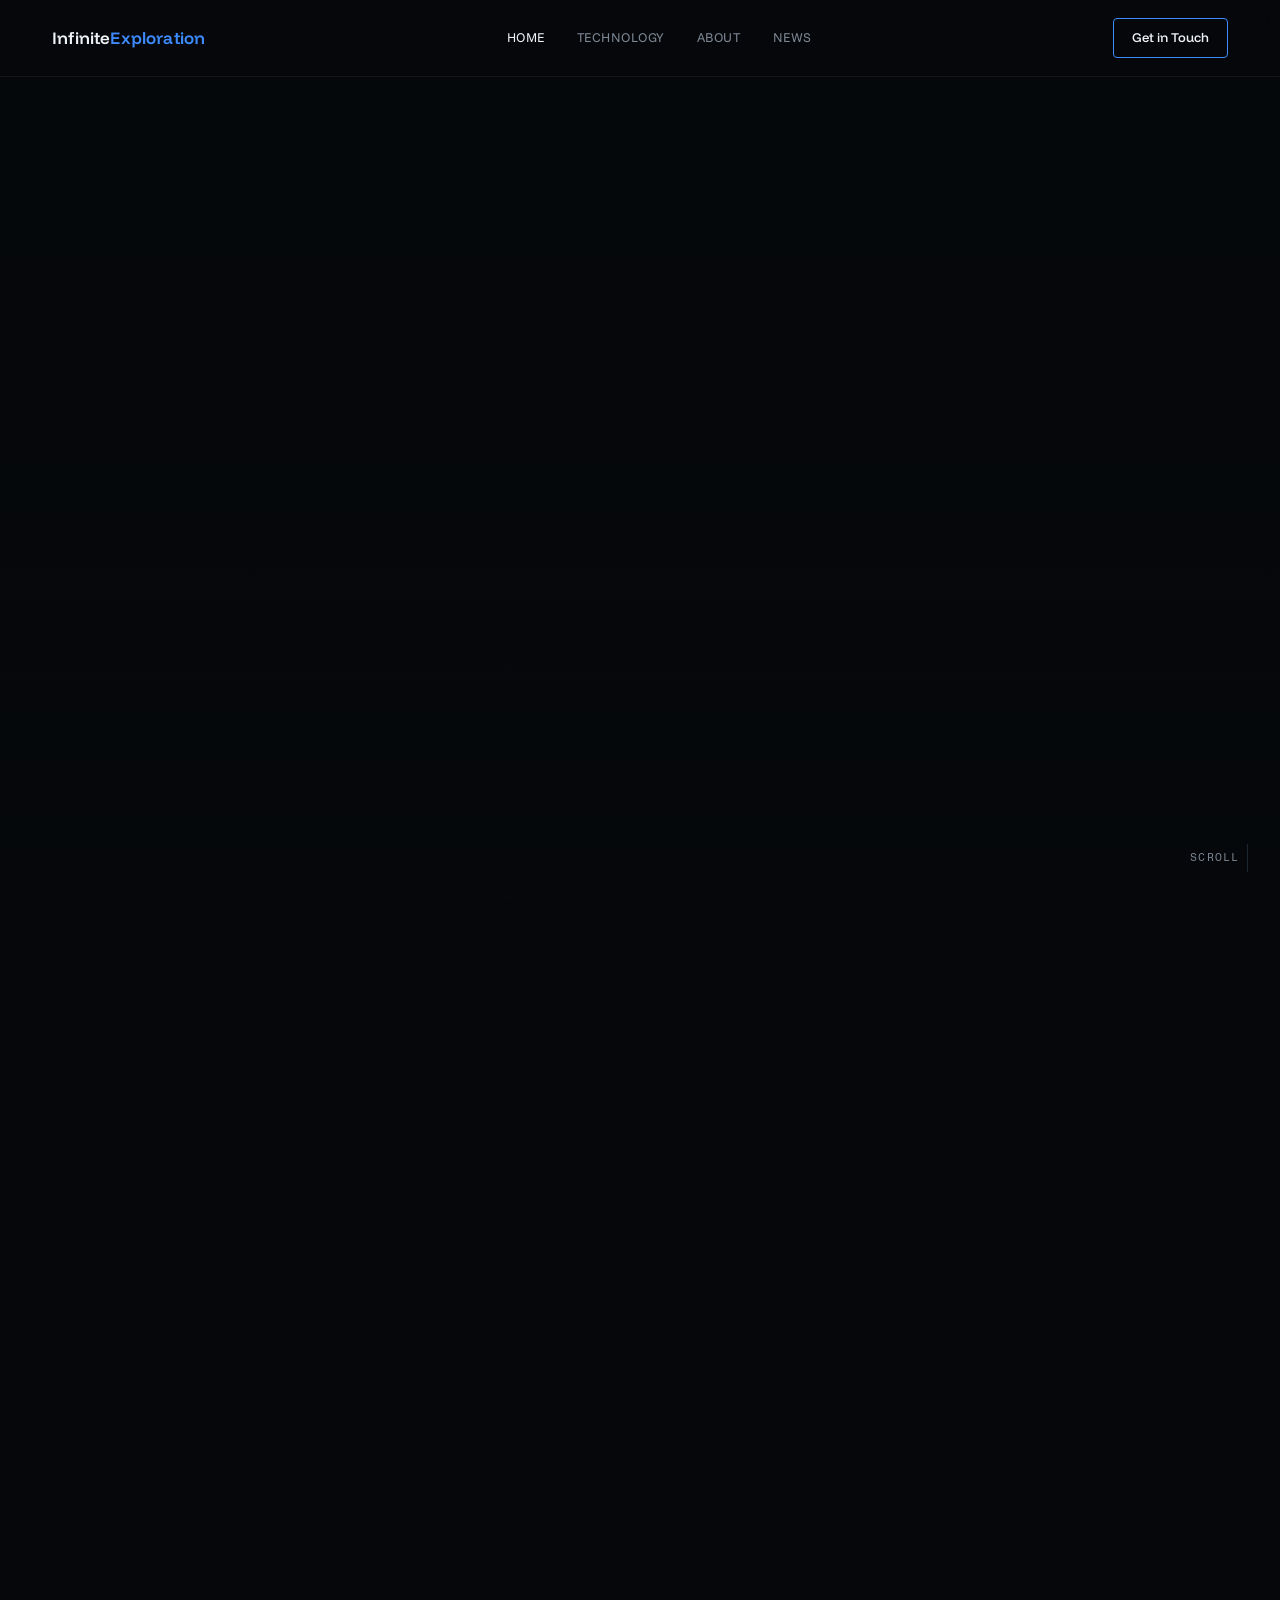
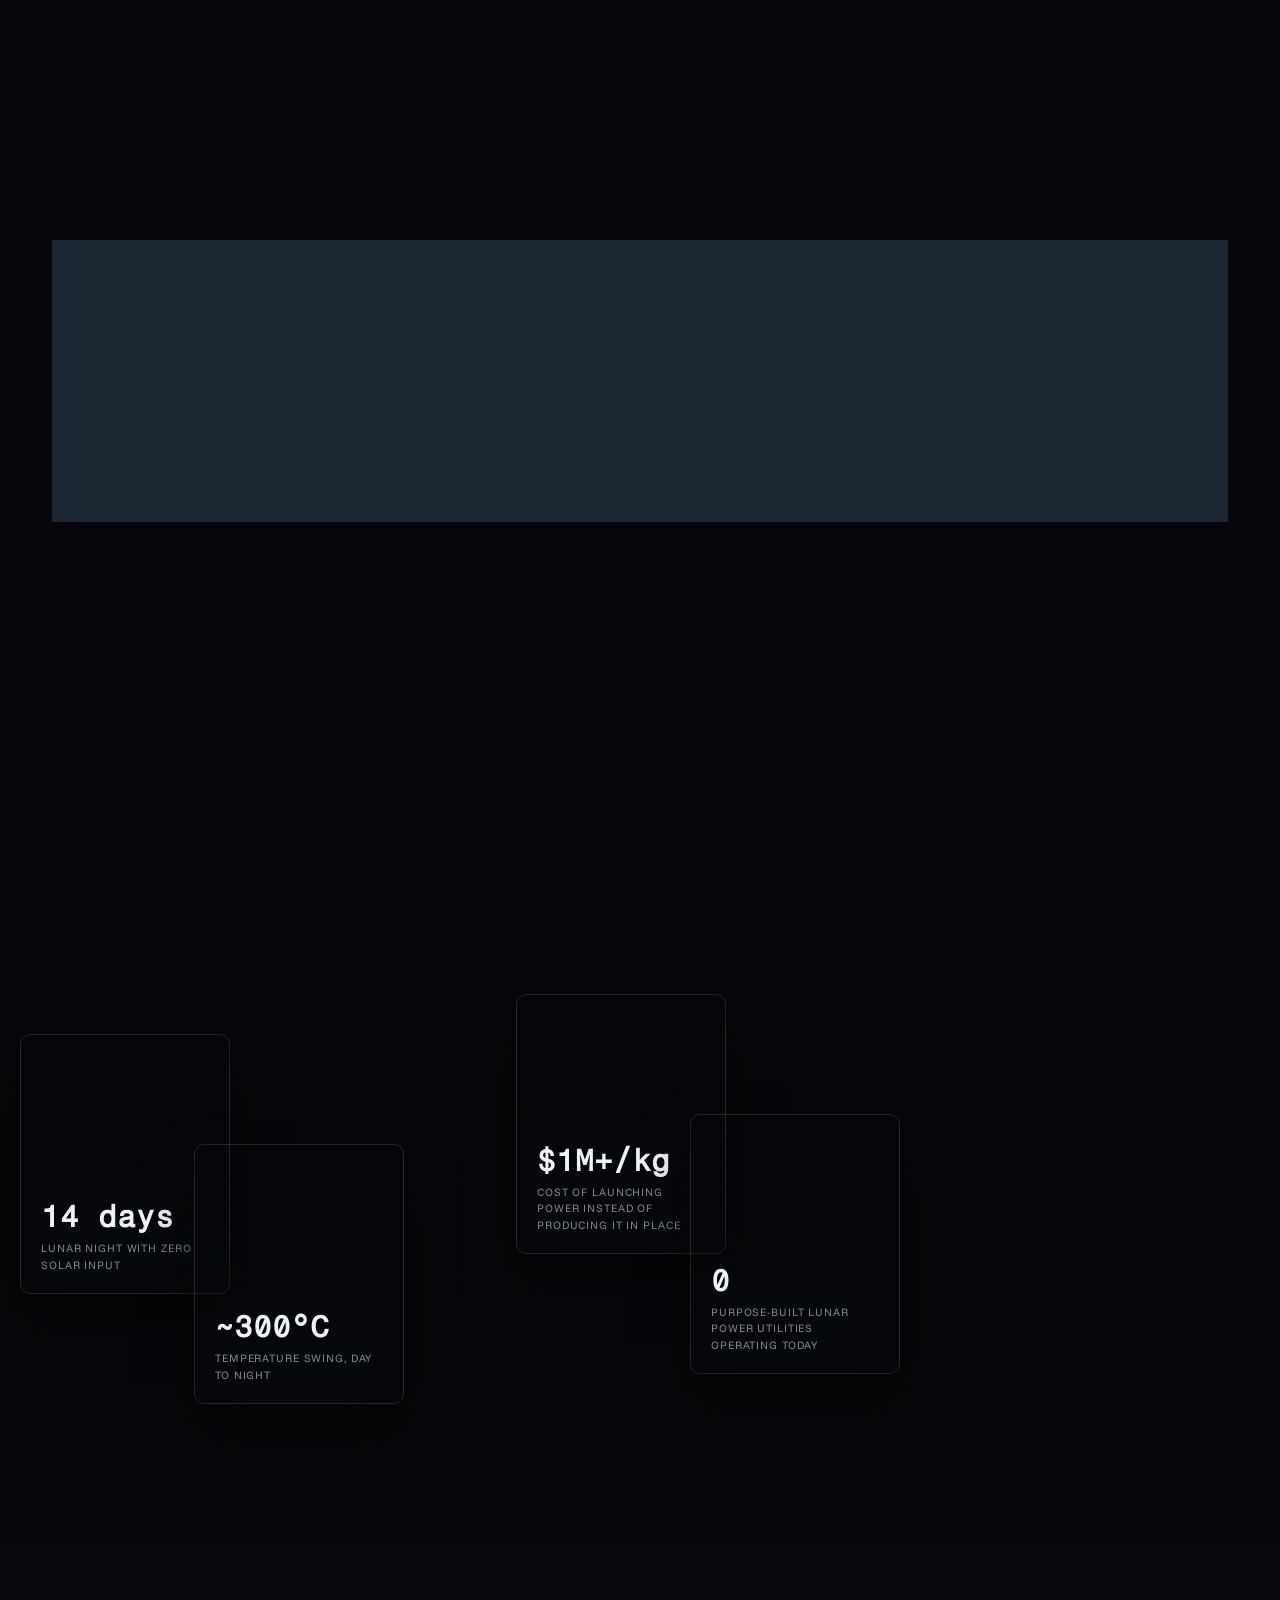
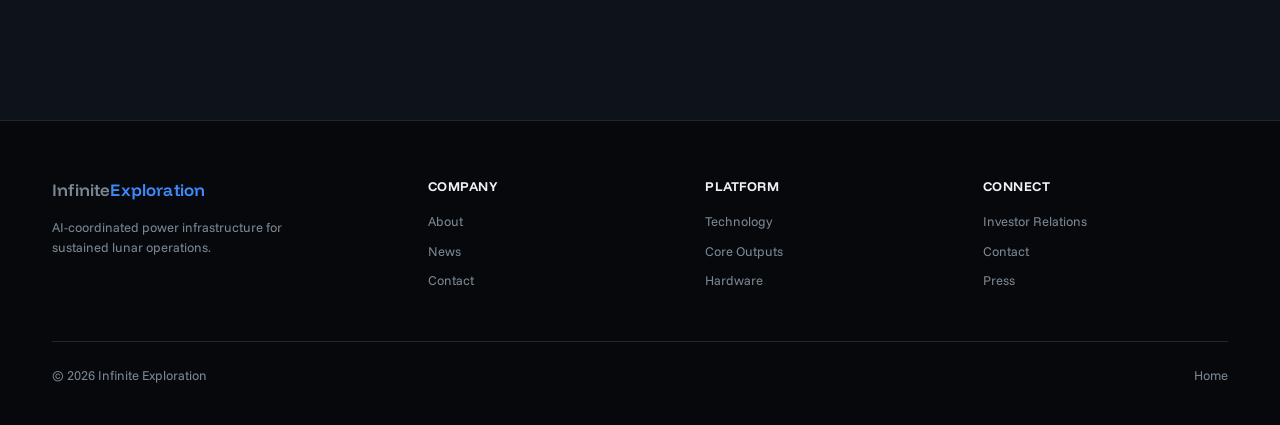
==== index.html @ 147fb670 "Replace plain stat band with overlapping scroll-parallax photo cards Turion-inspired: each stat card" ====
<!DOCTYPE html>
<html lang="en">
<head>
<meta charset="UTF-8">
<meta name="viewport" content="width=device-width, initial-scale=1.0">
<title>Infinite Exploration — AI-Powered Lunar Energy Infrastructure</title>
<link rel="preconnect" href="https://fonts.googleapis.com">
<link rel="preconnect" href="https://fonts.gstatic.com" crossorigin>
<link href="https://fonts.googleapis.com/css2?family=Funnel+Display:wght@500;600;700&family=Funnel+Sans:ital,wght@0,400;0,500;0,600;1,400&family=Fragment+Mono&family=Chivo+Mono:wght@400;600&display=swap" rel="stylesheet">
<link rel="stylesheet" href="assets/style.css">
</head>
<body>

<nav>
  <div class="wrap">
    <a href="index.html" class="logo">Infinite<span>Exploration</span></a>
    <div class="navlinks">
      <a href="index.html" class="active">Home</a>
      <a href="technology.html">Technology</a>
      <a href="about.html">About</a>
      <a href="news.html">News</a>
    </div>
    <a href="contact.html" class="nav-cta">Get in Touch</a>
  </div>
</nav>

<section class="hero">
  <div class="hero-bg" data-parallax="0.22">
    <div class="hero-bg-img" style="background-image:url('images/d6-hero-orbital.jpg')"></div>
  </div>
  <div class="hero-overlay"></div>
  <div class="wrap hero-inner reveal">
    <div class="eyebrow">AI-Powered Lunar Energy Infrastructure</div>
    <h1>Unleashing the Moon&rsquo;s <span class="accent">energy</span> potential</h1>
    <p class="hero-sub">Infinite Exploration is building the first energy utility for the Moon &mdash; continuous power, hydrogen, oxygen, and water from one AI-coordinated regenerative cycle, through every day/night cycle.</p>
    <div class="cta-row">
      <a href="contact.html" class="btn-primary">Request Investor Deck</a>
      <a href="technology.html" class="btn-secondary">See the Technology</a>
    </div>
  </div>
  <div class="scroll-cue">Scroll</div>
</section>

<section class="soft-bg-section">
  <div class="soft-bg" data-parallax="0.12">
    <div class="soft-bg-img" style="background-image:url('images/d6-whoweare-bg.jpg')"></div>
  </div>
  <div class="soft-bg-overlay"></div>
  <div class="float-wrap" data-parallax="0.16" style="top:12px;right:6%;">
    <img class="float-img" src="images/d6-float-module.png" alt="" style="width:110px;">
  </div>
  <div class="wrap soft-bg-inner">
    <div class="section-head reveal">
      <div class="section-tag">Who We Are</div>
      <h2>The utility layer lunar missions currently build from scratch</h2>
      <p class="section-desc">Every lander, rover, and habitat today solves power, life-support gases, and water independently. Infinite Exploration builds shared, autonomous infrastructure that does it once &mdash; so the next mission doesn&rsquo;t have to.</p>
    </div>
  </div>
</section>

<section class="missions soft-bg-section" id="outputs">
  <div class="soft-bg" data-parallax="0.14">
    <div class="soft-bg-img" style="background-image:url('images/d6-outputs-bg.jpg')"></div>
  </div>
  <div class="soft-bg-overlay"></div>
  <div class="float-wrap" data-parallax="0.24" style="top:14px;left:4%;">
    <img class="float-img" src="images/d6-float-tank.png" alt="" style="width:90px;animation-delay:-2s;">
  </div>
  <div class="float-wrap" data-parallax="0.2" style="bottom:10px;right:5%;">
    <img class="float-img" src="images/d6-float-panel.png" alt="" style="width:100px;animation-delay:-4s;">
  </div>
  <div class="wrap soft-bg-inner">
    <div class="section-head reveal">
      <div class="section-tag">Four Core Outputs</div>
      <h2>One regenerative cycle, four things every mission needs</h2>
      <p class="section-desc">AI-coordinated solar generation and electrolysis produce all four as co-products of a single system &mdash; no added mass, no separate supply chains.</p>
    </div>
  </div>
  <div class="wrap soft-bg-inner">
    <div class="mission-grid cols-4 reveal-stagger">
      <div class="mission-card">
        <div class="mission-index">01</div>
        <h3>Power</h3>
        <p>Continuous electrical power sized from 1&nbsp;kW rovers to MW-scale habitats, sustained through the full lunar night.</p>
      </div>
      <div class="mission-card">
        <div class="mission-index">02</div>
        <h3>Hydrogen</h3>
        <p>Electrolyzed and stored as a night-cycle energy carrier and a feedstock for propulsion and fuel cells.</p>
      </div>
      <div class="mission-card">
        <div class="mission-index">03</div>
        <h3>Oxygen</h3>
        <p>Produced as a direct electrolysis co-product &mdash; usable for life support or propellant oxidizer.</p>
      </div>
      <div class="mission-card">
        <div class="mission-index">04</div>
        <h3>Water</h3>
        <p>Recovered and recirculated through the regenerative cycle, reducing the need to import consumables.</p>
      </div>
    </div>
  </div>
</section>

<section class="statband">
  <div class="statband-bg" data-parallax="0.18">
    <div class="statband-bg-img" style="background-image:url('images/d6-stats-arrayfield.jpg')"></div>
  </div>
  <div class="statband-overlay"></div>
  <div class="wrap statband-inner">
    <div class="section-head reveal">
      <div class="section-tag">Why Lunar Energy Infrastructure</div>
      <h2>The Moon doesn&rsquo;t give you power for free</h2>
    </div>
    <div class="statcard-stack">
      <div class="statcard" data-parallax="0.24" style="left:0%;top:60px;z-index:2;">
        <div class="statcard-img" style="background-image:url('images/d6-ops-lunarnight.jpg')"></div>
        <div class="statcard-shade"></div>
        <div class="statcard-content">
          <div class="statcard-num">14 days</div>
          <div class="statcard-label">Lunar night with zero solar input</div>
        </div>
      </div>
      <div class="statcard" data-parallax="0.4" style="left:14%;top:170px;z-index:3;">
        <div class="statcard-img" style="background-image:url('images/d6-ops-control.jpg')"></div>
        <div class="statcard-shade"></div>
        <div class="statcard-content">
          <div class="statcard-num">~300&deg;C</div>
          <div class="statcard-label">Temperature swing, day to night</div>
        </div>
      </div>
      <div class="statcard" data-parallax="0.3" style="left:40%;top:20px;z-index:1;">
        <div class="statcard-img" style="background-image:url('images/d6-hero-orbital.jpg')"></div>
        <div class="statcard-shade"></div>
        <div class="statcard-content">
          <div class="statcard-num">$1M+/kg</div>
          <div class="statcard-label">Cost of launching power instead of producing it in place</div>
        </div>
      </div>
      <div class="statcard" data-parallax="0.5" style="left:54%;top:140px;z-index:4;">
        <div class="statcard-img" style="background-image:url('images/d6-product-array.png')"></div>
        <div class="statcard-shade"></div>
        <div class="statcard-content">
          <div class="statcard-num">0</div>
          <div class="statcard-label">Purpose-built lunar power utilities operating today</div>
        </div>
      </div>
    </div>
  </div>
</section>

<section>
  <div class="wrap">
    <div class="section-head reveal">
      <div class="section-tag">Roadmap</div>
      <h2>From prototype to lunar utility</h2>
    </div>
    <div class="roadmap-line reveal-stagger">
      <div class="rm-item">
        <div class="rm-dot"></div>
        <div class="rm-phase">Now</div>
        <div class="rm-title">Ground prototype validation</div>
        <div class="rm-desc">Full regenerative cycle demonstrated in a lunar-representative thermal-vacuum environment.</div>
      </div>
      <div class="rm-item">
        <div class="rm-dot"></div>
        <div class="rm-phase">Next</div>
        <div class="rm-title">Flight qualification</div>
        <div class="rm-desc">Hardware-in-the-loop testing and qualification for a CLPS-class lunar delivery.</div>
      </div>
      <div class="rm-item">
        <div class="rm-dot"></div>
        <div class="rm-phase">2027</div>
        <div class="rm-title">Surface demonstration</div>
        <div class="rm-desc">First lunar surface deployment, powering a partner payload through a full lunar night.</div>
      </div>
      <div class="rm-item">
        <div class="rm-dot"></div>
        <div class="rm-phase">2029+</div>
        <div class="rm-title">Commercial utility service</div>
        <div class="rm-desc">Power-as-a-service offering for landers, habitats, and ISRU operators.</div>
      </div>
    </div>
  </div>
</section>

<section id="news">
  <div class="wrap">
    <div class="section-head reveal">
      <div class="section-tag">Featured News</div>
      <h2>Latest from Infinite Exploration</h2>
    </div>
    <div class="news-grid reveal-stagger">
      <div class="news-card">
        <div class="news-tag">Technology</div>
        <div class="news-date">Placeholder &mdash; June 2026</div>
        <h3>Regenerative cycle prototype completes thermal-vacuum test campaign</h3>
        <p>Ground unit demonstrated continuous operation through a simulated 14-day lunar night.</p>
      </div>
      <div class="news-card">
        <div class="news-tag">Partnership</div>
        <div class="news-date">Placeholder &mdash; May 2026</div>
        <h3>Infinite Exploration joins CLPS-class payload integration study</h3>
        <p>Early-stage collaboration to evaluate flight qualification pathways for the power unit.</p>
      </div>
      <div class="news-card">
        <div class="news-tag">Announcement</div>
        <div class="news-date">Placeholder &mdash; April 2026</div>
        <h3>Company emerges from stealth with seed funding</h3>
        <p>Infinite Exploration announces its mission to build the first energy utility for the Moon.</p>
      </div>
    </div>
    <div class="news-more reveal"><a href="news.html" class="btn-secondary">View All News &rarr;</a></div>
  </div>
</section>

<section class="final-cta">
  <div class="wrap reveal">
    <div class="section-tag" style="margin:0 auto 14px;">Get Started</div>
    <h2>Building the power layer for the next era of lunar exploration</h2>
    <p class="section-desc">Follow our progress or talk to us about partnering on a surface deployment.</p>
    <div class="cta-row">
      <a href="contact.html" class="btn-primary">Request Investor Deck</a>
      <a href="contact.html" class="btn-secondary">Contact Us</a>
    </div>
  </div>
</section>

<footer>
  <div class="wrap">
    <div class="footer-grid">
      <div class="footer-col">
        <div class="logo">Infinite<span>Exploration</span></div>
        <p style="margin-top:16px;max-width:280px;font-size:13px;color:var(--text-dim);">AI-coordinated power infrastructure for sustained lunar operations.</p>
      </div>
      <div class="footer-col">
        <h4>Company</h4>
        <a href="about.html">About</a>
        <a href="news.html">News</a>
        <a href="contact.html">Contact</a>
      </div>
      <div class="footer-col">
        <h4>Platform</h4>
        <a href="technology.html">Technology</a>
        <a href="technology.html#outputs">Core Outputs</a>
        <a href="technology.html#hardware">Hardware</a>
      </div>
      <div class="footer-col">
        <h4>Connect</h4>
        <a href="contact.html">Investor Relations</a>
        <a href="contact.html">Contact</a>
        <a href="news.html">Press</a>
      </div>
    </div>
    <div class="footer-bottom">
      <div>&copy; 2026 Infinite Exploration</div>
      <div>Home</div>
    </div>
  </div>
</footer>

<script src="assets/script.js"></script>
</body>
</html>
---- assets/style.css ----
:root{
  --bg:#06080b;
  --bg-2:#0e131a;
  --card:#10161f;
  --line:#1c2733;
  --text:#eef3f8;
  --text-dim:#7c8794;
  --accent:#3d8bfd;
  --accent-2:#ffcf5c;
  --font-display:'Funnel Display',-apple-system,sans-serif;
  --font-body:'Funnel Sans',-apple-system,sans-serif;
  --font-mono:'Fragment Mono',monospace;
}
*{box-sizing:border-box;margin:0;padding:0;}
body{
  background:var(--bg);
  color:var(--text);
  font-family:var(--font-body);
  line-height:1.5;
  -webkit-font-smoothing:antialiased;
}
a{color:inherit;text-decoration:none;}
.wrap{max-width:1240px;margin:0 auto;padding:0 32px;}

/* nav */
nav{
  position:fixed;top:0;left:0;right:0;z-index:50;
  background:rgba(6,8,11,0.7);
  backdrop-filter:blur(10px);
  border-bottom:1px solid rgba(255,255,255,0.06);
}
nav .wrap{display:flex;align-items:center;justify-content:space-between;height:76px;}
.logo{font-family:var(--font-display);font-weight:600;font-size:17px;letter-spacing:0.01em;}
.logo span{color:var(--accent);}
.navlinks{display:flex;gap:32px;font-size:13px;color:var(--text-dim);text-transform:uppercase;letter-spacing:0.04em;}
.navlinks a:hover{color:var(--text);}
.navlinks a.active{color:var(--text);}
.nav-cta{
  border:1px solid var(--accent);color:var(--text);padding:9px 18px;border-radius:4px;
  font-size:13px;font-weight:500;font-family:var(--font-display);
}
.nav-cta:hover{background:var(--accent);}

/* hero — full-bleed, dramatic (Home only) */
.hero{
  position:relative;
  height:100vh;min-height:720px;
  display:flex;align-items:flex-end;
  overflow:hidden;
  background:var(--bg);
}
.hero-bg{position:absolute;inset:-18% 0;will-change:transform;}
.hero-bg-img{
  position:absolute;inset:-10%;
  background-size:cover;background-position:center 45%;background-repeat:no-repeat;
  animation:kenburns 28s ease-in-out infinite alternate;
  will-change:transform;
}
.hero-overlay{
  position:absolute;inset:0;
  background:linear-gradient(180deg, rgba(6,8,11,0.15) 0%, rgba(6,8,11,0.35) 55%, rgba(6,8,11,0.96) 100%);
}
.hero-inner{position:relative;z-index:1;max-width:760px;padding-bottom:96px;}
.eyebrow{
  display:inline-flex;align-items:center;gap:8px;
  font-family:var(--font-mono);
  font-size:12px;letter-spacing:0.1em;text-transform:uppercase;
  color:var(--accent);margin-bottom:24px;
}
.eyebrow::before{content:"";width:6px;height:6px;border-radius:50%;background:var(--accent);}
h1{
  font-family:var(--font-display);
  font-size:clamp(38px,6vw,66px);
  font-weight:700;letter-spacing:-0.02em;line-height:1.03;margin-bottom:22px;
}
h1 .accent{color:var(--accent);}
.hero-sub{font-size:18px;color:var(--text-dim);max-width:560px;margin:0 0 36px;}
.cta-row{display:flex;gap:16px;flex-wrap:wrap;}
.btn-primary{
  background:var(--accent);color:#04101f;padding:15px 28px;border-radius:4px;
  font-weight:600;font-size:14px;font-family:var(--font-display);text-transform:uppercase;letter-spacing:0.03em;
}
.btn-secondary{
  border:1px solid var(--line);color:var(--text);padding:15px 28px;border-radius:4px;
  font-weight:600;font-size:14px;font-family:var(--font-display);text-transform:uppercase;letter-spacing:0.03em;
}
.btn-secondary:hover{border-color:var(--accent);}
.scroll-cue{position:absolute;bottom:28px;right:32px;z-index:1;font-family:var(--font-mono);font-size:11px;color:var(--text-dim);letter-spacing:0.1em;text-transform:uppercase;display:flex;align-items:center;gap:8px;}
.scroll-cue::after{content:"";width:1px;height:28px;background:var(--line);}

/* shorter banner header, used on Technology / About / News / Contact */
.banner{position:relative;padding:180px 0 90px;overflow:hidden;}
.banner-bg{position:absolute;inset:-18% 0;will-change:transform;}
.banner-bg-img{
  position:absolute;inset:-10%;
  background-size:cover;background-position:center;background-repeat:no-repeat;
  animation:kenburns 28s ease-in-out infinite alternate;
  will-change:transform;
}
.banner-overlay{position:absolute;inset:0;background:linear-gradient(180deg, rgba(6,8,11,0.45) 0%, rgba(6,8,11,0.94) 100%);}
.banner-inner{position:relative;z-index:1;max-width:760px;}

/* plain text-only page header, used on News / Contact */
.page-header{padding:172px 0 64px;border-bottom:1px solid var(--line);}
.page-header .eyebrow{margin-bottom:20px;}

/* soft background photo section — used for text-heavy sections that still want a photo backdrop */
.soft-bg-section{position:relative;overflow:hidden;}
.soft-bg{position:absolute;inset:-18% 0;will-change:transform;}
.soft-bg-img{
  position:absolute;inset:-10%;
  background-size:cover;background-position:center;background-repeat:no-repeat;
  animation:kenburns 32s ease-in-out infinite alternate;
  will-change:transform;
}
.soft-bg-overlay{position:absolute;inset:0;background:rgba(6,8,11,0.82);}
.soft-bg-inner{position:relative;z-index:1;}

/* small floating accent renders — wrapper carries the scroll-parallax
   transform, inner img carries the idle bob animation, so the two
   transforms don't fight over the same element */
.float-wrap{
  position:absolute;pointer-events:none;z-index:2;
  will-change:transform;
}
.float-img{
  display:block;
  filter:drop-shadow(0 20px 26px rgba(0,0,0,0.55));
  animation:floaty 7s ease-in-out infinite;
}
@keyframes floaty{
  0%,100%{transform:translateY(0px);}
  50%{transform:translateY(-18px);}
}
@media (max-width:900px){
  .float-wrap{display:none;}
}

section{padding:120px 0;}
.section-head{max-width:680px;margin:0 0 56px;}
.section-tag{font-family:var(--font-mono);font-size:12px;text-transform:uppercase;letter-spacing:0.1em;color:var(--accent);margin-bottom:14px;}
h2{font-family:var(--font-display);font-size:clamp(28px,3.6vw,42px);font-weight:700;letter-spacing:-0.01em;margin-bottom:16px;}
.section-desc{color:var(--text-dim);font-size:16px;max-width:560px;}

/* card grid — mission areas / core outputs, 3 or 4 col */
.mission-grid{display:grid;grid-template-columns:repeat(3,1fr);gap:1px;background:var(--line);border:1px solid var(--line);}
.mission-grid.cols-4{grid-template-columns:repeat(4,1fr);}
.mission-card{background:var(--bg-2);padding:44px 36px;}
.mission-index{font-family:var(--font-mono);font-size:12px;color:var(--accent);margin-bottom:24px;}
.mission-card h3{font-family:var(--font-display);font-size:21px;font-weight:700;margin-bottom:14px;}
.mission-card p{font-size:14px;color:var(--text-dim);margin-bottom:20px;}
.mission-link{font-size:13px;color:var(--accent);text-transform:uppercase;letter-spacing:0.04em;}

/* products / hardware — 3 column with cutout renders on dark cards */
.product-grid{display:grid;grid-template-columns:repeat(3,1fr);gap:24px;}
.product-card{background:var(--card);border:1px solid var(--line);border-radius:10px;overflow:hidden;}
.product-visual{
  aspect-ratio:4/3;position:relative;overflow:hidden;
  background:radial-gradient(circle at 50% 40%, #131c29 0%, #06080b 78%);
  display:flex;align-items:center;justify-content:center;
}
.product-visual img{width:78%;height:78%;object-fit:contain;filter:drop-shadow(0 18px 24px rgba(0,0,0,0.5));}
.product-body{padding:26px 24px 30px;}
.product-tag{font-family:var(--font-mono);font-size:11px;text-transform:uppercase;letter-spacing:0.08em;color:var(--accent-2);margin-bottom:10px;}
.product-card h3{font-family:var(--font-display);font-size:18px;margin-bottom:8px;}
.product-card p{font-size:14px;color:var(--text-dim);}

/* stat band — full bleed, used for "why it matters" / proof style content */
.statband{position:relative;overflow:hidden;padding:0;}
.statband-bg{position:absolute;inset:-18% 0;will-change:transform;}
.statband-bg-img{
  position:absolute;inset:-10%;
  background-size:cover;background-position:center 55%;background-repeat:no-repeat;
  animation:kenburns 30s ease-in-out infinite alternate;
  will-change:transform;
}
.statband-overlay{position:absolute;inset:0;background:rgba(6,8,11,0.72);}
.statband-inner{position:relative;z-index:1;padding:110px 0;}

/* overlapping stat photo cards — each card drifts at its own scroll speed
   so they slide over/under each other, turion-style */
.statcard-stack{position:relative;height:460px;margin-top:64px;}
.statcard{
  position:absolute;top:0;width:210px;height:260px;
  border-radius:10px;overflow:hidden;border:1px solid rgba(255,255,255,0.12);
  box-shadow:0 30px 50px rgba(0,0,0,0.5);will-change:transform;
}
.statcard-img{position:absolute;inset:0;background-size:cover;background-position:center;}
.statcard-shade{position:absolute;inset:0;background:linear-gradient(180deg,rgba(6,8,11,0.05) 40%,rgba(6,8,11,0.88) 100%);}
.statcard-content{position:absolute;left:0;right:0;bottom:0;padding:18px 20px 20px;}
.statcard-num{font-family:var(--font-mono);font-size:30px;font-weight:600;color:var(--text);line-height:1;}
.statcard-label{font-size:11px;letter-spacing:0.08em;text-transform:uppercase;color:var(--text-dim);margin-top:8px;max-width:170px;}
@media (max-width:900px){
  .statcard-stack{height:auto;display:flex;flex-direction:column;gap:16px;}
  .statcard{position:static;width:100%;height:150px;transform:none!important;}
}

/* ops / telemetry panel */
.ops{position:relative;overflow:hidden;padding:0;}
.ops-bg{position:absolute;inset:-18% 0;will-change:transform;}
.ops-bg-img{
  position:absolute;inset:-10%;
  background-size:cover;background-position:center;background-repeat:no-repeat;
  animation:kenburns 30s ease-in-out infinite alternate;
  will-change:transform;
}
.ops-overlay{position:absolute;inset:0;background:linear-gradient(100deg, rgba(6,8,11,0.95) 0%, rgba(6,8,11,0.75) 45%, rgba(6,8,11,0.3) 100%);}
.ops-inner{position:relative;z-index:1;padding:130px 0;}
.ops-grid{display:grid;grid-template-columns:1fr 1fr;gap:64px;align-items:center;}
.ops-text p{color:var(--text-dim);font-size:16px;margin-bottom:16px;max-width:460px;}
.ops-panel{
  background:rgba(16,22,31,0.85);border:1px solid var(--line);border-radius:10px;padding:28px;
  backdrop-filter:blur(6px);
}
.ops-panel-head{display:flex;justify-content:space-between;align-items:center;margin-bottom:20px;padding-bottom:16px;border-bottom:1px solid var(--line);}
.ops-panel-title{font-family:var(--font-mono);font-size:12px;text-transform:uppercase;letter-spacing:0.08em;color:var(--text-dim);}
.ops-status{display:flex;align-items:center;gap:8px;font-family:var(--font-mono);font-size:11px;color:var(--accent-2);}
.ops-status::before{content:"";width:6px;height:6px;border-radius:50%;background:var(--accent-2);}
.ops-metrics{display:grid;grid-template-columns:1fr 1fr;gap:20px;}
.ops-metric-label{font-size:12px;color:var(--text-dim);margin-bottom:6px;}
.ops-metric-val{font-family:var(--font-mono);font-size:22px;color:var(--accent);}

/* quote / control room band */
.quote{position:relative;overflow:hidden;padding:0;}
.quote-bg{position:absolute;inset:-18% 0;will-change:transform;}
.quote-bg-img{
  position:absolute;inset:-10%;
  background-size:cover;background-position:center;background-repeat:no-repeat;
  animation:kenburns 26s ease-in-out infinite alternate;
  will-change:transform;
}
.quote-overlay{position:absolute;inset:0;background:rgba(6,8,11,0.78);}
.quote-inner{position:relative;z-index:1;padding:130px 0;text-align:center;}
.quote-inner blockquote{
  font-family:var(--font-display);font-size:clamp(24px,3.4vw,36px);font-weight:600;
  max-width:820px;margin:0 auto 24px;line-height:1.3;letter-spacing:-0.01em;
}
.quote-cite{font-family:var(--font-mono);font-size:13px;color:var(--text-dim);text-transform:uppercase;letter-spacing:0.06em;}

/* roadmap / scale line (reused for architecture scale on Technology page) */
.roadmap-line{position:relative;display:grid;grid-template-columns:repeat(4,1fr);gap:0;margin-top:8px;}
.roadmap-line::before{content:"";position:absolute;top:9px;left:0;right:0;height:1px;background:var(--line);}
.rm-item{position:relative;padding-right:24px;}
.rm-dot{width:16px;height:16px;border-radius:50%;background:var(--bg);border:2px solid var(--accent);margin-bottom:20px;position:relative;z-index:1;}
.rm-item:first-child .rm-dot{background:var(--accent);}
.rm-phase{font-family:var(--font-mono);font-size:12px;text-transform:uppercase;letter-spacing:0.06em;color:var(--accent);margin-bottom:6px;}
.rm-title{font-family:var(--font-display);font-weight:700;margin-bottom:8px;}
.rm-desc{font-size:14px;color:var(--text-dim);}

/* news cards */
.news-grid{display:grid;grid-template-columns:repeat(3,1fr);gap:24px;}
.news-grid.cols-2{grid-template-columns:1fr 1fr;}
.news-card{background:var(--card);border:1px solid var(--line);border-radius:10px;padding:28px 26px;}
.news-tag{font-family:var(--font-mono);font-size:11px;text-transform:uppercase;letter-spacing:0.08em;color:var(--accent-2);margin-bottom:12px;}
.news-date{font-family:var(--font-mono);font-size:12px;color:var(--text-dim);margin-bottom:10px;}
.news-card h3{font-family:var(--font-display);font-size:17px;margin-bottom:10px;}
.news-card p{font-size:14px;color:var(--text-dim);}
.news-more{margin-top:48px;text-align:center;}

/* team / advisor placeholder cards */
.team-grid{display:grid;grid-template-columns:repeat(3,1fr);gap:24px;}
.team-card{background:var(--card);border:1px solid var(--line);border-radius:10px;padding:30px 26px;}
.team-avatar{
  width:52px;height:52px;border-radius:50%;background:var(--bg-2);border:1px solid var(--line);
  display:flex;align-items:center;justify-content:center;font-family:var(--font-mono);color:var(--accent);
  margin-bottom:18px;font-size:12px;text-transform:uppercase;
}
.team-card h3{font-family:var(--font-display);font-size:16px;margin-bottom:4px;}
.team-role{font-size:12px;color:var(--accent-2);margin-bottom:14px;font-family:var(--font-mono);text-transform:uppercase;letter-spacing:0.05em;}
.team-card p{font-size:13px;color:var(--text-dim);}
.placeholder-note{
  font-size:13px;color:var(--text-dim);border:1px dashed var(--line);border-radius:8px;
  padding:16px 20px;margin-top:32px;
}

/* partner logo strip */
.partner-strip{display:flex;gap:20px;flex-wrap:wrap;margin-top:8px;}
.partner-tile{
  flex:1 1 150px;height:74px;border:1px dashed var(--line);border-radius:8px;
  display:flex;align-items:center;justify-content:center;color:var(--text-dim);
  font-family:var(--font-mono);font-size:11px;text-transform:uppercase;letter-spacing:0.05em;
}

/* contact form */
.contact-grid{display:grid;grid-template-columns:1.1fr 0.9fr;gap:64px;}
.form-field{margin-bottom:20px;}
.form-field label{display:block;font-size:12px;font-family:var(--font-mono);text-transform:uppercase;letter-spacing:0.05em;color:var(--text-dim);margin-bottom:8px;}
.form-field input, .form-field textarea, .form-field select{
  width:100%;background:var(--card);border:1px solid var(--line);border-radius:6px;
  padding:12px 14px;color:var(--text);font-family:var(--font-body);font-size:14px;
}
.form-field textarea{resize:vertical;min-height:120px;}
.form-field input:focus, .form-field textarea:focus, .form-field select:focus{outline:none;border-color:var(--accent);}
.contact-info-item{margin-bottom:28px;}
.contact-info-label{font-family:var(--font-mono);font-size:12px;text-transform:uppercase;letter-spacing:0.05em;color:var(--accent);margin-bottom:8px;}
.contact-info-value{font-size:15px;}
.form-note{font-size:12px;color:var(--text-dim);margin-top:16px;}
.form-success{
  display:none;background:rgba(61,139,253,0.1);border:1px solid var(--accent);border-radius:6px;
  padding:16px;font-size:14px;margin-top:16px;
}
.form-success.visible{display:block;}

/* final cta */
.final-cta{text-align:center;background:var(--bg-2);border-top:1px solid var(--line);}
.final-cta h2{margin-bottom:16px;}
.final-cta .section-desc{margin:0 auto 32px;}
.final-cta .cta-row{justify-content:center;}

footer{border-top:1px solid var(--line);padding:56px 0 40px;color:var(--text-dim);font-size:13px;}
.footer-grid{display:grid;grid-template-columns:1.4fr 1fr 1fr 1fr;gap:32px;margin-bottom:40px;}
.footer-col h4{font-family:var(--font-display);font-size:13px;color:var(--text);margin-bottom:16px;text-transform:uppercase;letter-spacing:0.04em;}
.footer-col a{display:block;font-size:13px;color:var(--text-dim);margin-bottom:10px;}
.footer-col a:hover{color:var(--text);}
.footer-bottom{display:flex;justify-content:space-between;flex-wrap:wrap;gap:16px;border-top:1px solid var(--line);padding-top:24px;}

@media (max-width:900px){
  .mission-grid, .product-grid, .statband-grid, .news-grid, .team-grid{grid-template-columns:1fr 1fr;}
  .ops-grid, .contact-grid{grid-template-columns:1fr;}
  .roadmap-line{grid-template-columns:1fr 1fr;row-gap:32px;}
  .roadmap-line::before{display:none;}
  .navlinks{display:none;}
  .footer-grid{grid-template-columns:1fr 1fr;}
}
@media (max-width:600px){
  .mission-grid, .product-grid, .statband-grid, .news-grid, .team-grid, .footer-grid{grid-template-columns:1fr;}
}

/* scroll reveal */
.reveal{opacity:0;transform:translateY(28px);transition:opacity .8s cubic-bezier(.16,.8,.3,1),transform .8s cubic-bezier(.16,.8,.3,1);}
.reveal.is-visible{opacity:1;transform:translateY(0);}
.reveal-stagger > *{opacity:0;transform:translateY(28px);transition:opacity .7s cubic-bezier(.16,.8,.3,1),transform .7s cubic-bezier(.16,.8,.3,1);}
.reveal-stagger.is-visible > *{opacity:1;transform:translateY(0);}
.reveal-stagger.is-visible > *:nth-child(2){transition-delay:.08s;}
.reveal-stagger.is-visible > *:nth-child(3){transition-delay:.16s;}
.reveal-stagger.is-visible > *:nth-child(4){transition-delay:.24s;}
@keyframes kenburns{
  0%{transform:scale(1.05);}
  100%{transform:scale(1.18);}
}
@media (prefers-reduced-motion:reduce){
  .reveal, .reveal-stagger > *,
  .hero-bg, .hero-bg-img, .banner-bg, .banner-bg-img,
  .statband-bg, .statband-bg-img, .ops-bg, .ops-bg-img, .quote-bg, .quote-bg-img,
  .soft-bg, .soft-bg-img, .float-wrap, .float-img, .statcard{
    opacity:1!important;transform:none!important;animation:none!important;transition:none!important;
  }
}
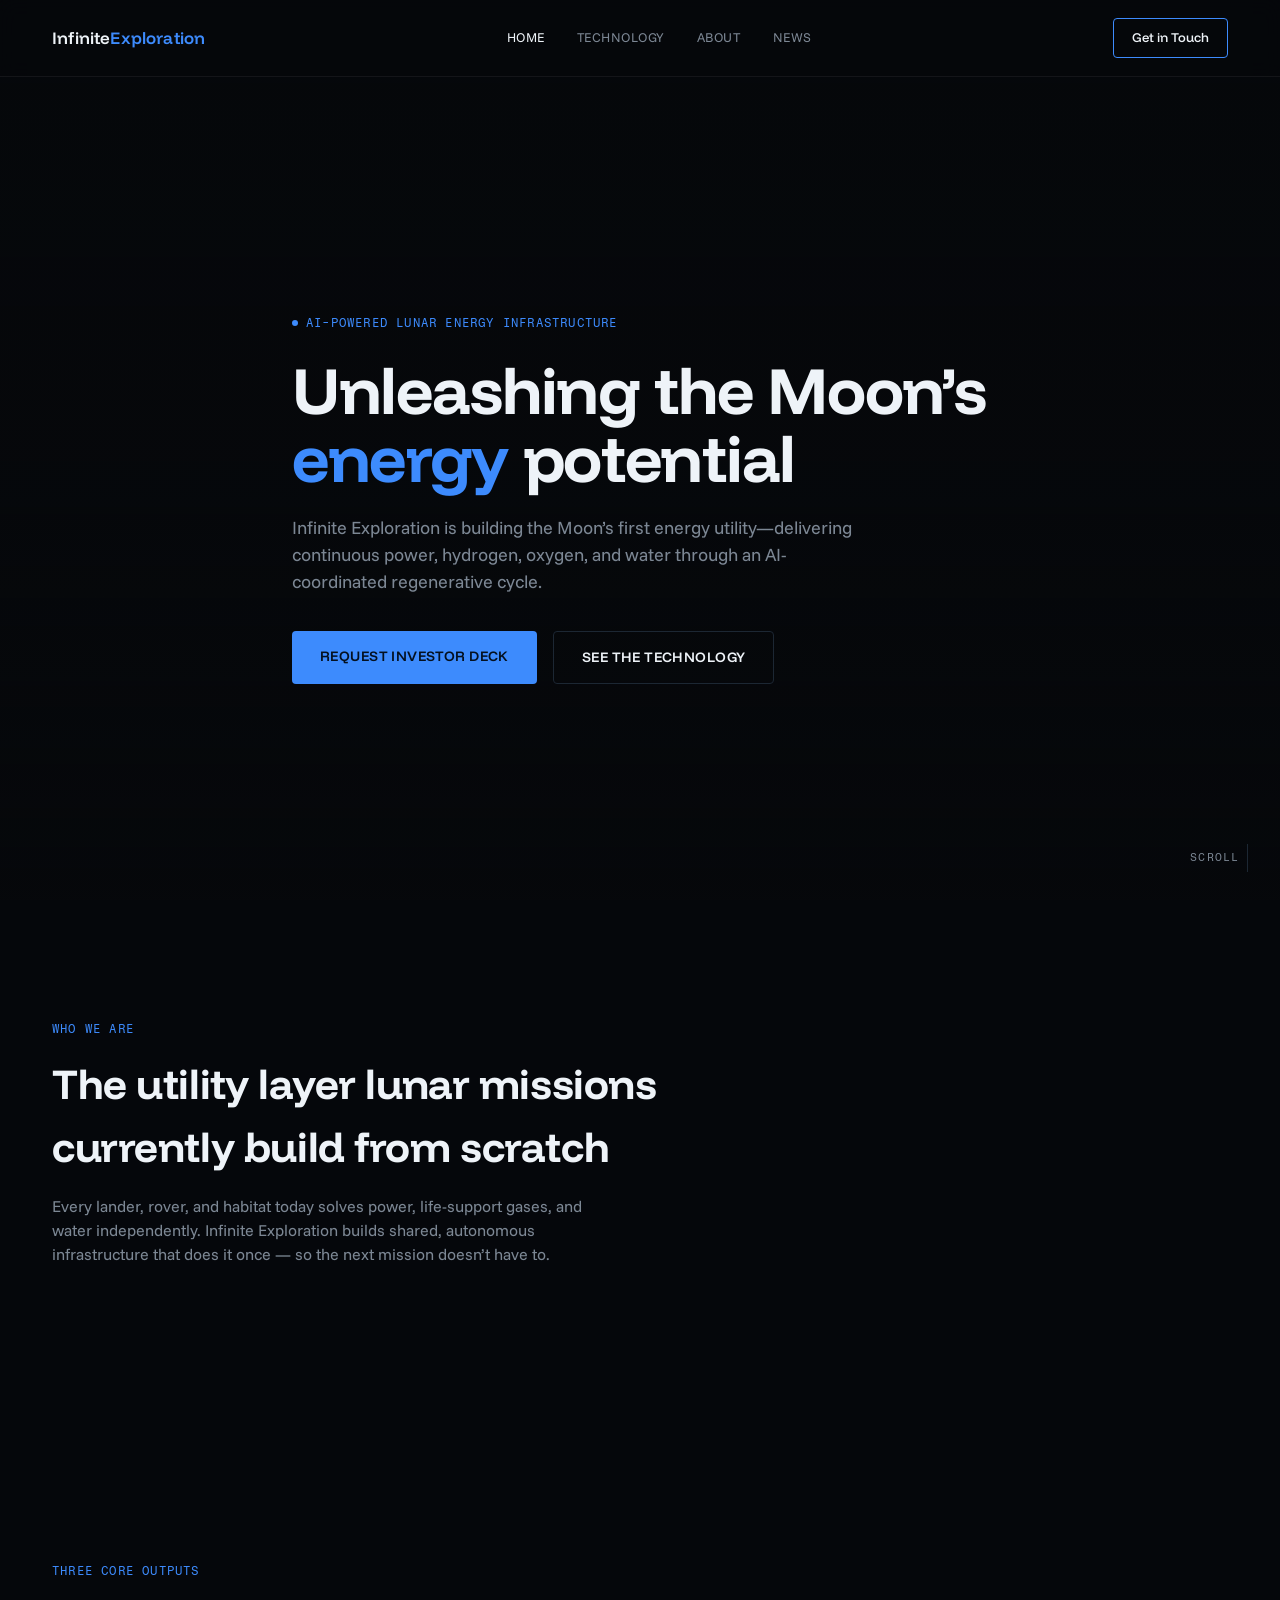
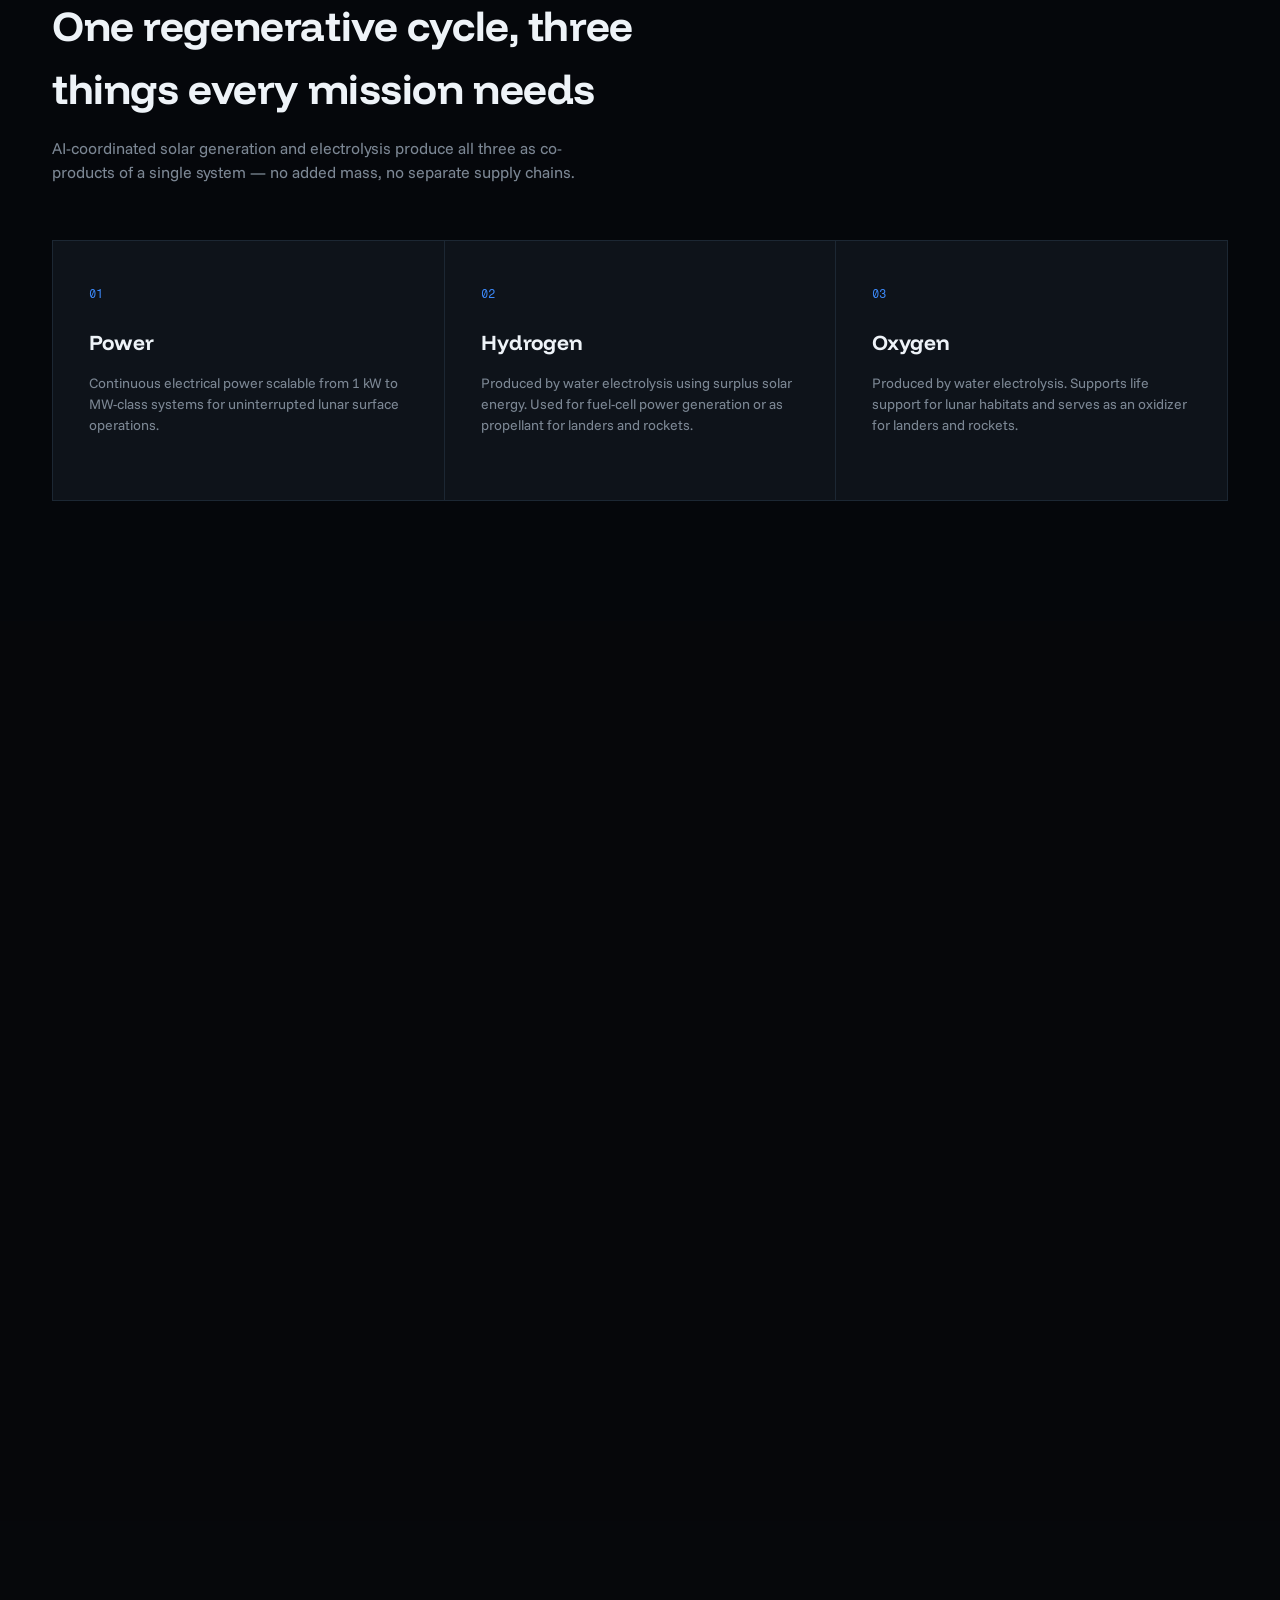
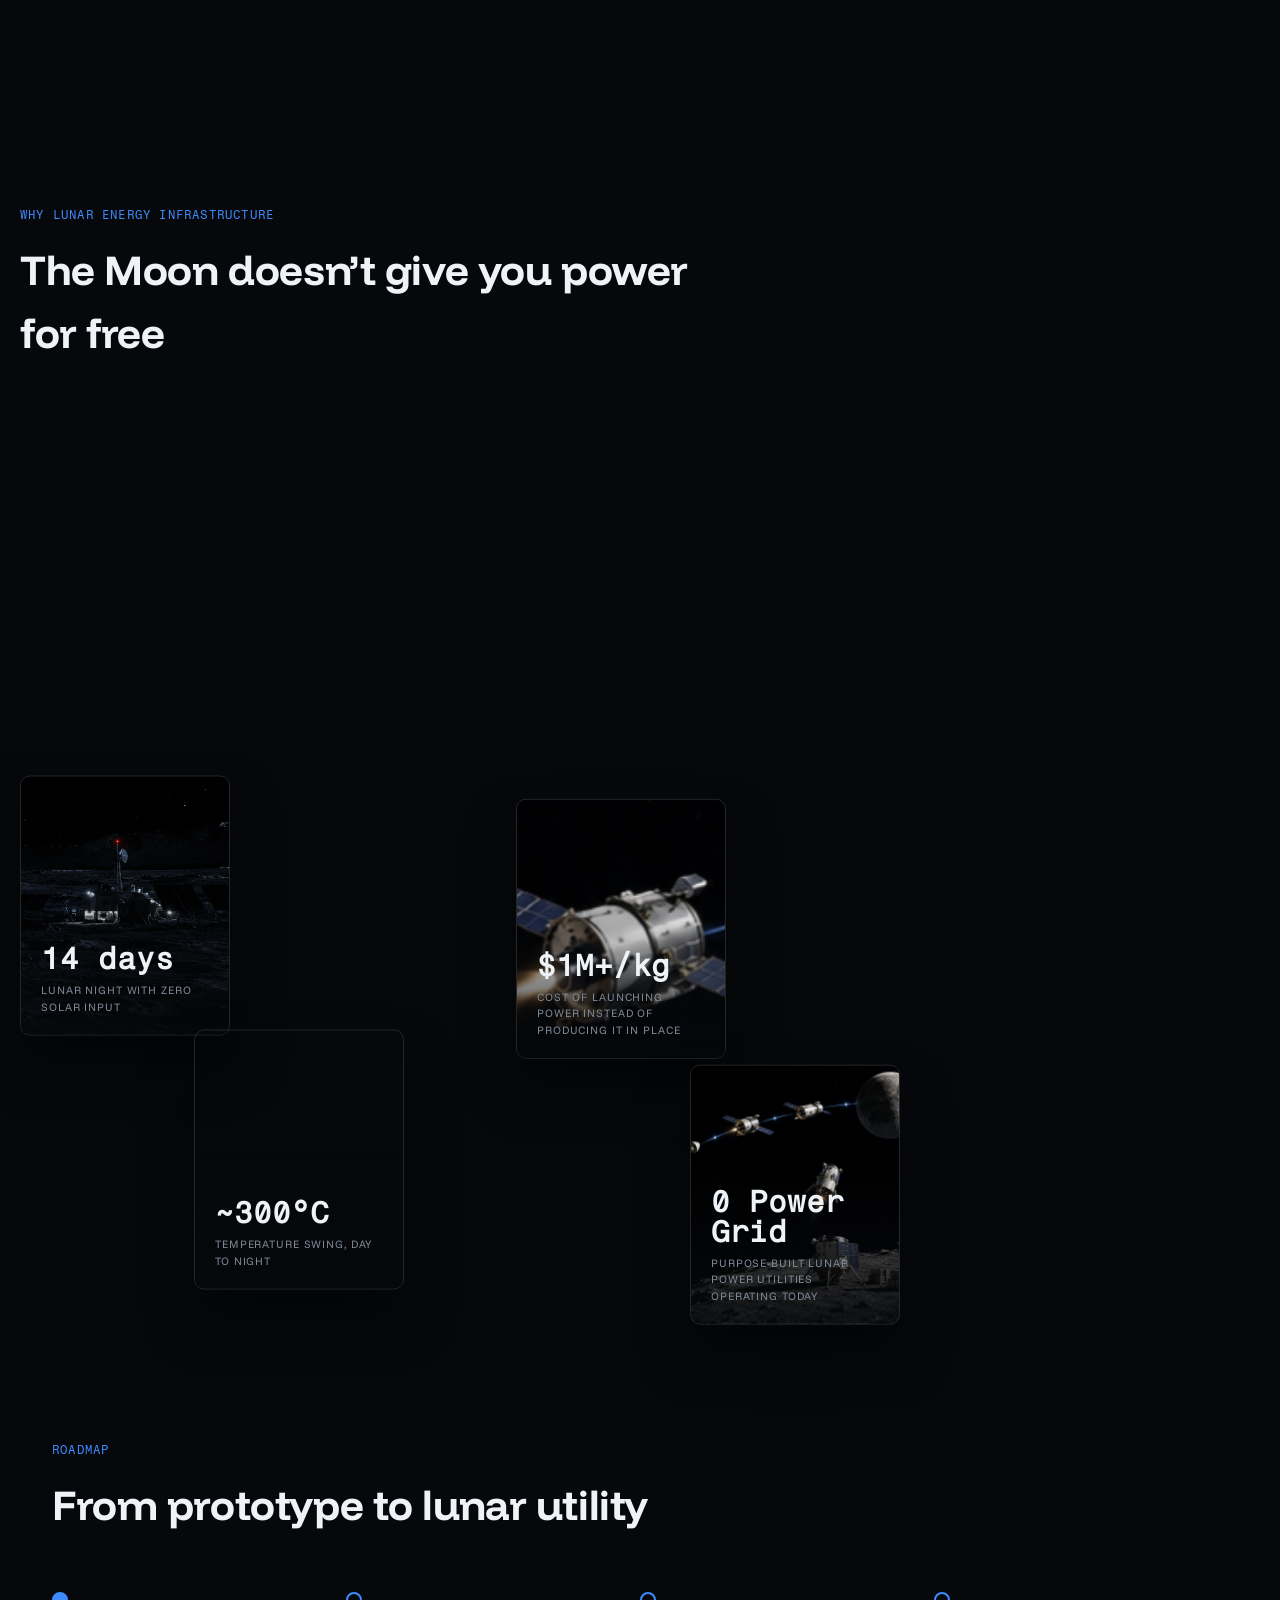
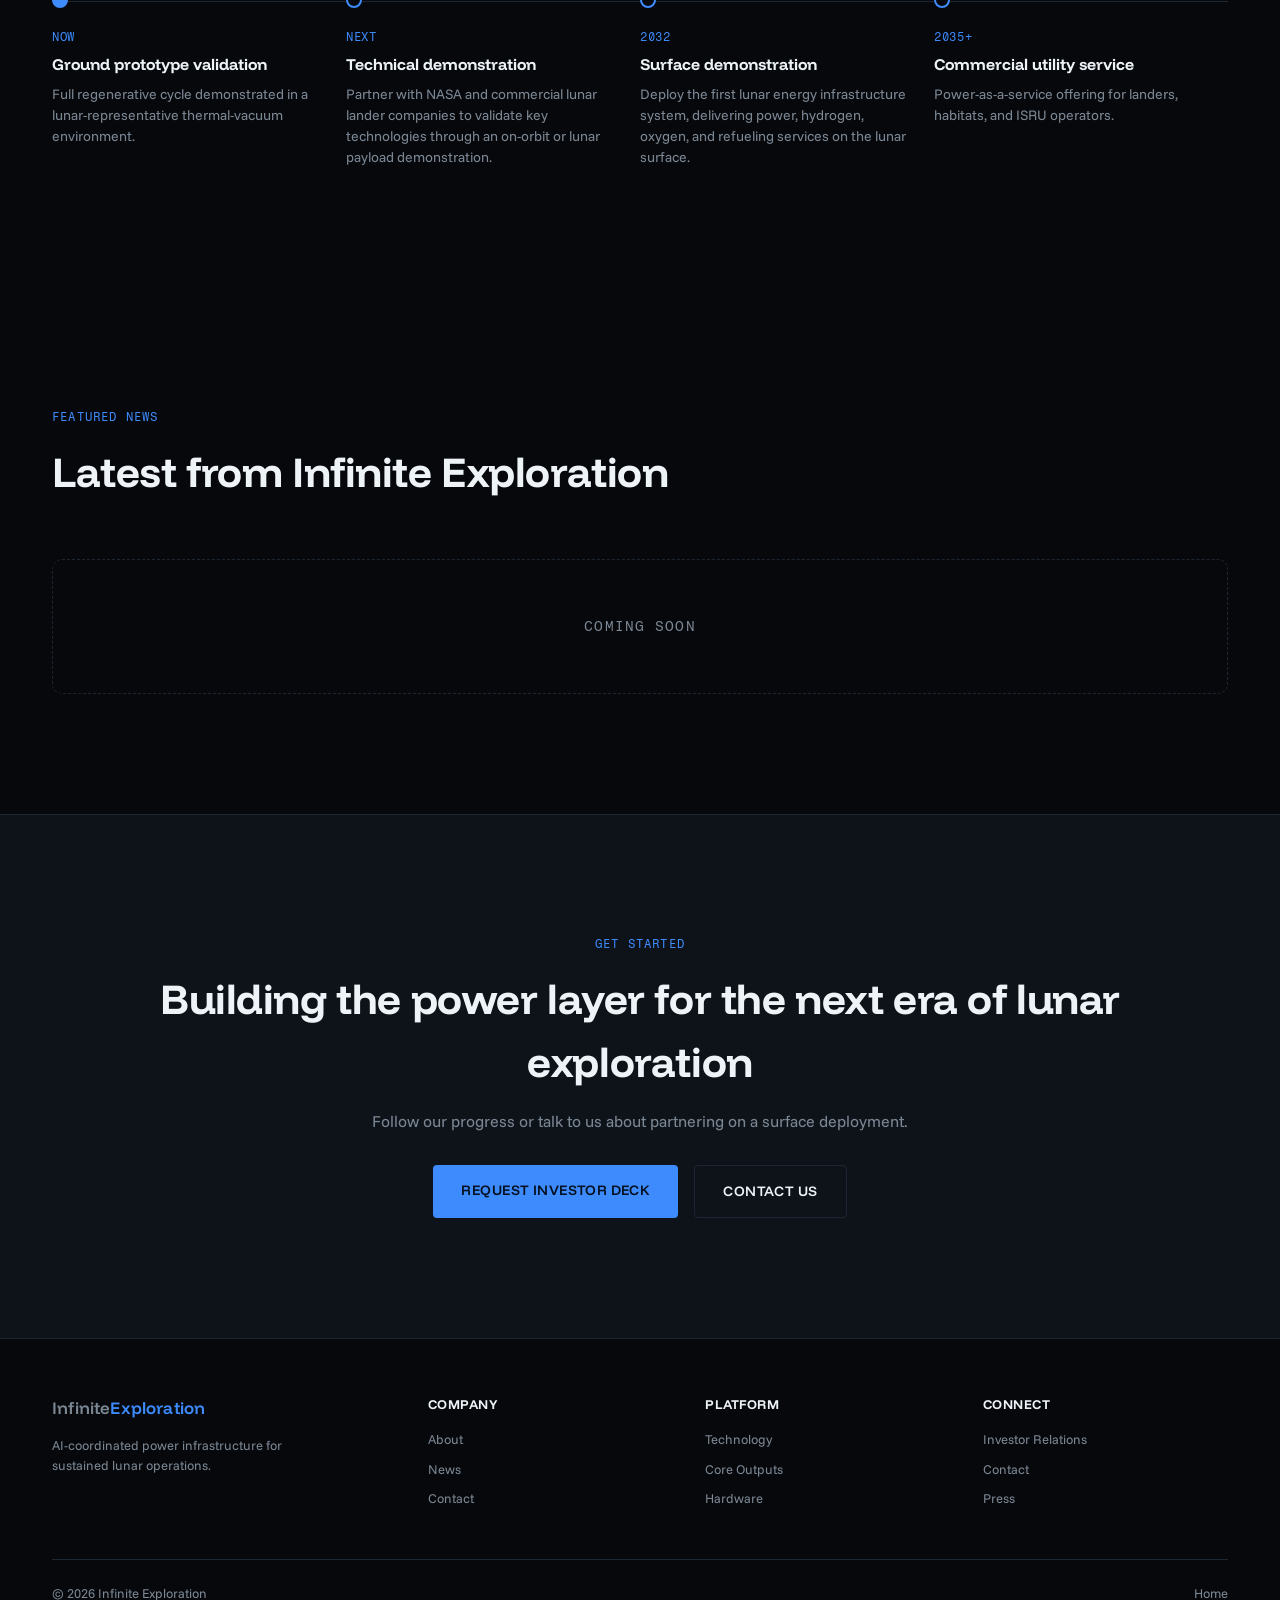
==== commit e97f70d7: "Apply client feedback from Website comments.docx Home: rewrite hero subhead; drop Water as a fourth " ====
--- a/index.html
+++ b/index.html
@@ -32,7 +32,7 @@
   <div class="wrap hero-inner reveal">
     <div class="eyebrow">AI-Powered Lunar Energy Infrastructure</div>
     <h1>Unleashing the Moon&rsquo;s <span class="accent">energy</span> potential</h1>
-    <p class="hero-sub">Infinite Exploration is building the first energy utility for the Moon &mdash; continuous power, hydrogen, oxygen, and water from one AI-coordinated regenerative cycle, through every day/night cycle.</p>
+    <p class="hero-sub">Infinite Exploration is building the Moon&rsquo;s first energy utility&mdash;delivering continuous power, hydrogen, oxygen, and water through an AI-coordinated regenerative cycle.</p>
     <div class="cta-row">
       <a href="contact.html" class="btn-primary">Request Investor Deck</a>
       <a href="technology.html" class="btn-secondary">See the Technology</a>
@@ -46,9 +46,6 @@
     <div class="soft-bg-img" style="background-image:url('images/d6-whoweare-bg.jpg')"></div>
   </div>
   <div class="soft-bg-overlay"></div>
-  <div class="float-wrap" data-parallax="0.16" style="top:12px;right:6%;">
-    <img class="float-img" src="images/d6-float-module.png" alt="" style="width:110px;">
-  </div>
   <div class="wrap soft-bg-inner">
     <div class="section-head reveal">
       <div class="section-tag">Who We Are</div>
@@ -63,65 +60,54 @@
     <div class="soft-bg-img" style="background-image:url('images/d6-outputs-bg.jpg')"></div>
   </div>
   <div class="soft-bg-overlay"></div>
-  <div class="float-wrap" data-parallax="0.24" style="top:14px;left:4%;">
-    <img class="float-img" src="images/d6-float-tank.png" alt="" style="width:90px;animation-delay:-2s;">
-  </div>
-  <div class="float-wrap" data-parallax="0.2" style="bottom:10px;right:5%;">
-    <img class="float-img" src="images/d6-float-panel.png" alt="" style="width:100px;animation-delay:-4s;">
-  </div>
   <div class="wrap soft-bg-inner">
     <div class="section-head reveal">
-      <div class="section-tag">Four Core Outputs</div>
-      <h2>One regenerative cycle, four things every mission needs</h2>
-      <p class="section-desc">AI-coordinated solar generation and electrolysis produce all four as co-products of a single system &mdash; no added mass, no separate supply chains.</p>
+      <div class="section-tag">Three Core Outputs</div>
+      <h2>One regenerative cycle, three things every mission needs</h2>
+      <p class="section-desc">AI-coordinated solar generation and electrolysis produce all three as co-products of a single system &mdash; no added mass, no separate supply chains.</p>
     </div>
   </div>
   <div class="wrap soft-bg-inner">
-    <div class="mission-grid cols-4 reveal-stagger">
+    <div class="mission-grid reveal-stagger">
       <div class="mission-card">
         <div class="mission-index">01</div>
         <h3>Power</h3>
-        <p>Continuous electrical power sized from 1&nbsp;kW rovers to MW-scale habitats, sustained through the full lunar night.</p>
+        <p>Continuous electrical power scalable from 1&nbsp;kW to MW-class systems for uninterrupted lunar surface operations.</p>
       </div>
       <div class="mission-card">
         <div class="mission-index">02</div>
         <h3>Hydrogen</h3>
-        <p>Electrolyzed and stored as a night-cycle energy carrier and a feedstock for propulsion and fuel cells.</p>
+        <p>Produced by water electrolysis using surplus solar energy. Used for fuel-cell power generation or as propellant for landers and rockets.</p>
       </div>
       <div class="mission-card">
         <div class="mission-index">03</div>
         <h3>Oxygen</h3>
-        <p>Produced as a direct electrolysis co-product &mdash; usable for life support or propellant oxidizer.</p>
-      </div>
-      <div class="mission-card">
-        <div class="mission-index">04</div>
-        <h3>Water</h3>
-        <p>Recovered and recirculated through the regenerative cycle, reducing the need to import consumables.</p>
+        <p>Produced by water electrolysis. Supports life support for lunar habitats and serves as an oxidizer for landers and rockets.</p>
       </div>
     </div>
   </div>
 </section>
 
 <section class="statband">
-  <div class="statband-bg" data-parallax="0.18">
+  <div class="statband-bg">
     <div class="statband-bg-img" style="background-image:url('images/d6-stats-arrayfield.jpg')"></div>
-  </div>
-  <div class="statband-overlay"></div>
+    <div class="statband-overlay"></div>
+  </div>
   <div class="wrap statband-inner">
     <div class="section-head reveal">
       <div class="section-tag">Why Lunar Energy Infrastructure</div>
       <h2>The Moon doesn&rsquo;t give you power for free</h2>
     </div>
     <div class="statcard-stack">
-      <div class="statcard" data-parallax="0.24" style="left:0%;top:60px;z-index:2;">
-        <div class="statcard-img" style="background-image:url('images/d6-ops-lunarnight.jpg')"></div>
+      <div class="statcard" data-parallax="0.06" style="left:0%;top:60px;z-index:2;">
+        <div class="statcard-img" style="background-image:url('images/stats/d6-stat-lunarnight-v2.png')"></div>
         <div class="statcard-shade"></div>
         <div class="statcard-content">
           <div class="statcard-num">14 days</div>
           <div class="statcard-label">Lunar night with zero solar input</div>
         </div>
       </div>
-      <div class="statcard" data-parallax="0.4" style="left:14%;top:170px;z-index:3;">
+      <div class="statcard" data-parallax="0.1" style="left:14%;top:170px;z-index:3;">
         <div class="statcard-img" style="background-image:url('images/d6-ops-control.jpg')"></div>
         <div class="statcard-shade"></div>
         <div class="statcard-content">
@@ -129,19 +115,19 @@
           <div class="statcard-label">Temperature swing, day to night</div>
         </div>
       </div>
-      <div class="statcard" data-parallax="0.3" style="left:40%;top:20px;z-index:1;">
-        <div class="statcard-img" style="background-image:url('images/d6-hero-orbital.jpg')"></div>
+      <div class="statcard" data-parallax="0.08" style="left:40%;top:20px;z-index:1;">
+        <div class="statcard-img" style="background-image:url('images/stats/d6-stat-orbital-thruster.png')"></div>
         <div class="statcard-shade"></div>
         <div class="statcard-content">
           <div class="statcard-num">$1M+/kg</div>
           <div class="statcard-label">Cost of launching power instead of producing it in place</div>
         </div>
       </div>
-      <div class="statcard" data-parallax="0.5" style="left:54%;top:140px;z-index:4;">
-        <div class="statcard-img" style="background-image:url('images/d6-product-array.png')"></div>
-        <div class="statcard-shade"></div>
-        <div class="statcard-content">
-          <div class="statcard-num">0</div>
+      <div class="statcard" data-parallax="0.12" style="left:54%;top:140px;z-index:4;">
+        <div class="statcard-img" style="background-image:url('images/stats/d6-stat-launch-trajectory.png');background-position:78% 35%;"></div>
+        <div class="statcard-shade"></div>
+        <div class="statcard-content">
+          <div class="statcard-num">0 Power Grid</div>
           <div class="statcard-label">Purpose-built lunar power utilities operating today</div>
         </div>
       </div>
@@ -165,18 +151,18 @@
       <div class="rm-item">
         <div class="rm-dot"></div>
         <div class="rm-phase">Next</div>
-        <div class="rm-title">Flight qualification</div>
-        <div class="rm-desc">Hardware-in-the-loop testing and qualification for a CLPS-class lunar delivery.</div>
-      </div>
-      <div class="rm-item">
-        <div class="rm-dot"></div>
-        <div class="rm-phase">2027</div>
+        <div class="rm-title">Technical demonstration</div>
+        <div class="rm-desc">Partner with NASA and commercial lunar lander companies to validate key technologies through an on-orbit or lunar payload demonstration.</div>
+      </div>
+      <div class="rm-item">
+        <div class="rm-dot"></div>
+        <div class="rm-phase">2032</div>
         <div class="rm-title">Surface demonstration</div>
-        <div class="rm-desc">First lunar surface deployment, powering a partner payload through a full lunar night.</div>
-      </div>
-      <div class="rm-item">
-        <div class="rm-dot"></div>
-        <div class="rm-phase">2029+</div>
+        <div class="rm-desc">Deploy the first lunar energy infrastructure system, delivering power, hydrogen, oxygen, and refueling services on the lunar surface.</div>
+      </div>
+      <div class="rm-item">
+        <div class="rm-dot"></div>
+        <div class="rm-phase">2035+</div>
         <div class="rm-title">Commercial utility service</div>
         <div class="rm-desc">Power-as-a-service offering for landers, habitats, and ISRU operators.</div>
       </div>
@@ -190,27 +176,7 @@
       <div class="section-tag">Featured News</div>
       <h2>Latest from Infinite Exploration</h2>
     </div>
-    <div class="news-grid reveal-stagger">
-      <div class="news-card">
-        <div class="news-tag">Technology</div>
-        <div class="news-date">Placeholder &mdash; June 2026</div>
-        <h3>Regenerative cycle prototype completes thermal-vacuum test campaign</h3>
-        <p>Ground unit demonstrated continuous operation through a simulated 14-day lunar night.</p>
-      </div>
-      <div class="news-card">
-        <div class="news-tag">Partnership</div>
-        <div class="news-date">Placeholder &mdash; May 2026</div>
-        <h3>Infinite Exploration joins CLPS-class payload integration study</h3>
-        <p>Early-stage collaboration to evaluate flight qualification pathways for the power unit.</p>
-      </div>
-      <div class="news-card">
-        <div class="news-tag">Announcement</div>
-        <div class="news-date">Placeholder &mdash; April 2026</div>
-        <h3>Company emerges from stealth with seed funding</h3>
-        <p>Infinite Exploration announces its mission to build the first energy utility for the Moon.</p>
-      </div>
-    </div>
-    <div class="news-more reveal"><a href="news.html" class="btn-secondary">View All News &rarr;</a></div>
+    <div class="news-coming-soon reveal">Coming soon</div>
   </div>
 </section>
 
--- a/assets/style.css
+++ b/assets/style.css
@@ -116,26 +116,6 @@
 .soft-bg-overlay{position:absolute;inset:0;background:rgba(6,8,11,0.82);}
 .soft-bg-inner{position:relative;z-index:1;}
 
-/* small floating accent renders — wrapper carries the scroll-parallax
-   transform, inner img carries the idle bob animation, so the two
-   transforms don't fight over the same element */
-.float-wrap{
-  position:absolute;pointer-events:none;z-index:2;
-  will-change:transform;
-}
-.float-img{
-  display:block;
-  filter:drop-shadow(0 20px 26px rgba(0,0,0,0.55));
-  animation:floaty 7s ease-in-out infinite;
-}
-@keyframes floaty{
-  0%,100%{transform:translateY(0px);}
-  50%{transform:translateY(-18px);}
-}
-@media (max-width:900px){
-  .float-wrap{display:none;}
-}
-
 section{padding:120px 0;}
 .section-head{max-width:680px;margin:0 0 56px;}
 .section-tag{font-family:var(--font-mono);font-size:12px;text-transform:uppercase;letter-spacing:0.1em;color:var(--accent);margin-bottom:14px;}
@@ -153,6 +133,7 @@
 
 /* products / hardware — 3 column with cutout renders on dark cards */
 .product-grid{display:grid;grid-template-columns:repeat(3,1fr);gap:24px;}
+.product-grid.cols-5{grid-template-columns:repeat(5,1fr);}
 .product-card{background:var(--card);border:1px solid var(--line);border-radius:10px;overflow:hidden;}
 .product-visual{
   aspect-ratio:4/3;position:relative;overflow:hidden;
@@ -165,9 +146,11 @@
 .product-card h3{font-family:var(--font-display);font-size:18px;margin-bottom:8px;}
 .product-card p{font-size:14px;color:var(--text-dim);}
 
-/* stat band — full bleed, used for "why it matters" / proof style content */
-.statband{position:relative;overflow:hidden;padding:0;}
-.statband-bg{position:absolute;inset:-18% 0;will-change:transform;}
+/* stat band — full bleed, used for "why it matters" / proof style content.
+   background is pinned (position:sticky) for the section's full height, so
+   it holds still while the stat cards scroll past on top, turion-style */
+.statband{position:relative;padding:0;}
+.statband-bg{position:sticky;top:0;height:100vh;overflow:hidden;z-index:0;}
 .statband-bg-img{
   position:absolute;inset:-10%;
   background-size:cover;background-position:center 55%;background-repeat:no-repeat;
@@ -175,11 +158,14 @@
   will-change:transform;
 }
 .statband-overlay{position:absolute;inset:0;background:rgba(6,8,11,0.72);}
-.statband-inner{position:relative;z-index:1;padding:110px 0;}
+.statband-inner{
+  position:relative;z-index:1;min-height:1400px;
+  display:flex;flex-direction:column;justify-content:center;padding:60px 0;
+}
 
 /* overlapping stat photo cards — each card drifts at its own scroll speed
    so they slide over/under each other, turion-style */
-.statcard-stack{position:relative;height:460px;margin-top:64px;}
+.statcard-stack{position:relative;height:520px;margin-top:80px;}
 .statcard{
   position:absolute;top:0;width:210px;height:260px;
   border-radius:10px;overflow:hidden;border:1px solid rgba(255,255,255,0.12);
@@ -191,6 +177,8 @@
 .statcard-num{font-family:var(--font-mono);font-size:30px;font-weight:600;color:var(--text);line-height:1;}
 .statcard-label{font-size:11px;letter-spacing:0.08em;text-transform:uppercase;color:var(--text-dim);margin-top:8px;max-width:170px;}
 @media (max-width:900px){
+  .statband-bg{position:absolute;inset:-15% 0;height:auto;}
+  .statband-inner{min-height:0;display:block;padding:70px 0;}
   .statcard-stack{height:auto;display:flex;flex-direction:column;gap:16px;}
   .statcard{position:static;width:100%;height:150px;transform:none!important;}
 }
@@ -256,14 +244,24 @@
 .news-card h3{font-family:var(--font-display);font-size:17px;margin-bottom:10px;}
 .news-card p{font-size:14px;color:var(--text-dim);}
 .news-more{margin-top:48px;text-align:center;}
+.news-coming-soon{
+  border:1px dashed var(--line);border-radius:10px;padding:56px 24px;
+  text-align:center;font-family:var(--font-mono);font-size:14px;
+  text-transform:uppercase;letter-spacing:0.08em;color:var(--text-dim);
+}
 
 /* team / advisor placeholder cards */
 .team-grid{display:grid;grid-template-columns:repeat(3,1fr);gap:24px;}
+.team-grid.cols-2{grid-template-columns:1fr 1fr;}
 .team-card{background:var(--card);border:1px solid var(--line);border-radius:10px;padding:30px 26px;}
 .team-avatar{
   width:52px;height:52px;border-radius:50%;background:var(--bg-2);border:1px solid var(--line);
   display:flex;align-items:center;justify-content:center;font-family:var(--font-mono);color:var(--accent);
   margin-bottom:18px;font-size:12px;text-transform:uppercase;
+}
+.team-photo{
+  width:72px;height:72px;border-radius:50%;object-fit:cover;
+  border:1px solid var(--line);margin-bottom:18px;display:block;
 }
 .team-card h3{font-family:var(--font-display);font-size:16px;margin-bottom:4px;}
 .team-role{font-size:12px;color:var(--accent-2);margin-bottom:14px;font-family:var(--font-mono);text-transform:uppercase;letter-spacing:0.05em;}
@@ -342,7 +340,7 @@
   .reveal, .reveal-stagger > *,
   .hero-bg, .hero-bg-img, .banner-bg, .banner-bg-img,
   .statband-bg, .statband-bg-img, .ops-bg, .ops-bg-img, .quote-bg, .quote-bg-img,
-  .soft-bg, .soft-bg-img, .float-wrap, .float-img, .statcard{
+  .soft-bg, .soft-bg-img, .statcard{
     opacity:1!important;transform:none!important;animation:none!important;transition:none!important;
   }
 }
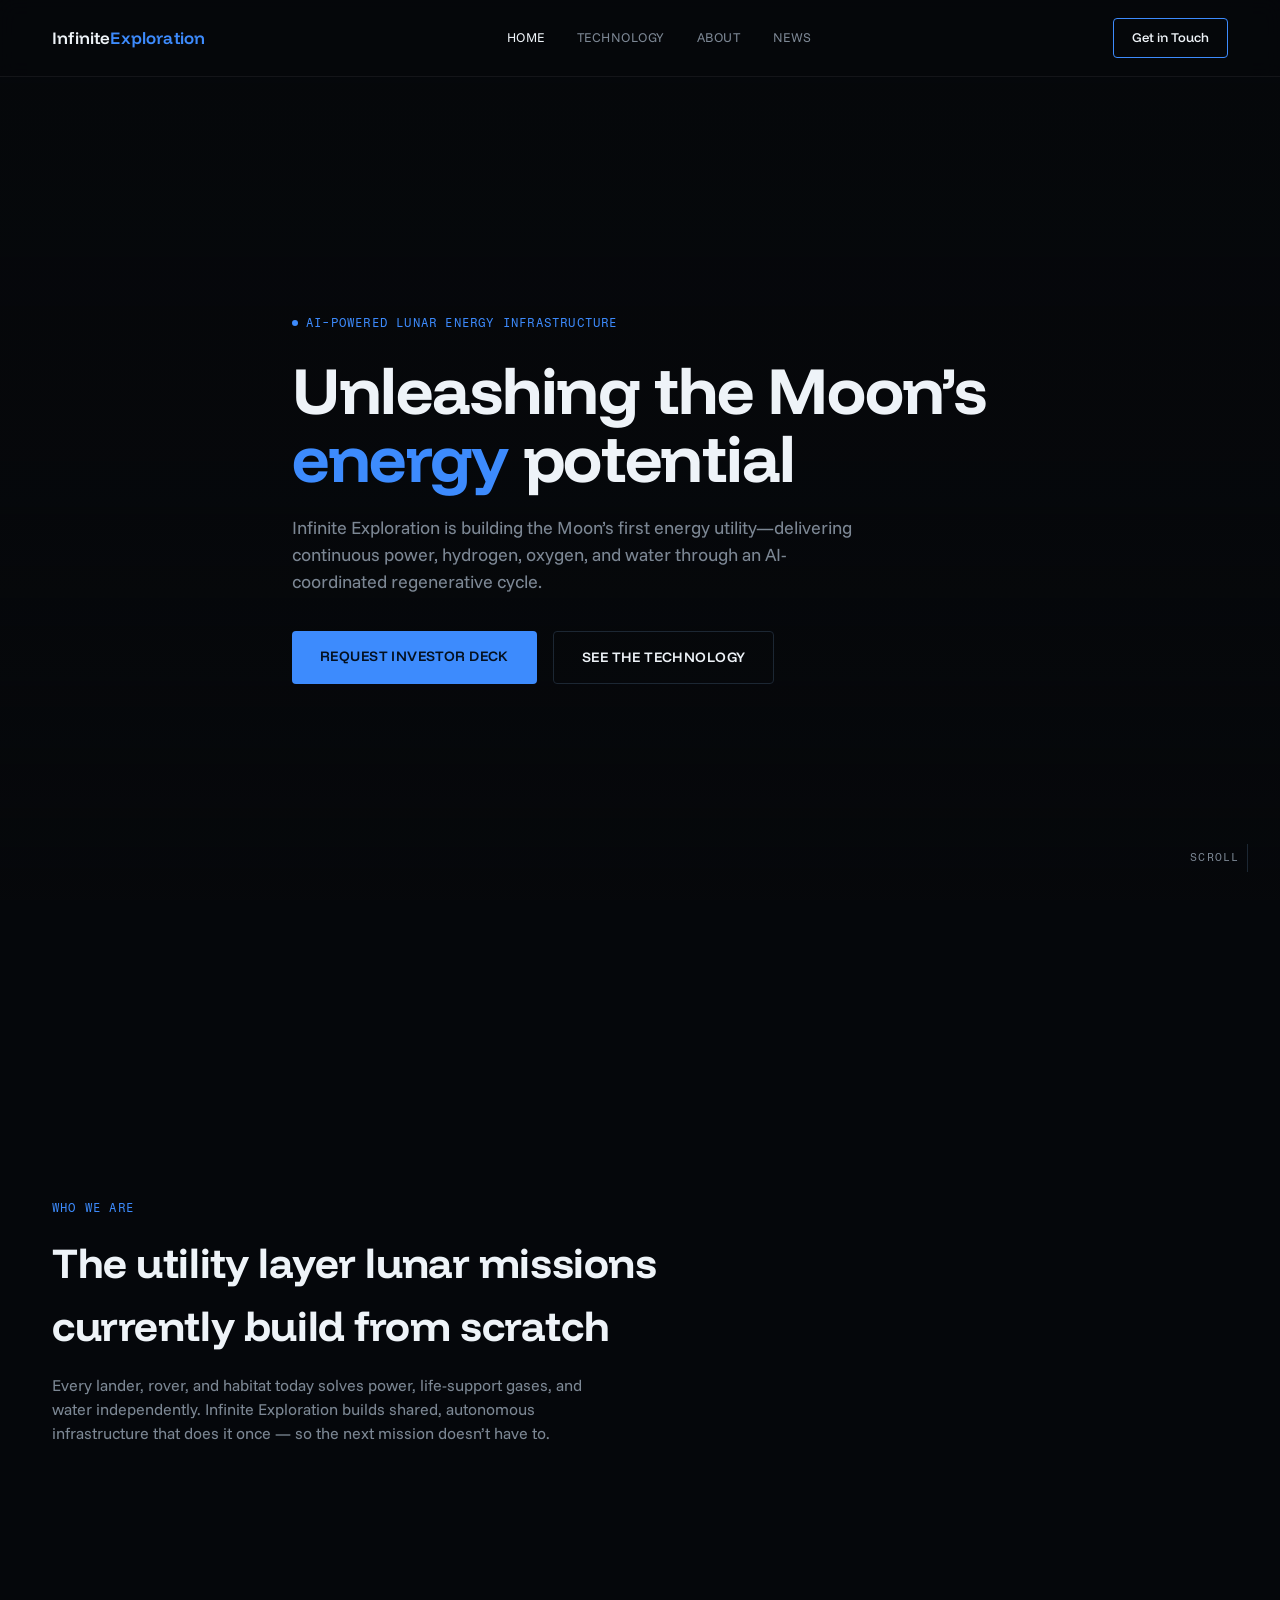
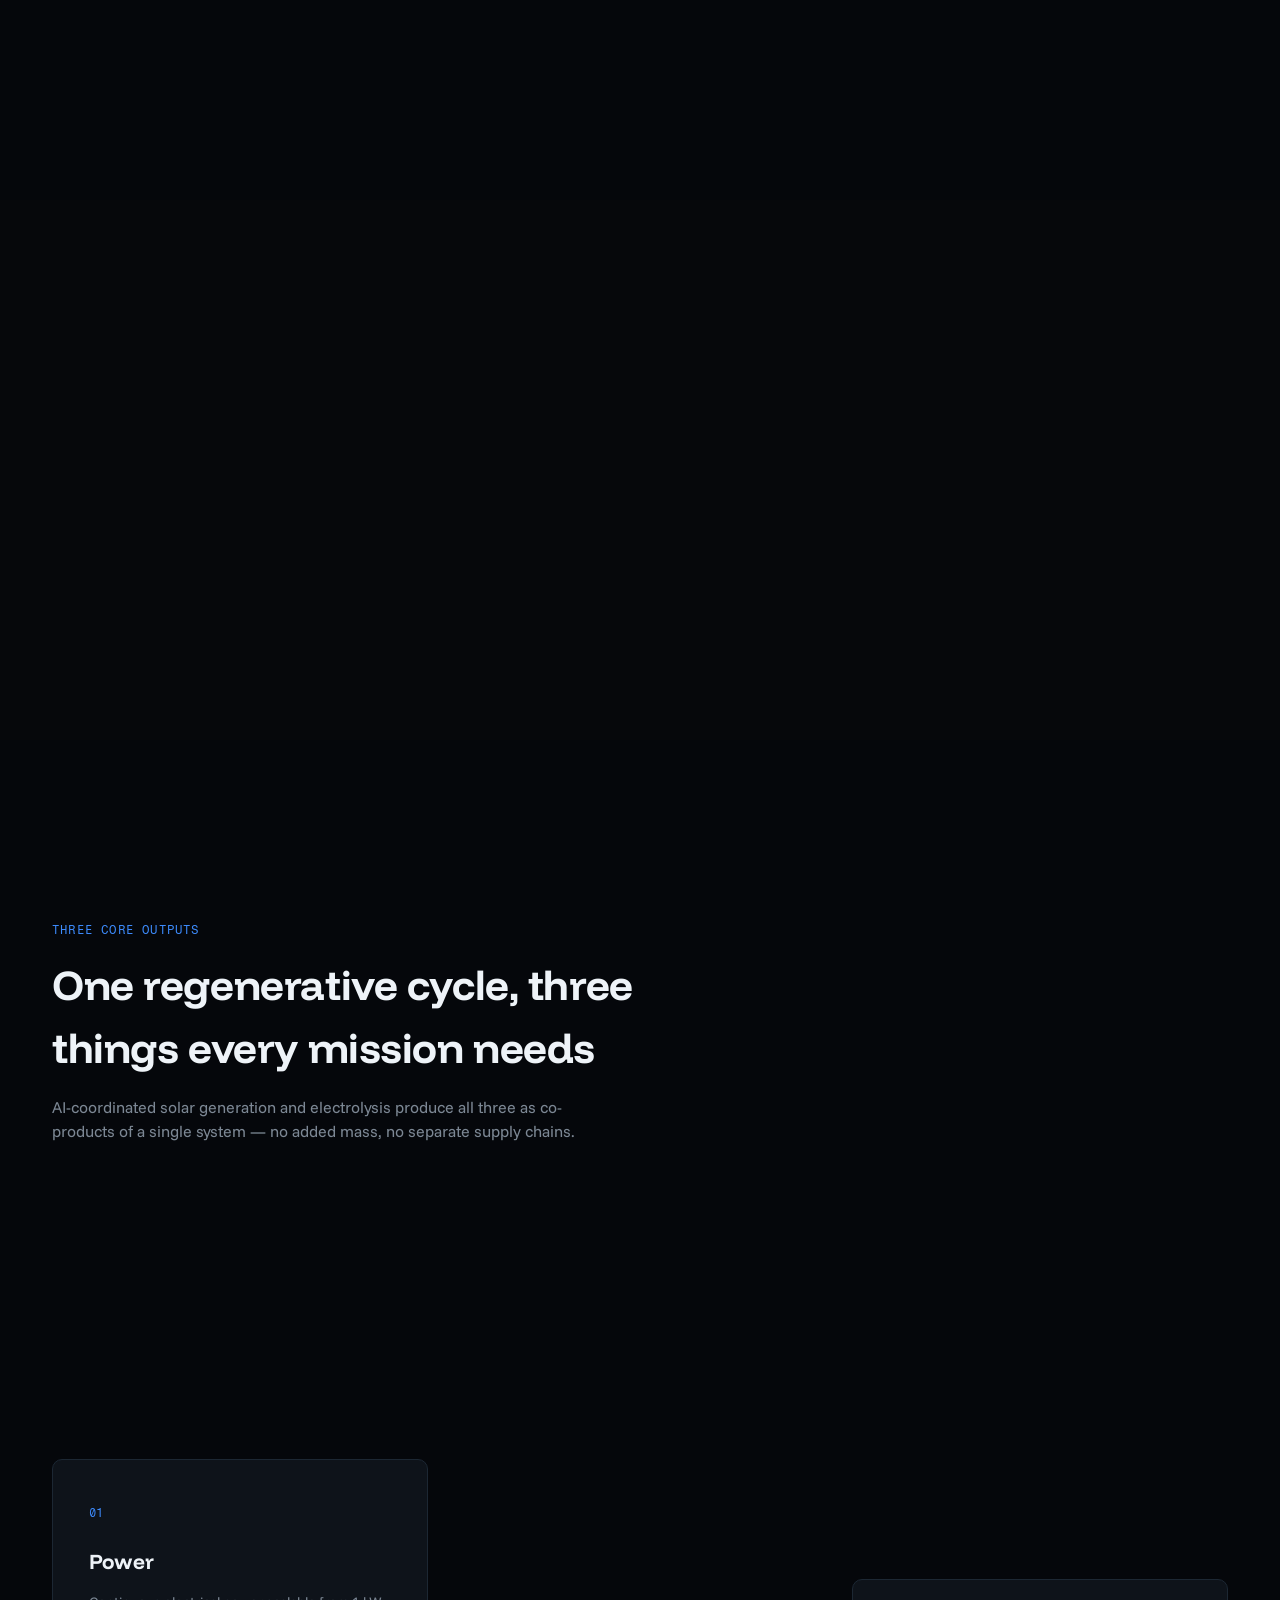
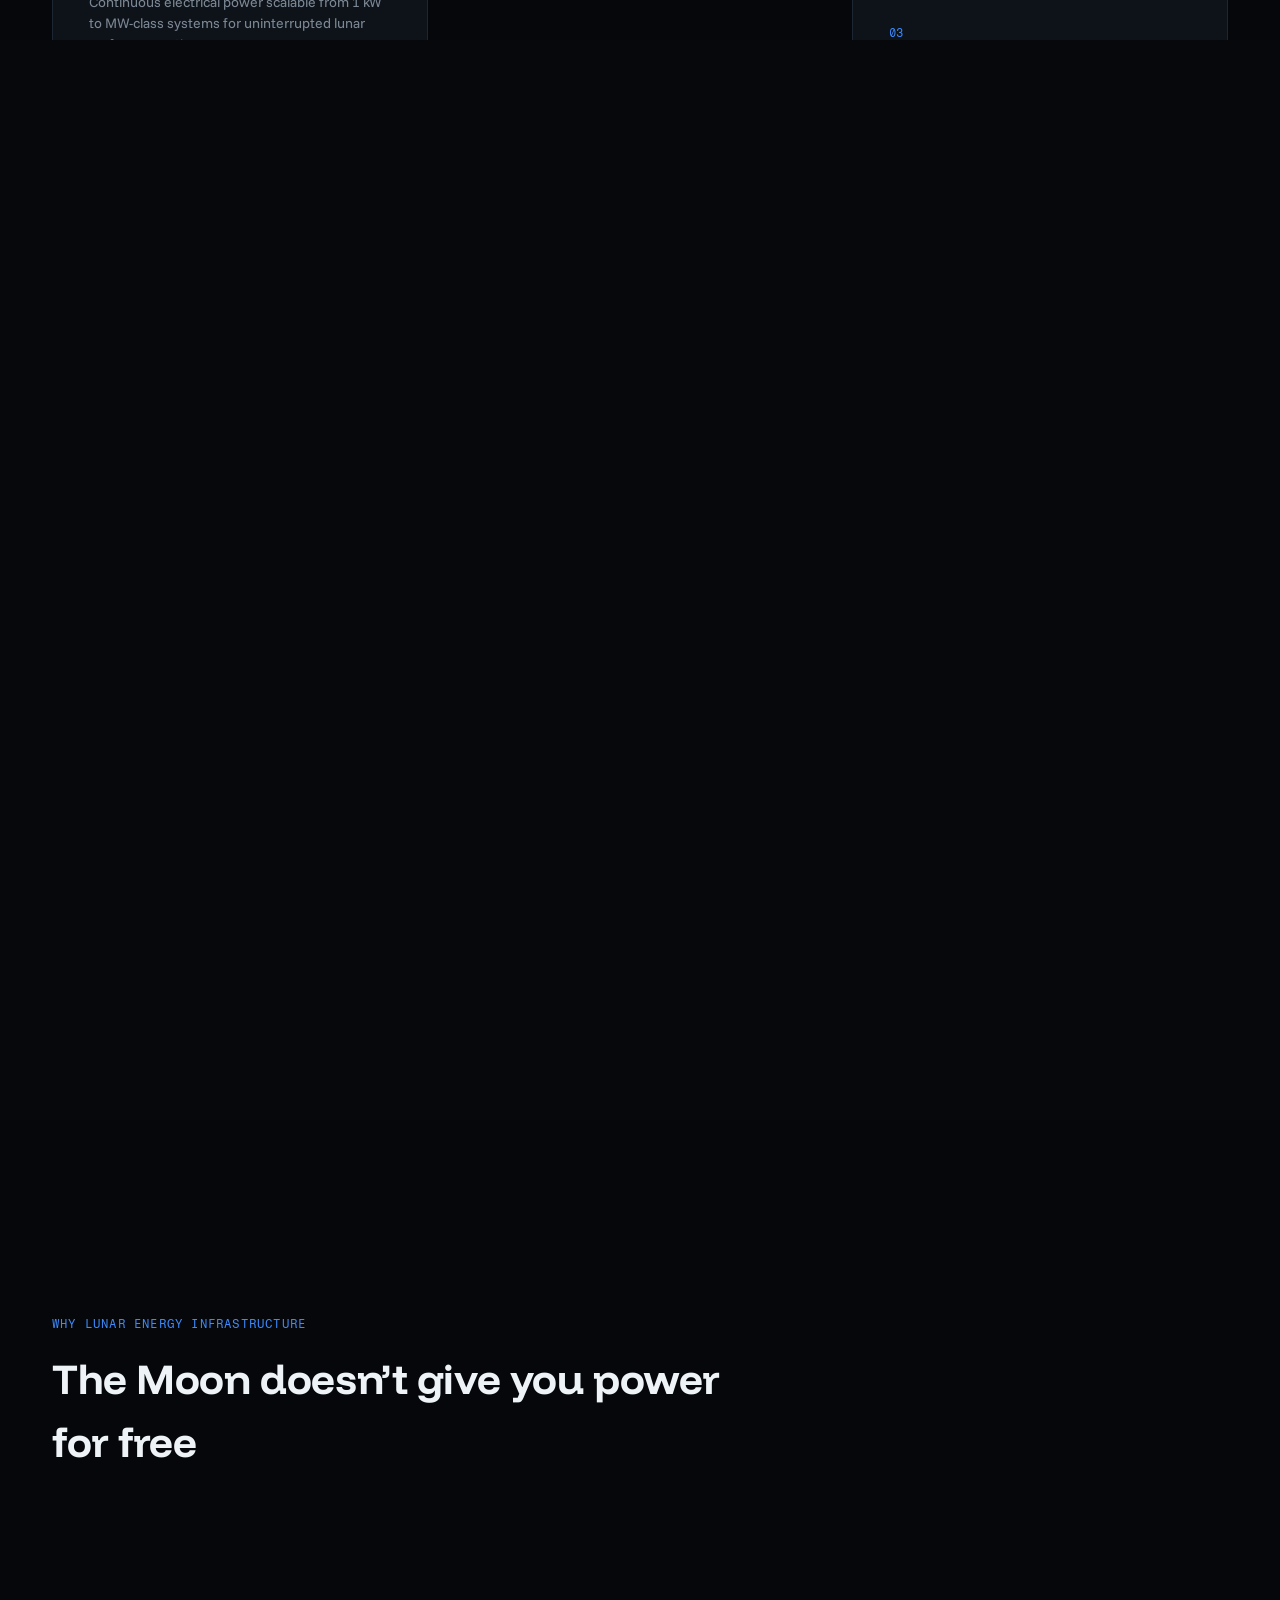
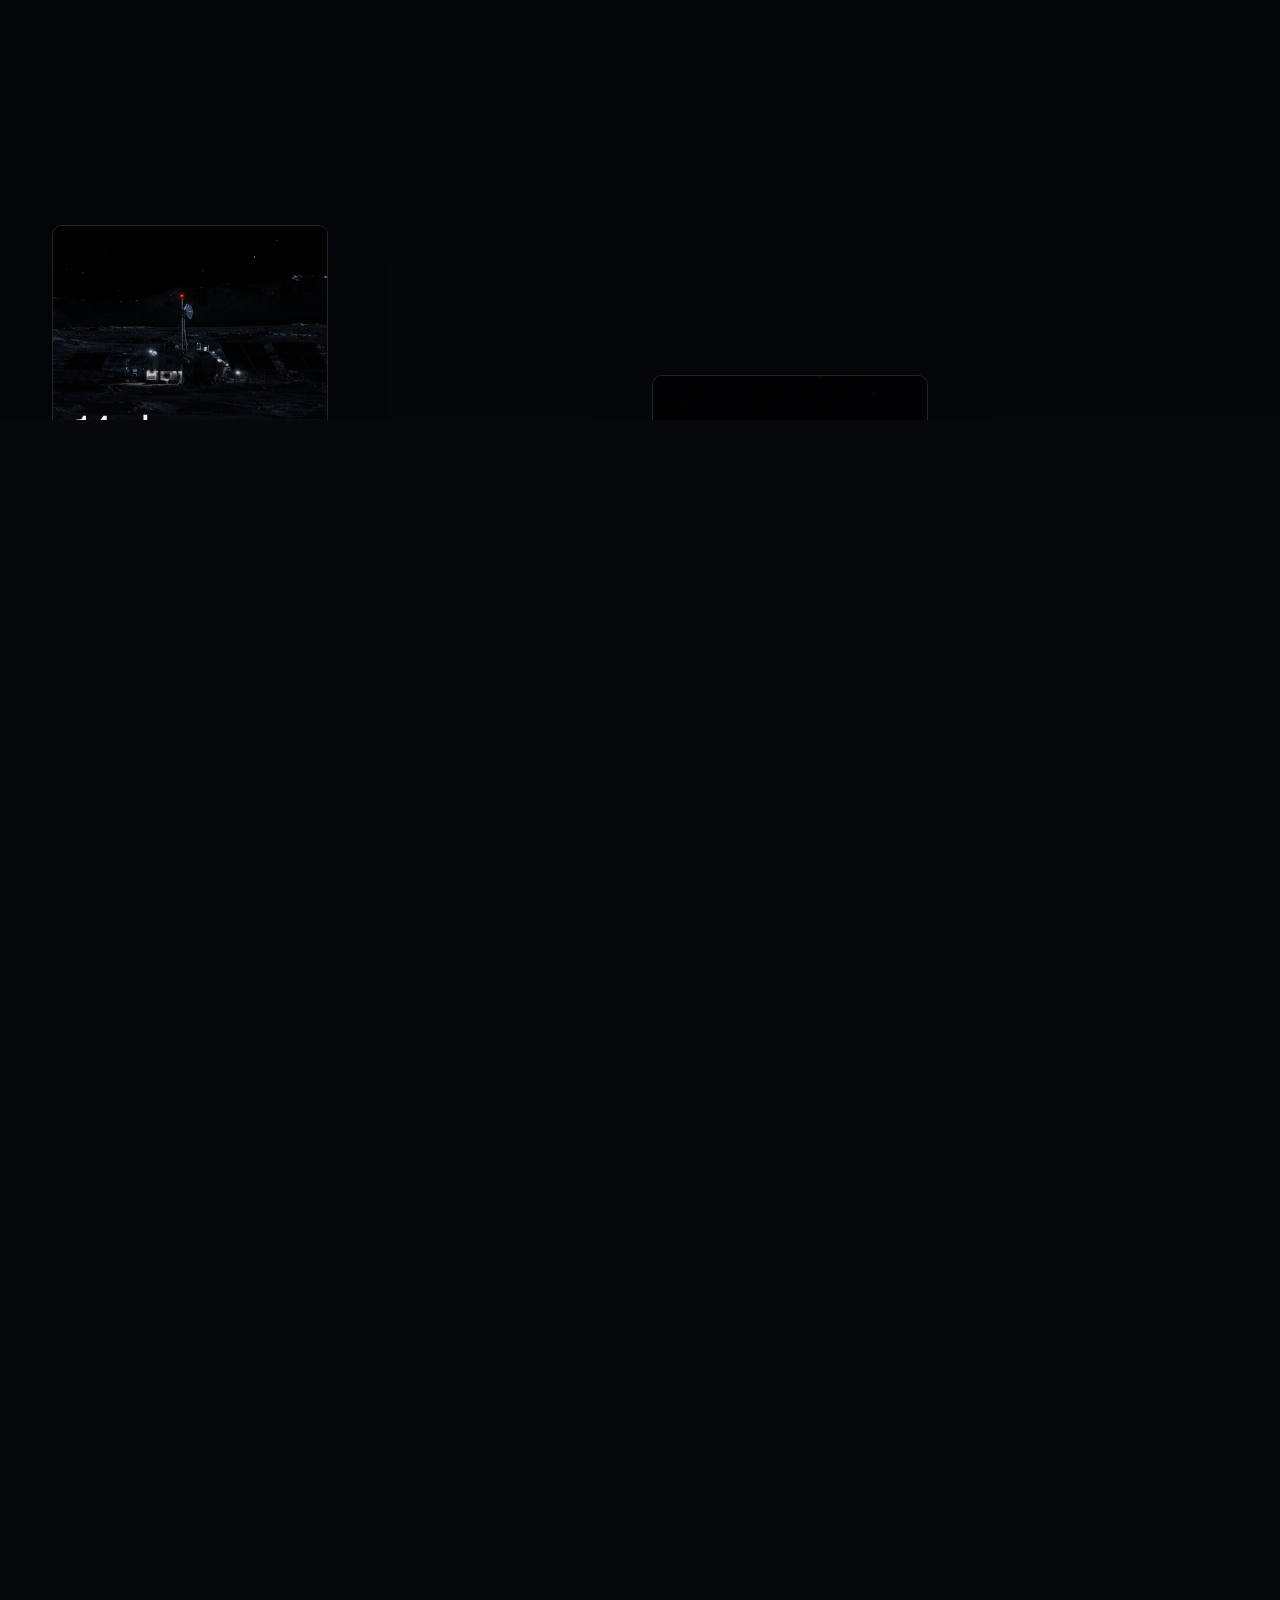
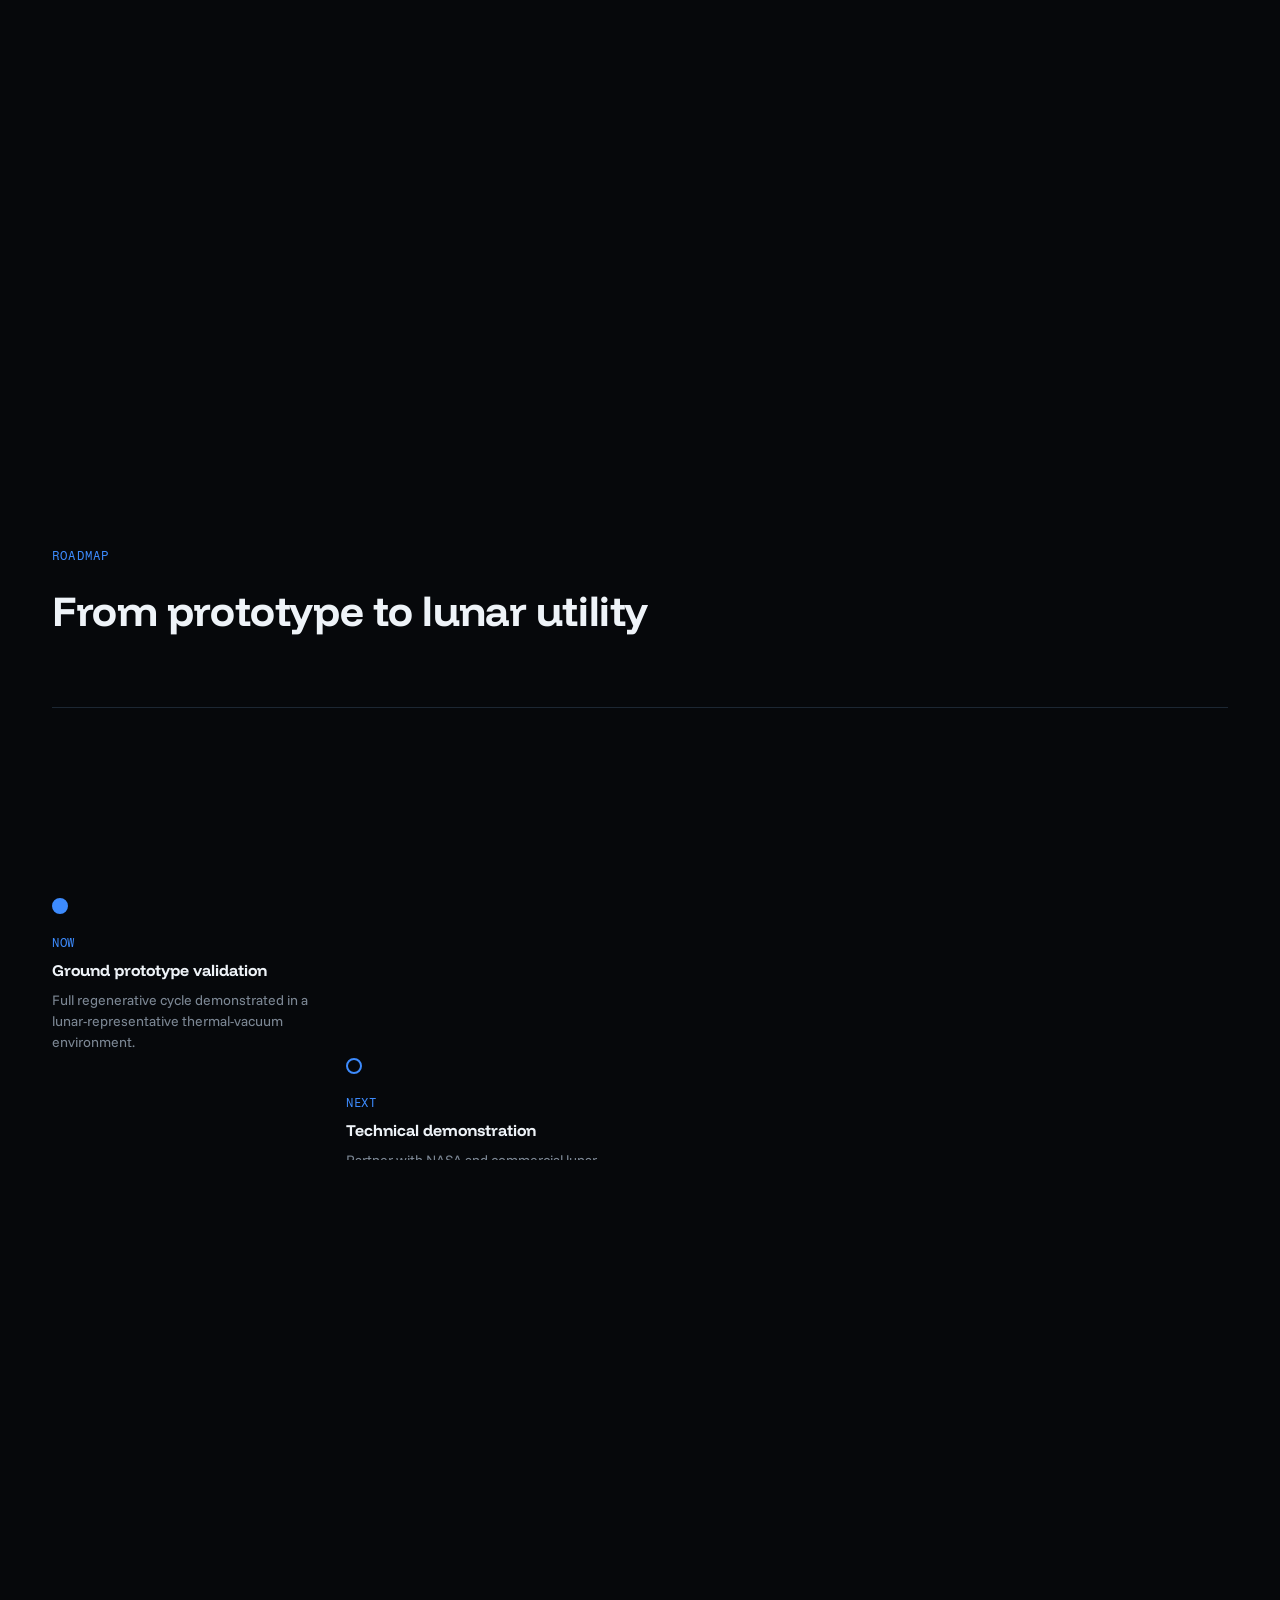
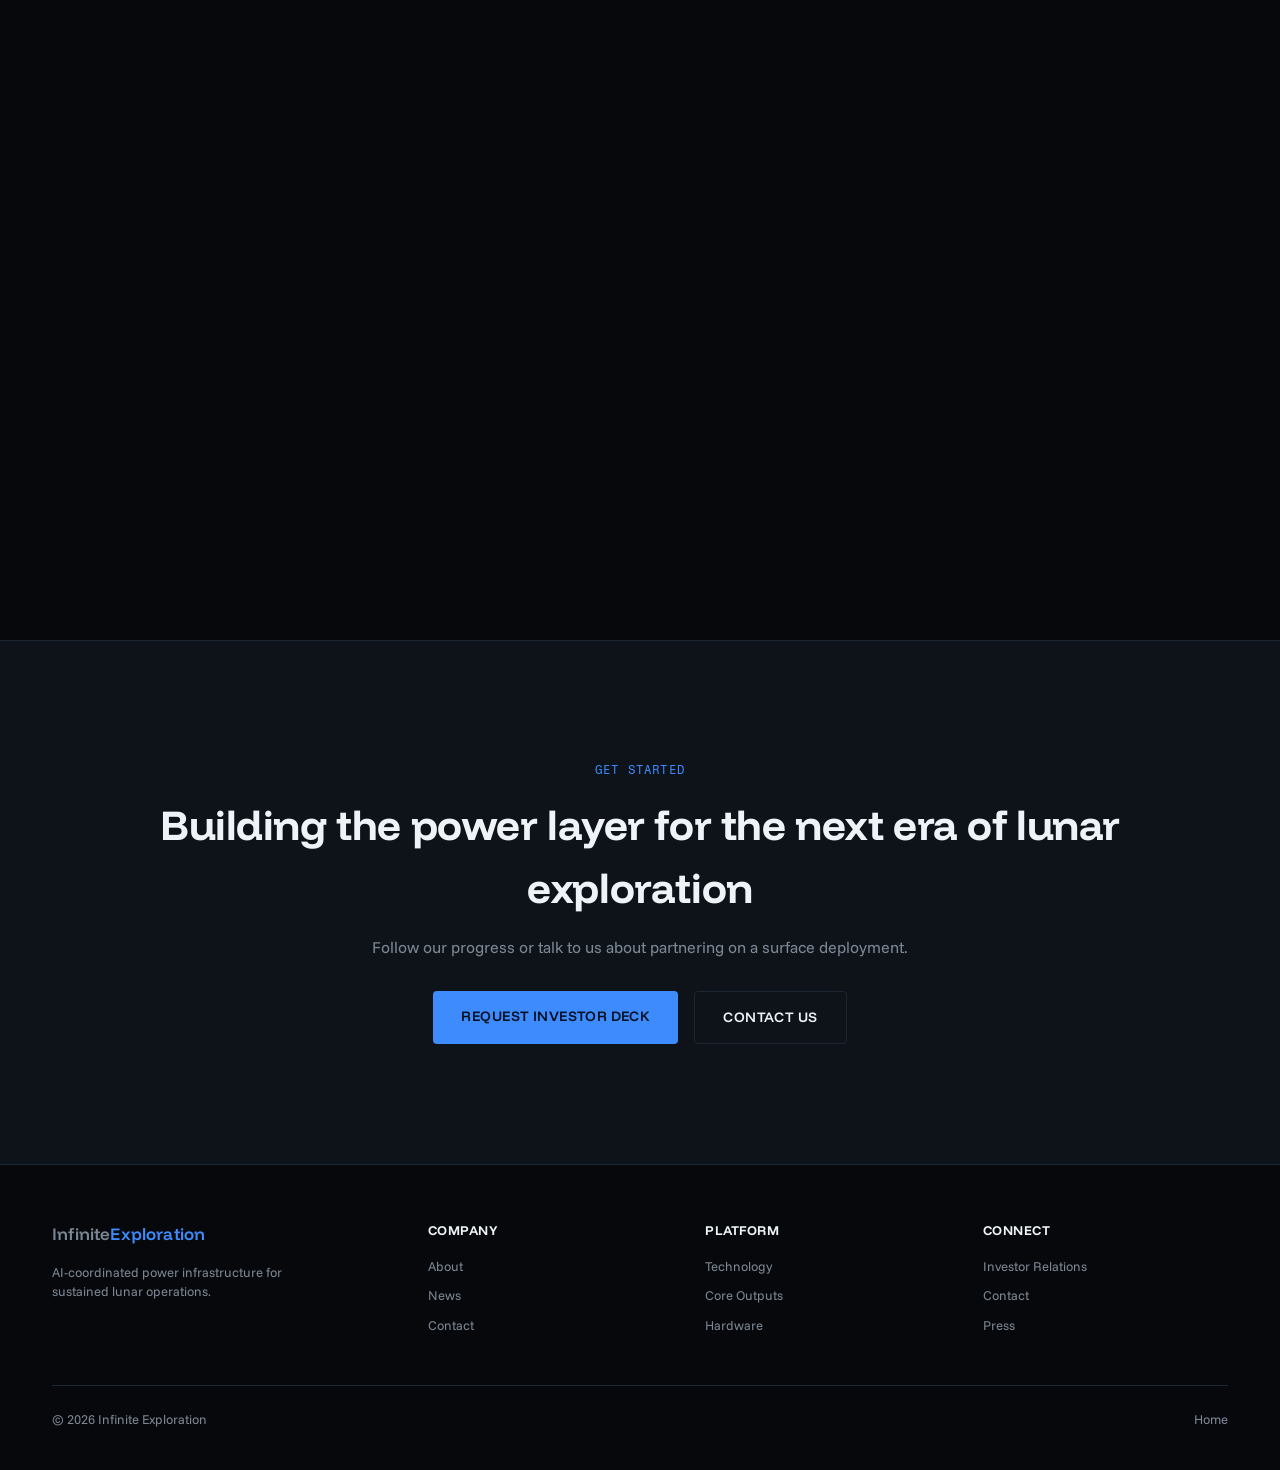
==== commit 31d3928c: "Pin Who We Are, Three Core Outputs, and Roadmap like the stat band Generalize the stat band's mechan" ====
--- a/index.html
+++ b/index.html
@@ -41,142 +41,136 @@
   <div class="scroll-cue">Scroll</div>
 </section>
 
-<section class="soft-bg-section">
-  <div class="soft-bg" data-parallax="0.12">
-    <div class="soft-bg-img" style="background-image:url('images/d6-whoweare-bg.jpg')"></div>
-  </div>
-  <div class="soft-bg-overlay"></div>
-  <div class="wrap soft-bg-inner">
-    <div class="section-head reveal">
-      <div class="section-tag">Who We Are</div>
-      <h2>The utility layer lunar missions currently build from scratch</h2>
-      <p class="section-desc">Every lander, rover, and habitat today solves power, life-support gases, and water independently. Infinite Exploration builds shared, autonomous infrastructure that does it once &mdash; so the next mission doesn&rsquo;t have to.</p>
-    </div>
-  </div>
-</section>
-
-<section class="missions soft-bg-section" id="outputs">
-  <div class="soft-bg" data-parallax="0.14">
-    <div class="soft-bg-img" style="background-image:url('images/d6-outputs-bg.jpg')"></div>
-  </div>
-  <div class="soft-bg-overlay"></div>
-  <div class="wrap soft-bg-inner">
-    <div class="section-head reveal">
-      <div class="section-tag">Three Core Outputs</div>
-      <h2>One regenerative cycle, three things every mission needs</h2>
-      <p class="section-desc">AI-coordinated solar generation and electrolysis produce all three as co-products of a single system &mdash; no added mass, no separate supply chains.</p>
-    </div>
-  </div>
-  <div class="wrap soft-bg-inner">
-    <div class="mission-grid reveal-stagger">
-      <div class="mission-card">
-        <div class="mission-index">01</div>
-        <h3>Power</h3>
-        <p>Continuous electrical power scalable from 1&nbsp;kW to MW-class systems for uninterrupted lunar surface operations.</p>
-      </div>
-      <div class="mission-card">
-        <div class="mission-index">02</div>
-        <h3>Hydrogen</h3>
-        <p>Produced by water electrolysis using surplus solar energy. Used for fuel-cell power generation or as propellant for landers and rockets.</p>
-      </div>
-      <div class="mission-card">
-        <div class="mission-index">03</div>
-        <h3>Oxygen</h3>
-        <p>Produced by water electrolysis. Supports life support for lunar habitats and serves as an oxidizer for landers and rockets.</p>
-      </div>
-    </div>
-  </div>
-</section>
-
-<section class="statband">
-  <div class="statband-bg">
+<section class="pin-section pin-short soft-bg-section">
+  <div class="pin-panel">
+    <div class="soft-bg" data-parallax="0.12">
+      <div class="soft-bg-img" style="background-image:url('images/d6-whoweare-bg.jpg')"></div>
+    </div>
+    <div class="soft-bg-overlay"></div>
+    <div class="wrap pin-content">
+      <div class="section-head reveal">
+        <div class="section-tag">Who We Are</div>
+        <h2>The utility layer lunar missions currently build from scratch</h2>
+        <p class="section-desc">Every lander, rover, and habitat today solves power, life-support gases, and water independently. Infinite Exploration builds shared, autonomous infrastructure that does it once &mdash; so the next mission doesn&rsquo;t have to.</p>
+      </div>
+    </div>
+  </div>
+</section>
+
+<section class="pin-section missions soft-bg-section" id="outputs">
+  <div class="pin-panel">
+    <div class="soft-bg" data-parallax="0.14">
+      <div class="soft-bg-img" style="background-image:url('images/d6-outputs-bg.jpg')"></div>
+    </div>
+    <div class="soft-bg-overlay"></div>
+    <div class="wrap pin-content">
+      <div class="section-head reveal">
+        <div class="section-tag">Three Core Outputs</div>
+        <h2>One regenerative cycle, three things every mission needs</h2>
+        <p class="section-desc">AI-coordinated solar generation and electrolysis produce all three as co-products of a single system &mdash; no added mass, no separate supply chains.</p>
+      </div>
+      <div class="mission-grid floating">
+        <div class="mission-card" data-align-offset="260" data-align-arrive="0.5">
+          <div class="mission-index">01</div>
+          <h3>Power</h3>
+          <p>Continuous electrical power scalable from 1&nbsp;kW to MW-class systems for uninterrupted lunar surface operations.</p>
+        </div>
+        <div class="mission-card" data-align-offset="520" data-align-arrive="0.68">
+          <div class="mission-index">02</div>
+          <h3>Hydrogen</h3>
+          <p>Produced by water electrolysis using surplus solar energy. Used for fuel-cell power generation or as propellant for landers and rockets.</p>
+        </div>
+        <div class="mission-card" data-align-offset="380" data-align-arrive="0.58">
+          <div class="mission-index">03</div>
+          <h3>Oxygen</h3>
+          <p>Produced by water electrolysis. Supports life support for lunar habitats and serves as an oxidizer for landers and rockets.</p>
+        </div>
+      </div>
+    </div>
+  </div>
+</section>
+
+<section class="pin-section statband">
+  <div class="pin-panel">
     <div class="statband-bg-img" style="background-image:url('images/d6-stats-arrayfield.jpg')"></div>
     <div class="statband-overlay"></div>
-  </div>
-  <div class="wrap statband-inner">
-    <div class="section-head reveal">
-      <div class="section-tag">Why Lunar Energy Infrastructure</div>
-      <h2>The Moon doesn&rsquo;t give you power for free</h2>
-    </div>
-    <div class="statcard-stack">
-      <div class="statcard" data-parallax="0.06" style="left:0%;top:60px;z-index:2;">
-        <div class="statcard-img" style="background-image:url('images/stats/d6-stat-lunarnight-v2.png')"></div>
-        <div class="statcard-shade"></div>
-        <div class="statcard-content">
-          <div class="statcard-num">14 days</div>
-          <div class="statcard-label">Lunar night with zero solar input</div>
-        </div>
-      </div>
-      <div class="statcard" data-parallax="0.1" style="left:14%;top:170px;z-index:3;">
-        <div class="statcard-img" style="background-image:url('images/d6-ops-control.jpg')"></div>
-        <div class="statcard-shade"></div>
-        <div class="statcard-content">
-          <div class="statcard-num">~300&deg;C</div>
-          <div class="statcard-label">Temperature swing, day to night</div>
-        </div>
-      </div>
-      <div class="statcard" data-parallax="0.08" style="left:40%;top:20px;z-index:1;">
-        <div class="statcard-img" style="background-image:url('images/stats/d6-stat-orbital-thruster.png')"></div>
-        <div class="statcard-shade"></div>
-        <div class="statcard-content">
-          <div class="statcard-num">$1M+/kg</div>
-          <div class="statcard-label">Cost of launching power instead of producing it in place</div>
-        </div>
-      </div>
-      <div class="statcard" data-parallax="0.12" style="left:54%;top:140px;z-index:4;">
-        <div class="statcard-img" style="background-image:url('images/stats/d6-stat-launch-trajectory.png');background-position:78% 35%;"></div>
-        <div class="statcard-shade"></div>
-        <div class="statcard-content">
-          <div class="statcard-num">0 Power Grid</div>
-          <div class="statcard-label">Purpose-built lunar power utilities operating today</div>
-        </div>
-      </div>
-    </div>
-  </div>
-</section>
-
-<section>
-  <div class="wrap">
-    <div class="section-head reveal">
-      <div class="section-tag">Roadmap</div>
-      <h2>From prototype to lunar utility</h2>
-    </div>
-    <div class="roadmap-line reveal-stagger">
-      <div class="rm-item">
-        <div class="rm-dot"></div>
-        <div class="rm-phase">Now</div>
-        <div class="rm-title">Ground prototype validation</div>
-        <div class="rm-desc">Full regenerative cycle demonstrated in a lunar-representative thermal-vacuum environment.</div>
-      </div>
-      <div class="rm-item">
-        <div class="rm-dot"></div>
-        <div class="rm-phase">Next</div>
-        <div class="rm-title">Technical demonstration</div>
-        <div class="rm-desc">Partner with NASA and commercial lunar lander companies to validate key technologies through an on-orbit or lunar payload demonstration.</div>
-      </div>
-      <div class="rm-item">
-        <div class="rm-dot"></div>
-        <div class="rm-phase">2032</div>
-        <div class="rm-title">Surface demonstration</div>
-        <div class="rm-desc">Deploy the first lunar energy infrastructure system, delivering power, hydrogen, oxygen, and refueling services on the lunar surface.</div>
-      </div>
-      <div class="rm-item">
-        <div class="rm-dot"></div>
-        <div class="rm-phase">2035+</div>
-        <div class="rm-title">Commercial utility service</div>
-        <div class="rm-desc">Power-as-a-service offering for landers, habitats, and ISRU operators.</div>
-      </div>
-    </div>
-  </div>
-</section>
-
-<section id="news">
-  <div class="wrap">
-    <div class="section-head reveal">
-      <div class="section-tag">Featured News</div>
-      <h2>Latest from Infinite Exploration</h2>
-    </div>
-    <div class="news-coming-soon reveal">Coming soon</div>
+    <div class="wrap pin-content">
+      <div class="section-head reveal">
+        <div class="section-tag">Why Lunar Energy Infrastructure</div>
+        <h2>The Moon doesn&rsquo;t give you power for free</h2>
+      </div>
+      <div class="statcard-row">
+        <div class="statcard" data-align-offset="280" data-align-arrive="0.5">
+          <div class="statcard-img" style="background-image:url('images/stats/d6-stat-lunarnight-v2.png')"></div>
+          <div class="statcard-shade"></div>
+          <div class="statcard-content">
+            <div class="statcard-num">14 days</div>
+            <div class="statcard-label">Lunar night with zero solar input</div>
+          </div>
+        </div>
+        <div class="statcard" data-align-offset="620" data-align-arrive="0.72">
+          <div class="statcard-img" style="background-image:url('images/d6-ops-control.jpg')"></div>
+          <div class="statcard-shade"></div>
+          <div class="statcard-content">
+            <div class="statcard-num">~300&deg;C</div>
+            <div class="statcard-label">Temperature swing, day to night</div>
+          </div>
+        </div>
+        <div class="statcard" data-align-offset="430" data-align-arrive="0.58">
+          <div class="statcard-img" style="background-image:url('images/stats/d6-stat-orbital-thruster.png')"></div>
+          <div class="statcard-shade"></div>
+          <div class="statcard-content">
+            <div class="statcard-num">$1M+/kg</div>
+            <div class="statcard-label">Cost of launching power instead of producing it in place</div>
+          </div>
+        </div>
+        <div class="statcard" data-align-offset="760" data-align-arrive="0.65">
+          <div class="statcard-img" style="background-image:url('images/stats/d6-stat-powergrid-base.jpg');background-position:30% 50%;"></div>
+          <div class="statcard-shade"></div>
+          <div class="statcard-content">
+            <div class="statcard-num">0 Power Grid</div>
+            <div class="statcard-label">Purpose-built lunar power utilities operating today</div>
+          </div>
+        </div>
+      </div>
+    </div>
+  </div>
+</section>
+
+<section class="pin-section">
+  <div class="pin-panel">
+    <div class="wrap pin-content">
+      <div class="section-head reveal">
+        <div class="section-tag">Roadmap</div>
+        <h2>From prototype to lunar utility</h2>
+      </div>
+      <div class="roadmap-line">
+        <div class="rm-item" data-align-offset="200" data-align-arrive="0.45">
+          <div class="rm-dot"></div>
+          <div class="rm-phase">Now</div>
+          <div class="rm-title">Ground prototype validation</div>
+          <div class="rm-desc">Full regenerative cycle demonstrated in a lunar-representative thermal-vacuum environment.</div>
+        </div>
+        <div class="rm-item" data-align-offset="360" data-align-arrive="0.55">
+          <div class="rm-dot"></div>
+          <div class="rm-phase">Next</div>
+          <div class="rm-title">Technical demonstration</div>
+          <div class="rm-desc">Partner with NASA and commercial lunar lander companies to validate key technologies through an on-orbit or lunar payload demonstration.</div>
+        </div>
+        <div class="rm-item" data-align-offset="520" data-align-arrive="0.64">
+          <div class="rm-dot"></div>
+          <div class="rm-phase">2032</div>
+          <div class="rm-title">Surface demonstration</div>
+          <div class="rm-desc">Deploy the first lunar energy infrastructure system, delivering power, hydrogen, oxygen, and refueling services on the lunar surface.</div>
+        </div>
+        <div class="rm-item" data-align-offset="680" data-align-arrive="0.72">
+          <div class="rm-dot"></div>
+          <div class="rm-phase">2035+</div>
+          <div class="rm-title">Commercial utility service</div>
+          <div class="rm-desc">Power-as-a-service offering for landers, habitats, and ISRU operators.</div>
+        </div>
+      </div>
+    </div>
   </div>
 </section>
 
--- a/assets/style.css
+++ b/assets/style.css
@@ -106,6 +106,9 @@
 
 /* soft background photo section — used for text-heavy sections that still want a photo backdrop */
 .soft-bg-section{position:relative;overflow:hidden;}
+/* sticky pinning breaks inside an overflow:hidden ancestor — pinned
+   soft-bg sections clip via .pin-panel instead */
+.pin-section.soft-bg-section{overflow:visible;}
 .soft-bg{position:absolute;inset:-18% 0;will-change:transform;}
 .soft-bg-img{
   position:absolute;inset:-10%;
@@ -125,6 +128,10 @@
 /* card grid — mission areas / core outputs, 3 or 4 col */
 .mission-grid{display:grid;grid-template-columns:repeat(3,1fr);gap:1px;background:var(--line);border:1px solid var(--line);}
 .mission-grid.cols-4{grid-template-columns:repeat(4,1fr);}
+/* floating variant — separated cards that can move independently while a
+   pinned section animates them, instead of sharing one lined background */
+.mission-grid.floating{gap:24px;background:none;border:none;}
+.mission-grid.floating .mission-card{border:1px solid var(--line);border-radius:10px;will-change:transform;}
 .mission-card{background:var(--bg-2);padding:44px 36px;}
 .mission-index{font-family:var(--font-mono);font-size:12px;color:var(--accent);margin-bottom:24px;}
 .mission-card h3{font-family:var(--font-display);font-size:21px;font-weight:700;margin-bottom:14px;}
@@ -146,11 +153,21 @@
 .product-card h3{font-family:var(--font-display);font-size:18px;margin-bottom:8px;}
 .product-card p{font-size:14px;color:var(--text-dim);}
 
-/* stat band — full bleed, used for "why it matters" / proof style content.
-   background is pinned (position:sticky) for the section's full height, so
-   it holds still while the stat cards scroll past on top, turion-style */
-.statband{position:relative;padding:0;}
-.statband-bg{position:sticky;top:0;height:100vh;overflow:hidden;z-index:0;}
+/* pinned sections — the .pin-panel sticks for the section's extra scroll
+   height while script.js eases each [data-align-offset] child up from that
+   many px below its resting spot, finishing at its data-align-arrive
+   fraction of the pinned scroll; the settled layout then holds until the
+   section unpins */
+.pin-section{position:relative;padding:0;height:220vh;}
+.pin-section.pin-short{height:160vh;}
+.pin-panel{
+  position:sticky;top:0;height:100vh;overflow:hidden;
+  display:flex;align-items:center;
+}
+.pin-content{position:relative;z-index:1;width:100%;}
+
+/* stat band — full bleed pinned band with photo background */
+.statband{height:260vh;}
 .statband-bg-img{
   position:absolute;inset:-10%;
   background-size:cover;background-position:center 55%;background-repeat:no-repeat;
@@ -158,16 +175,11 @@
   will-change:transform;
 }
 .statband-overlay{position:absolute;inset:0;background:rgba(6,8,11,0.72);}
-.statband-inner{
-  position:relative;z-index:1;min-height:1400px;
-  display:flex;flex-direction:column;justify-content:center;padding:60px 0;
-}
-
-/* overlapping stat photo cards — each card drifts at its own scroll speed
-   so they slide over/under each other, turion-style */
-.statcard-stack{position:relative;height:520px;margin-top:80px;}
+
+/* stat photo cards — side by side, staggered until scroll aligns them */
+.statcard-row{display:flex;gap:24px;margin-top:72px;}
 .statcard{
-  position:absolute;top:0;width:210px;height:260px;
+  position:relative;flex:1;height:280px;
   border-radius:10px;overflow:hidden;border:1px solid rgba(255,255,255,0.12);
   box-shadow:0 30px 50px rgba(0,0,0,0.5);will-change:transform;
 }
@@ -177,10 +189,11 @@
 .statcard-num{font-family:var(--font-mono);font-size:30px;font-weight:600;color:var(--text);line-height:1;}
 .statcard-label{font-size:11px;letter-spacing:0.08em;text-transform:uppercase;color:var(--text-dim);margin-top:8px;max-width:170px;}
 @media (max-width:900px){
-  .statband-bg{position:absolute;inset:-15% 0;height:auto;}
-  .statband-inner{min-height:0;display:block;padding:70px 0;}
-  .statcard-stack{height:auto;display:flex;flex-direction:column;gap:16px;}
-  .statcard{position:static;width:100%;height:150px;transform:none!important;}
+  .pin-section, .pin-section.pin-short, .statband{height:auto;}
+  .pin-panel{position:relative;height:auto;display:block;padding:70px 0;}
+  .pin-panel [data-align-offset]{transform:none!important;}
+  .statcard-row{flex-direction:column;gap:16px;margin-top:48px;}
+  .statcard{flex:none;height:150px;}
 }
 
 /* ops / telemetry panel */
@@ -314,6 +327,9 @@
 
 @media (max-width:900px){
   .mission-grid, .product-grid, .statband-grid, .news-grid, .team-grid{grid-template-columns:1fr 1fr;}
+  /* odd card counts leave an empty cell that exposes the grid's line-color
+     background as a gray block — stretch the lone last card across the row */
+  .mission-grid > :last-child:nth-child(odd){grid-column:1 / -1;}
   .ops-grid, .contact-grid{grid-template-columns:1fr;}
   .roadmap-line{grid-template-columns:1fr 1fr;row-gap:32px;}
   .roadmap-line::before{display:none;}
@@ -339,8 +355,11 @@
 @media (prefers-reduced-motion:reduce){
   .reveal, .reveal-stagger > *,
   .hero-bg, .hero-bg-img, .banner-bg, .banner-bg-img,
-  .statband-bg, .statband-bg-img, .ops-bg, .ops-bg-img, .quote-bg, .quote-bg-img,
-  .soft-bg, .soft-bg-img, .statcard{
+  .statband-bg-img, .ops-bg, .ops-bg-img, .quote-bg, .quote-bg-img,
+  .soft-bg, .soft-bg-img, .statcard, .pin-panel [data-align-offset]{
     opacity:1!important;transform:none!important;animation:none!important;transition:none!important;
   }
-}
+  /* no scroll animation to drive, so drop the extra pinned scroll length */
+  .pin-section, .pin-section.pin-short, .statband{height:auto;}
+  .pin-panel{position:relative;height:auto;padding:120px 0;}
+}
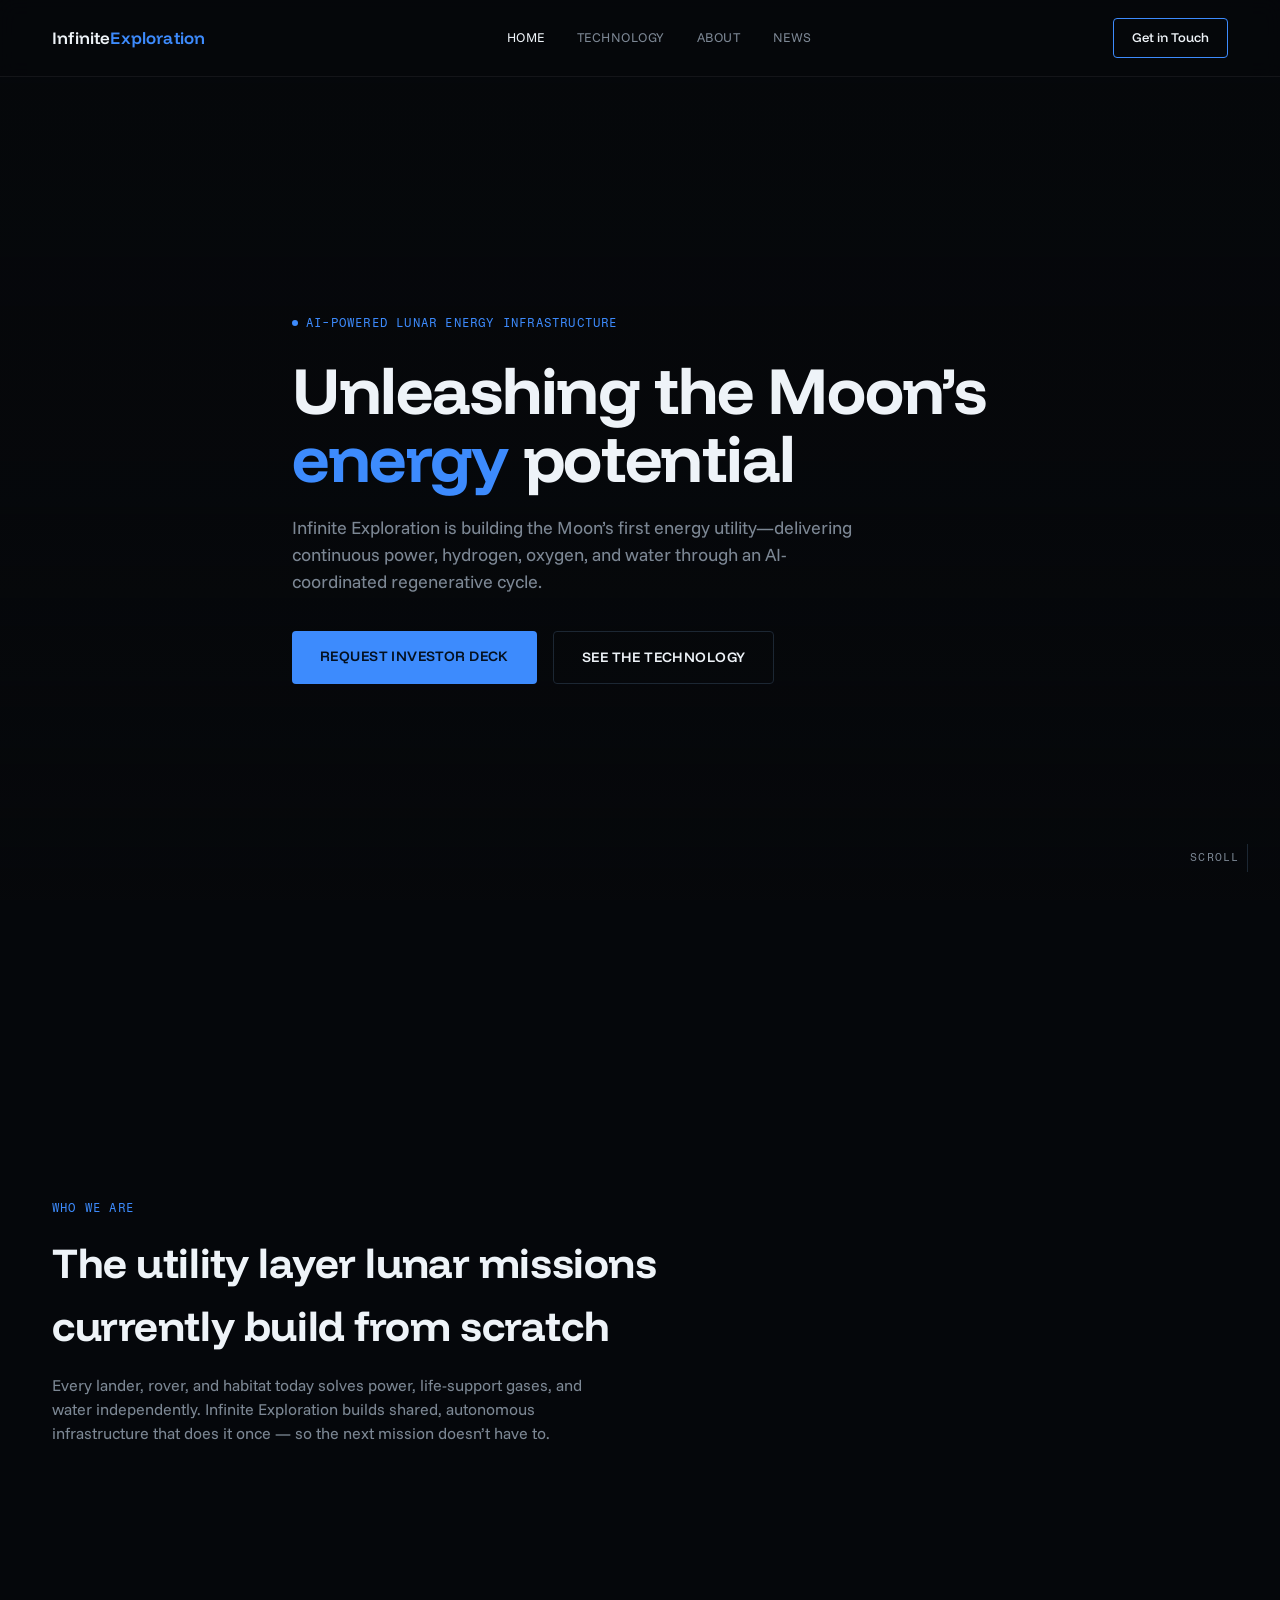
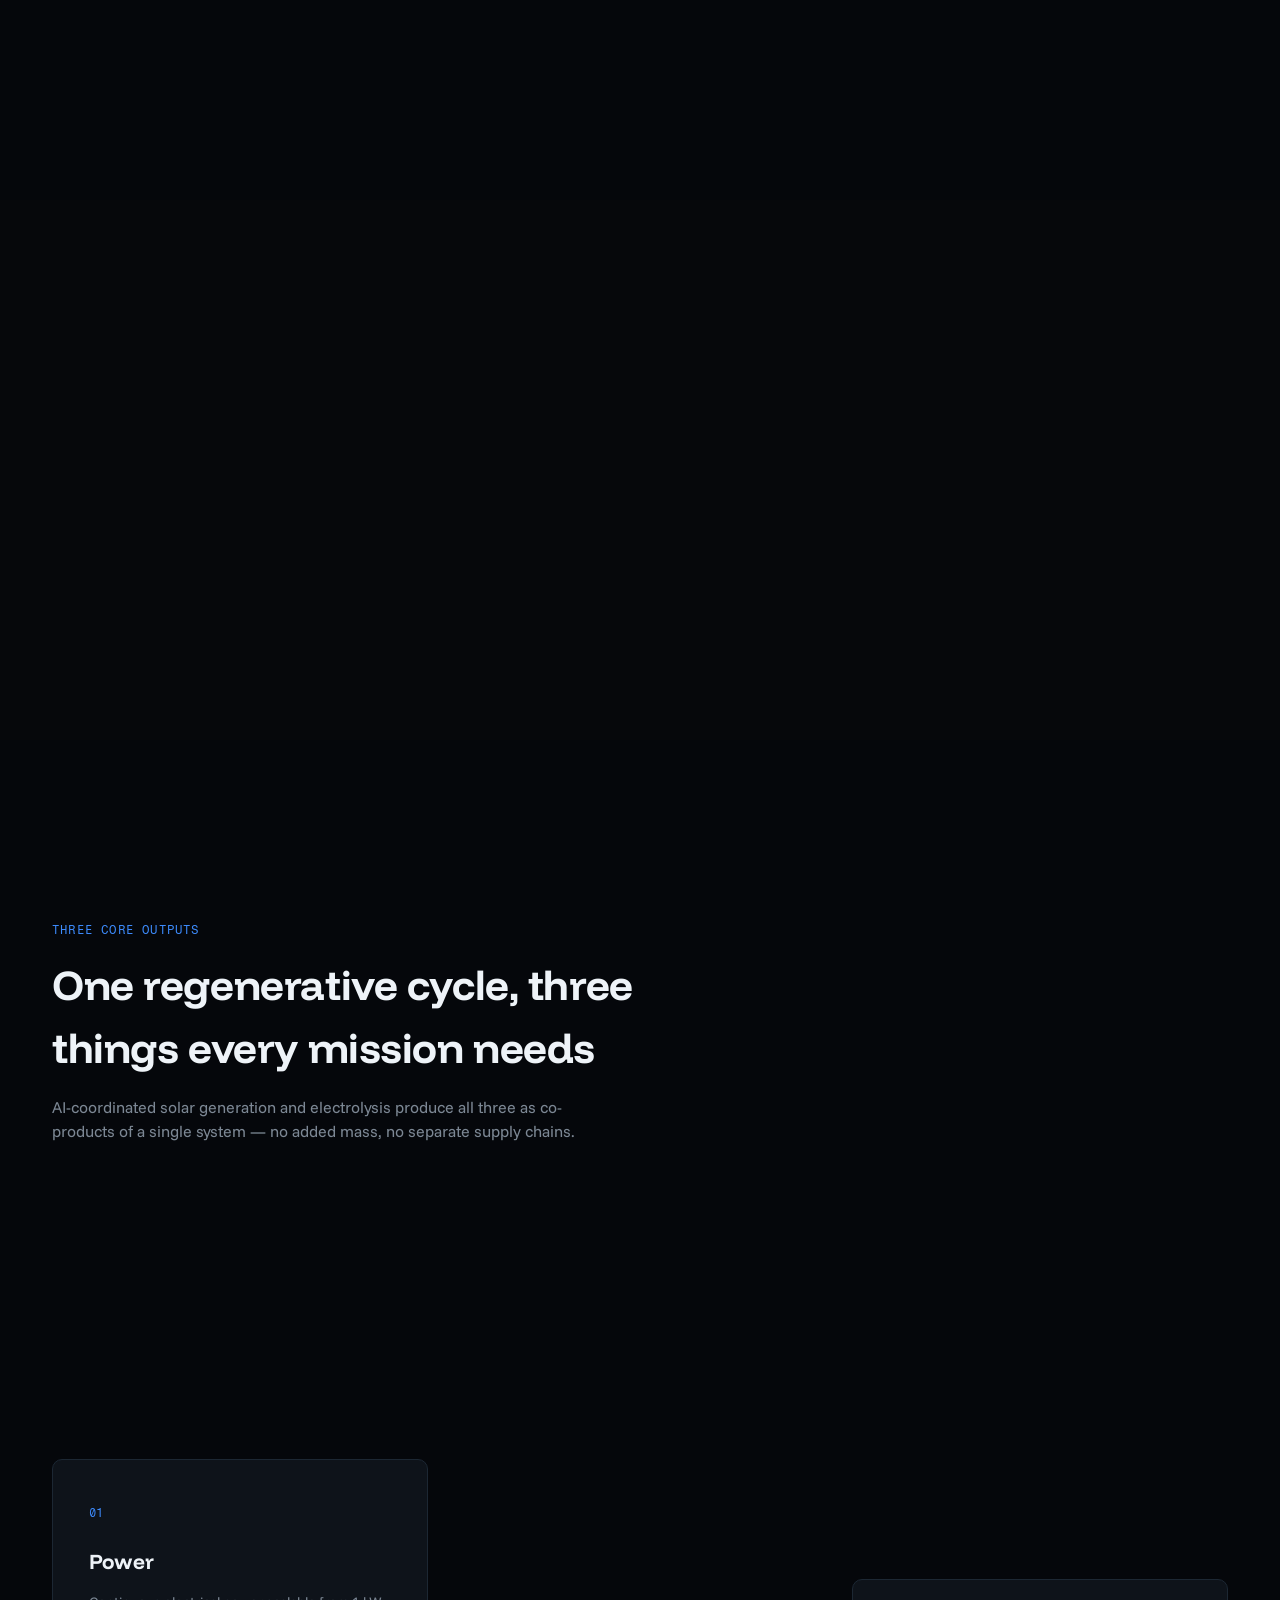
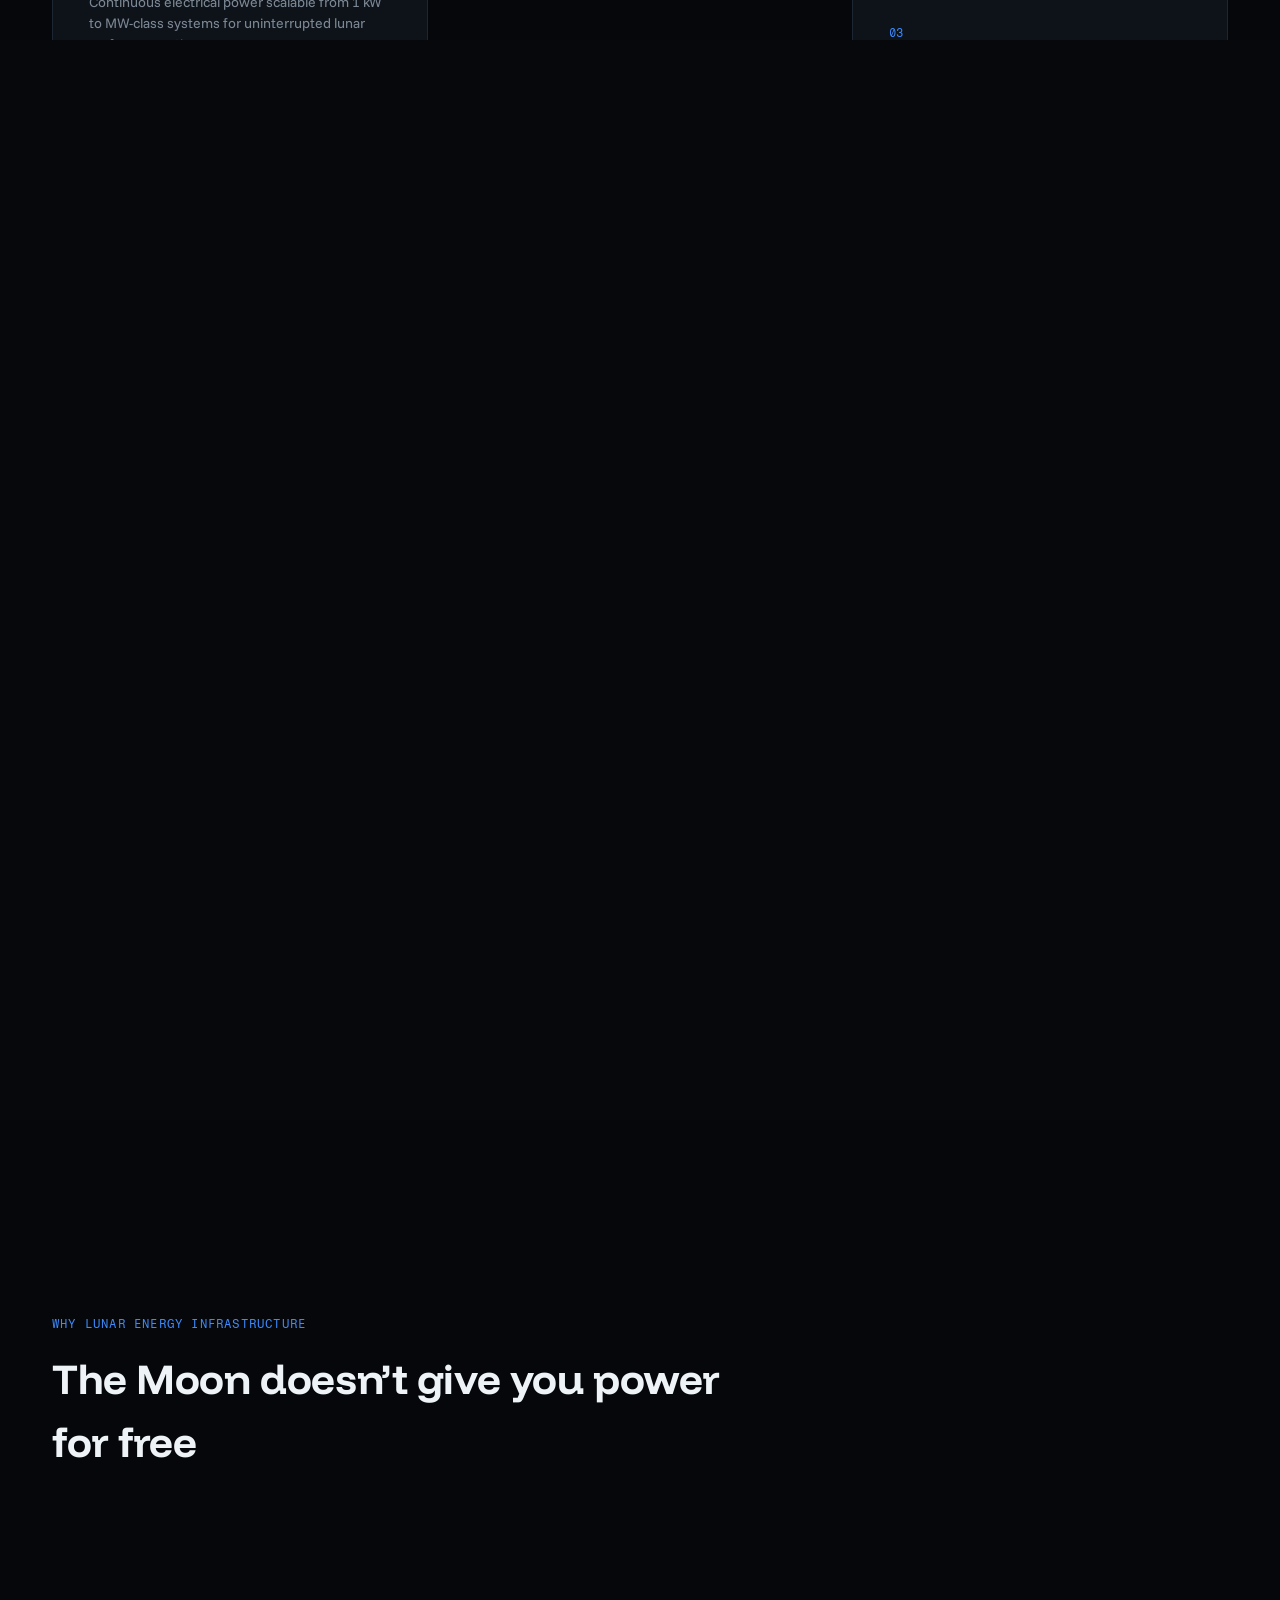
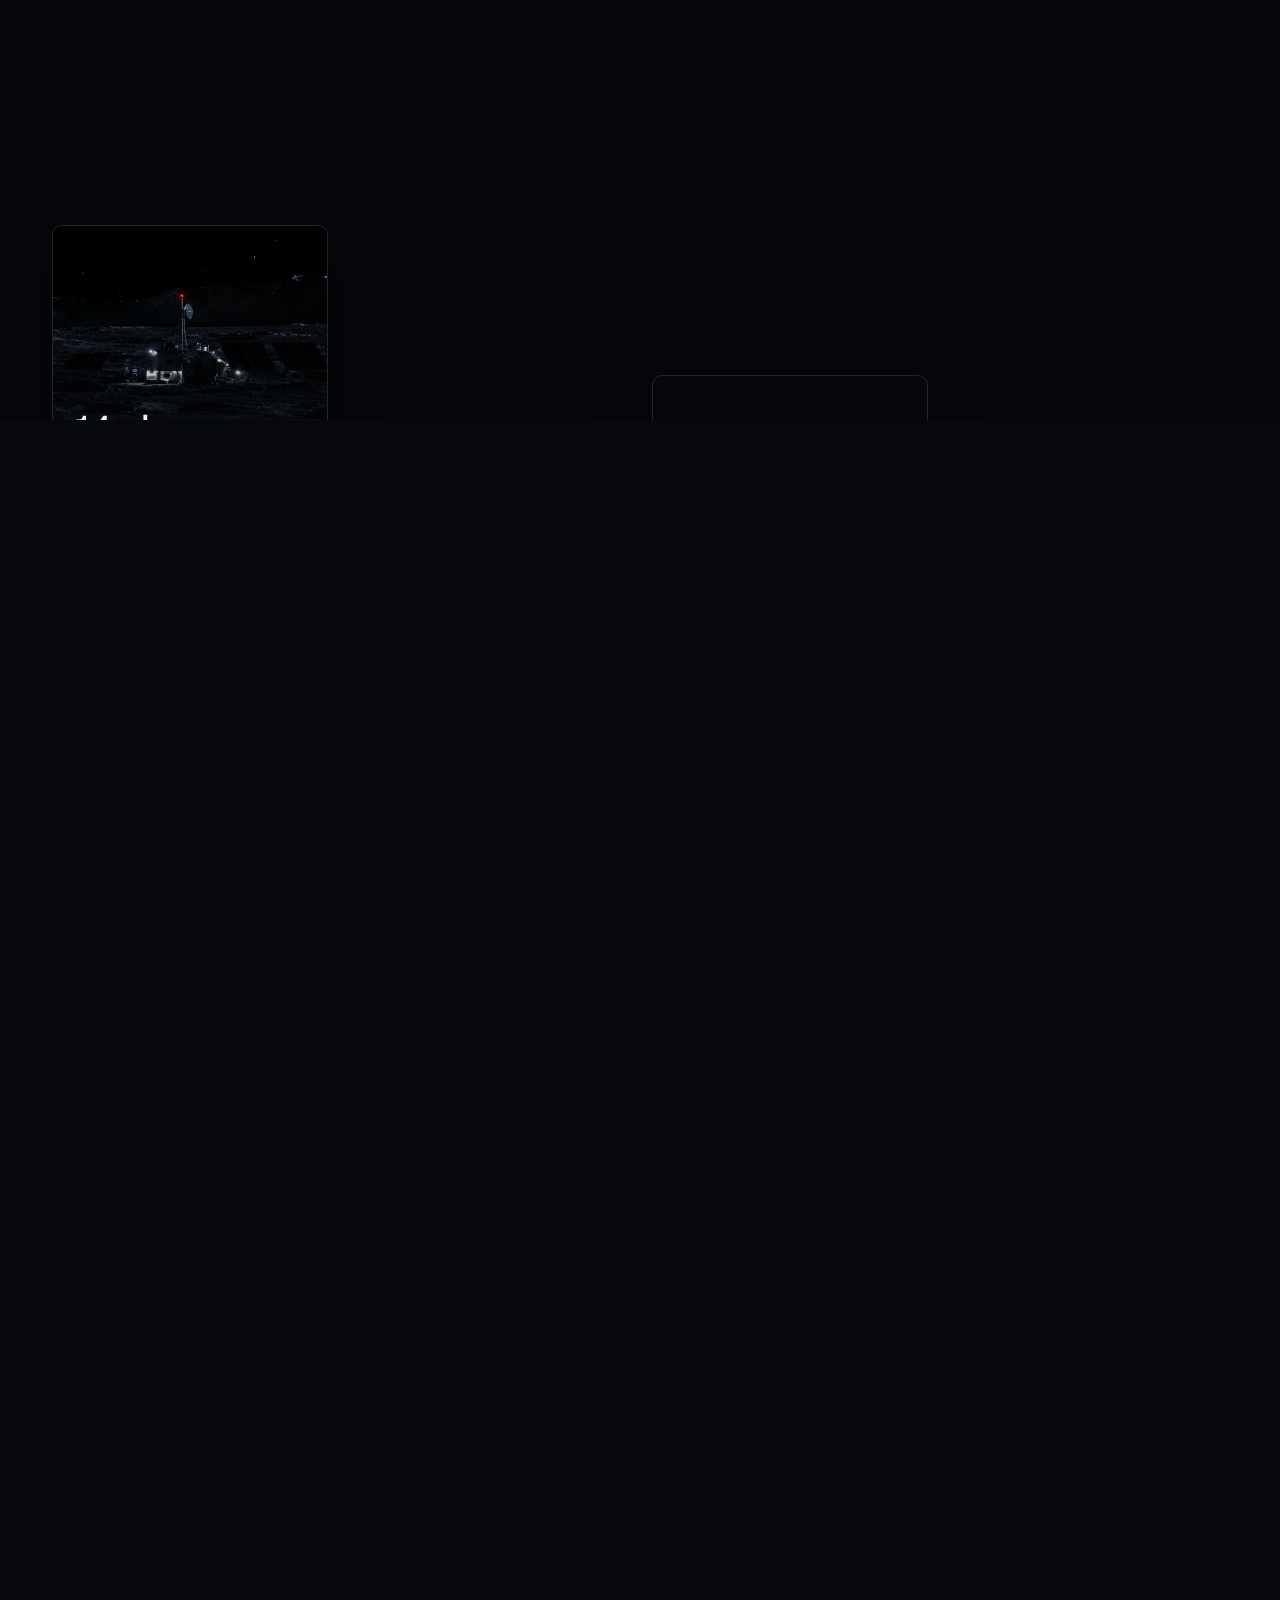
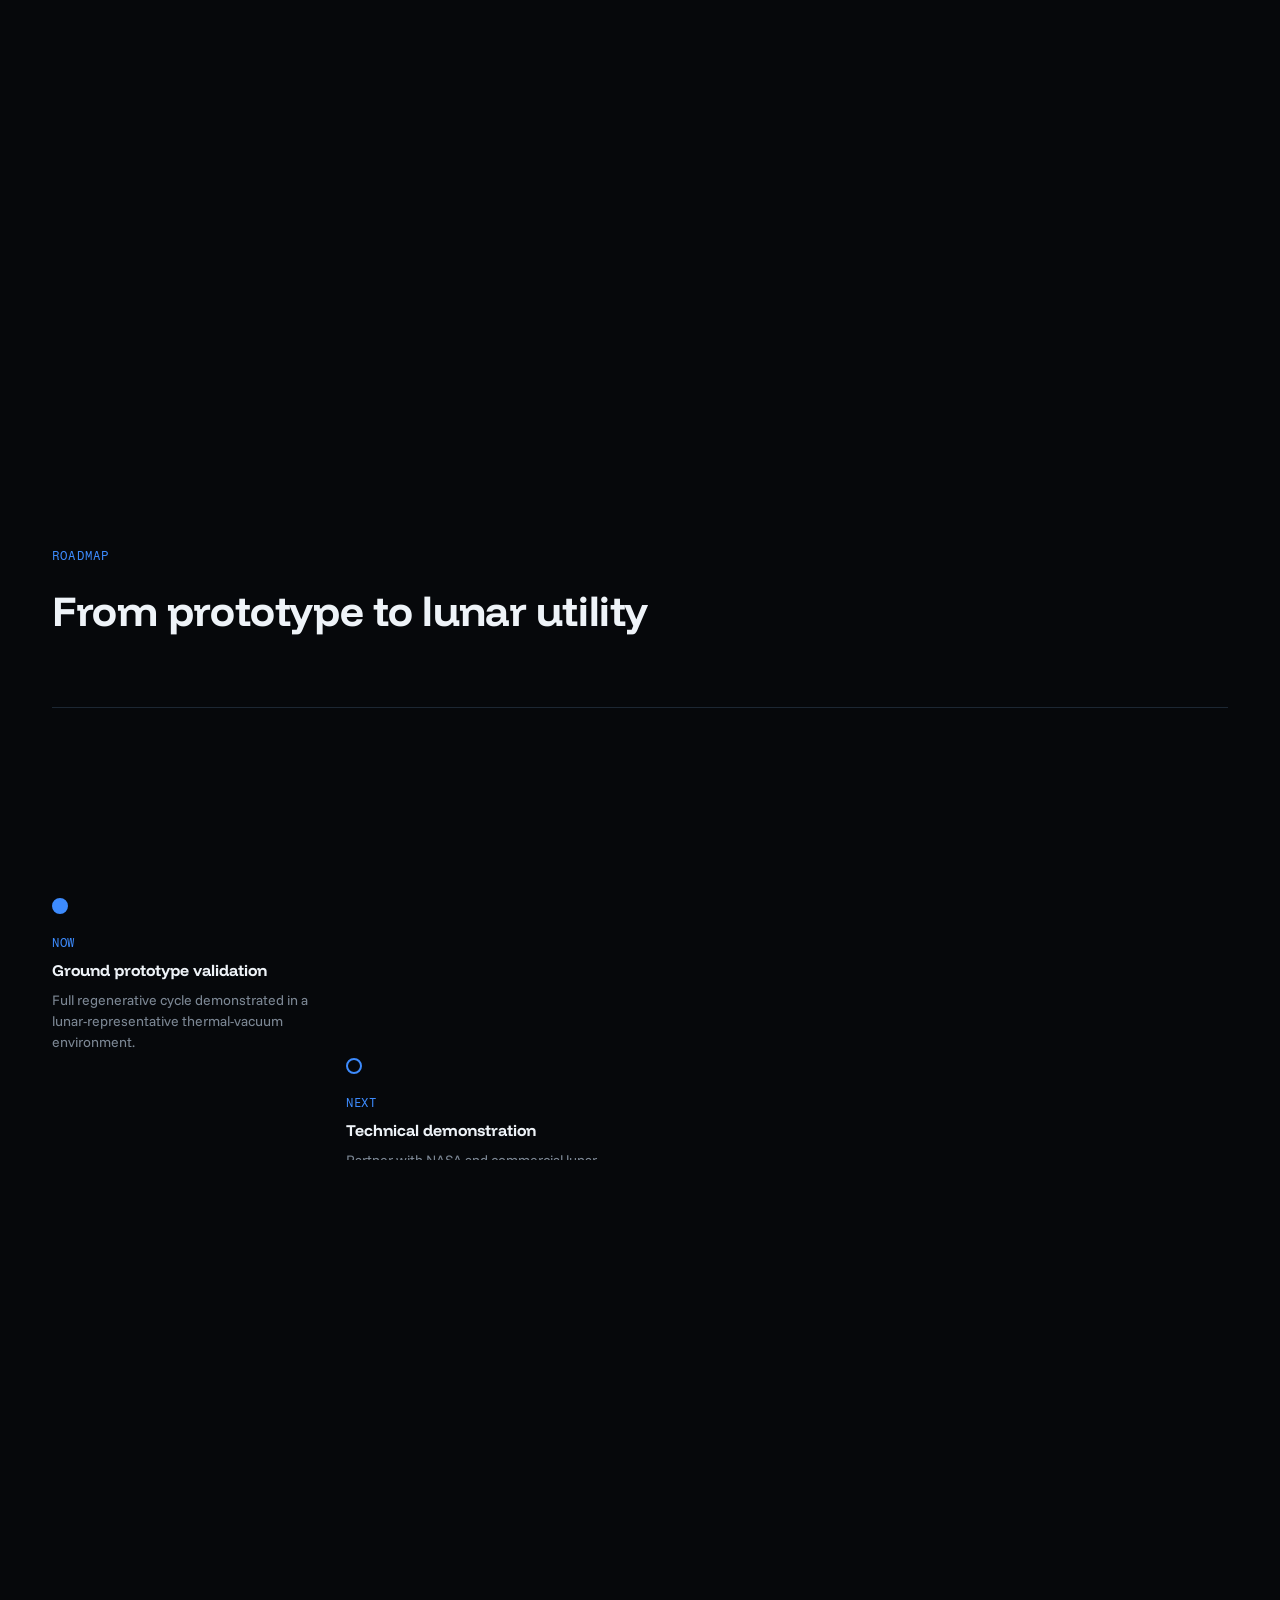
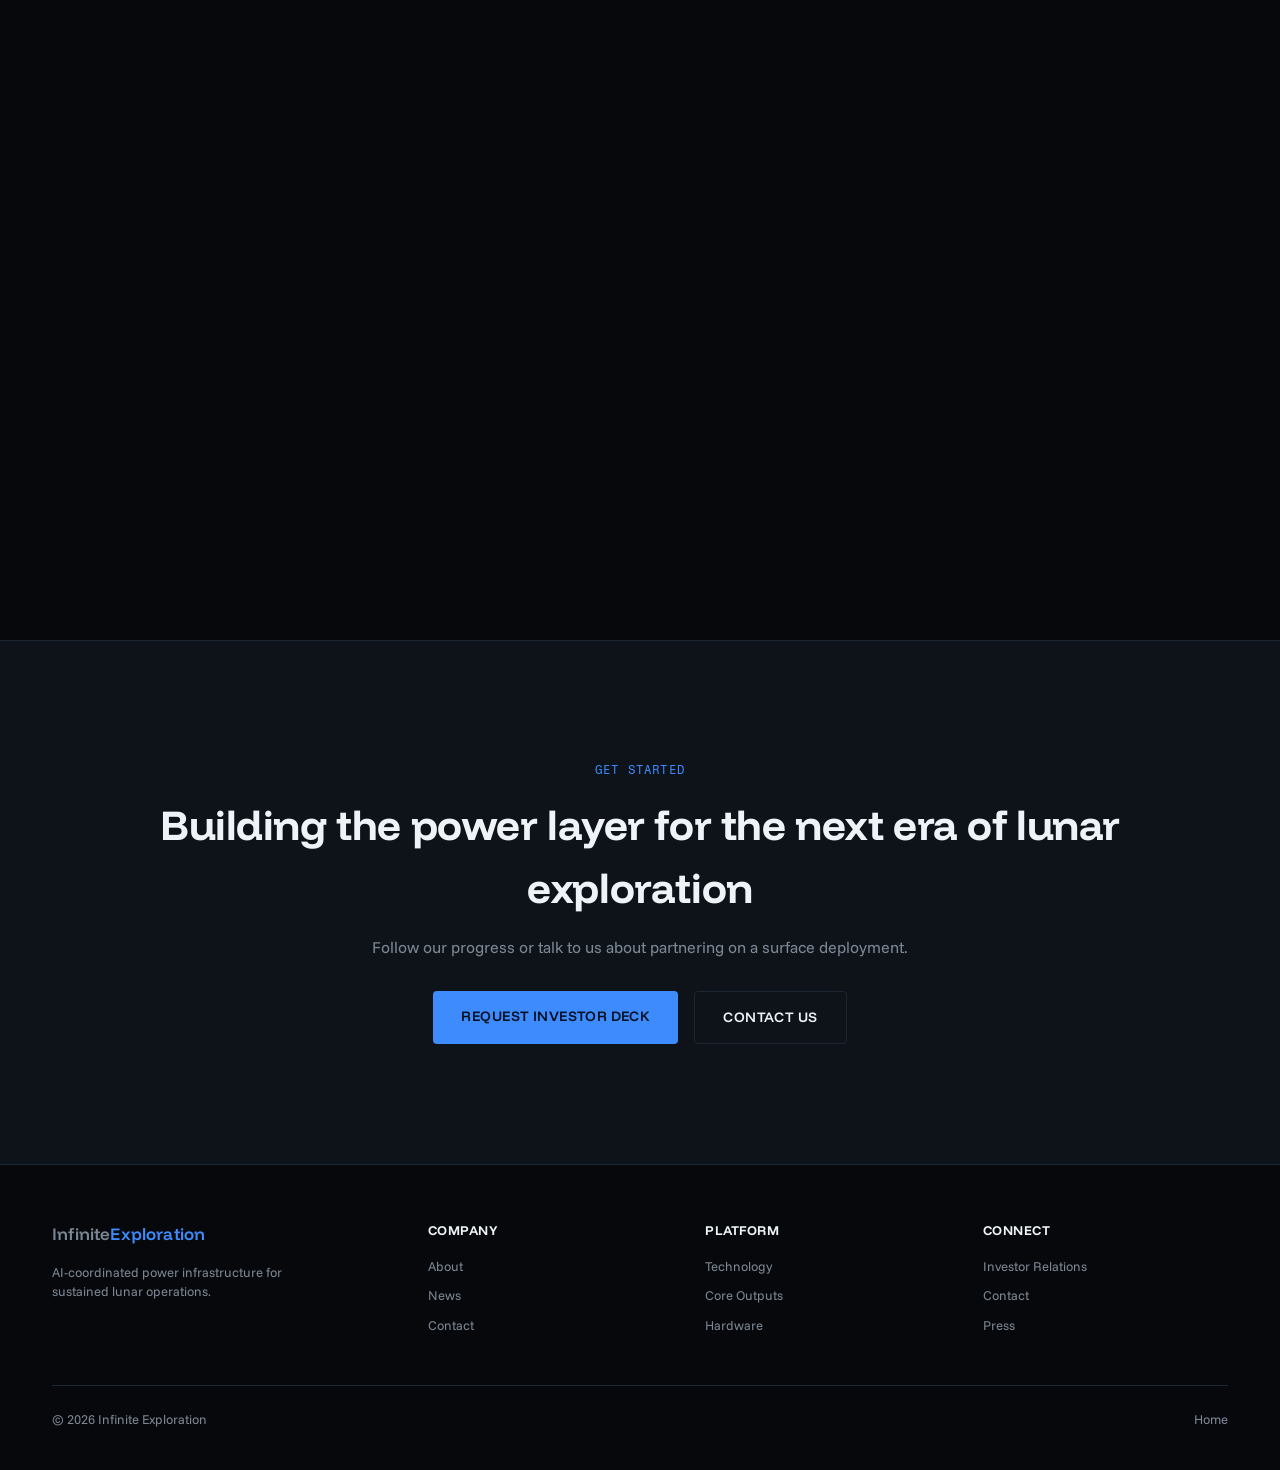
==== commit 4cf243f2: "Version asset URLs so browsers pick up CSS/JS changes The pinned-sections update looked broken becau" ====
--- a/index.html
+++ b/index.html
@@ -7,7 +7,7 @@
 <link rel="preconnect" href="https://fonts.googleapis.com">
 <link rel="preconnect" href="https://fonts.gstatic.com" crossorigin>
 <link href="https://fonts.googleapis.com/css2?family=Funnel+Display:wght@500;600;700&family=Funnel+Sans:ital,wght@0,400;0,500;0,600;1,400&family=Fragment+Mono&family=Chivo+Mono:wght@400;600&display=swap" rel="stylesheet">
-<link rel="stylesheet" href="assets/style.css">
+<link rel="stylesheet" href="assets/style.css?v=20260715">
 </head>
 <body>
 
@@ -117,7 +117,7 @@
           </div>
         </div>
         <div class="statcard" data-align-offset="430" data-align-arrive="0.58">
-          <div class="statcard-img" style="background-image:url('images/stats/d6-stat-orbital-thruster.png')"></div>
+          <div class="statcard-img" style="background-image:url('images/stats/d6-stat-orbital-thruster-v2.jpg')"></div>
           <div class="statcard-shade"></div>
           <div class="statcard-content">
             <div class="statcard-num">$1M+/kg</div>
@@ -219,6 +219,6 @@
   </div>
 </footer>
 
-<script src="assets/script.js"></script>
+<script src="assets/script.js?v=20260715"></script>
 </body>
 </html>
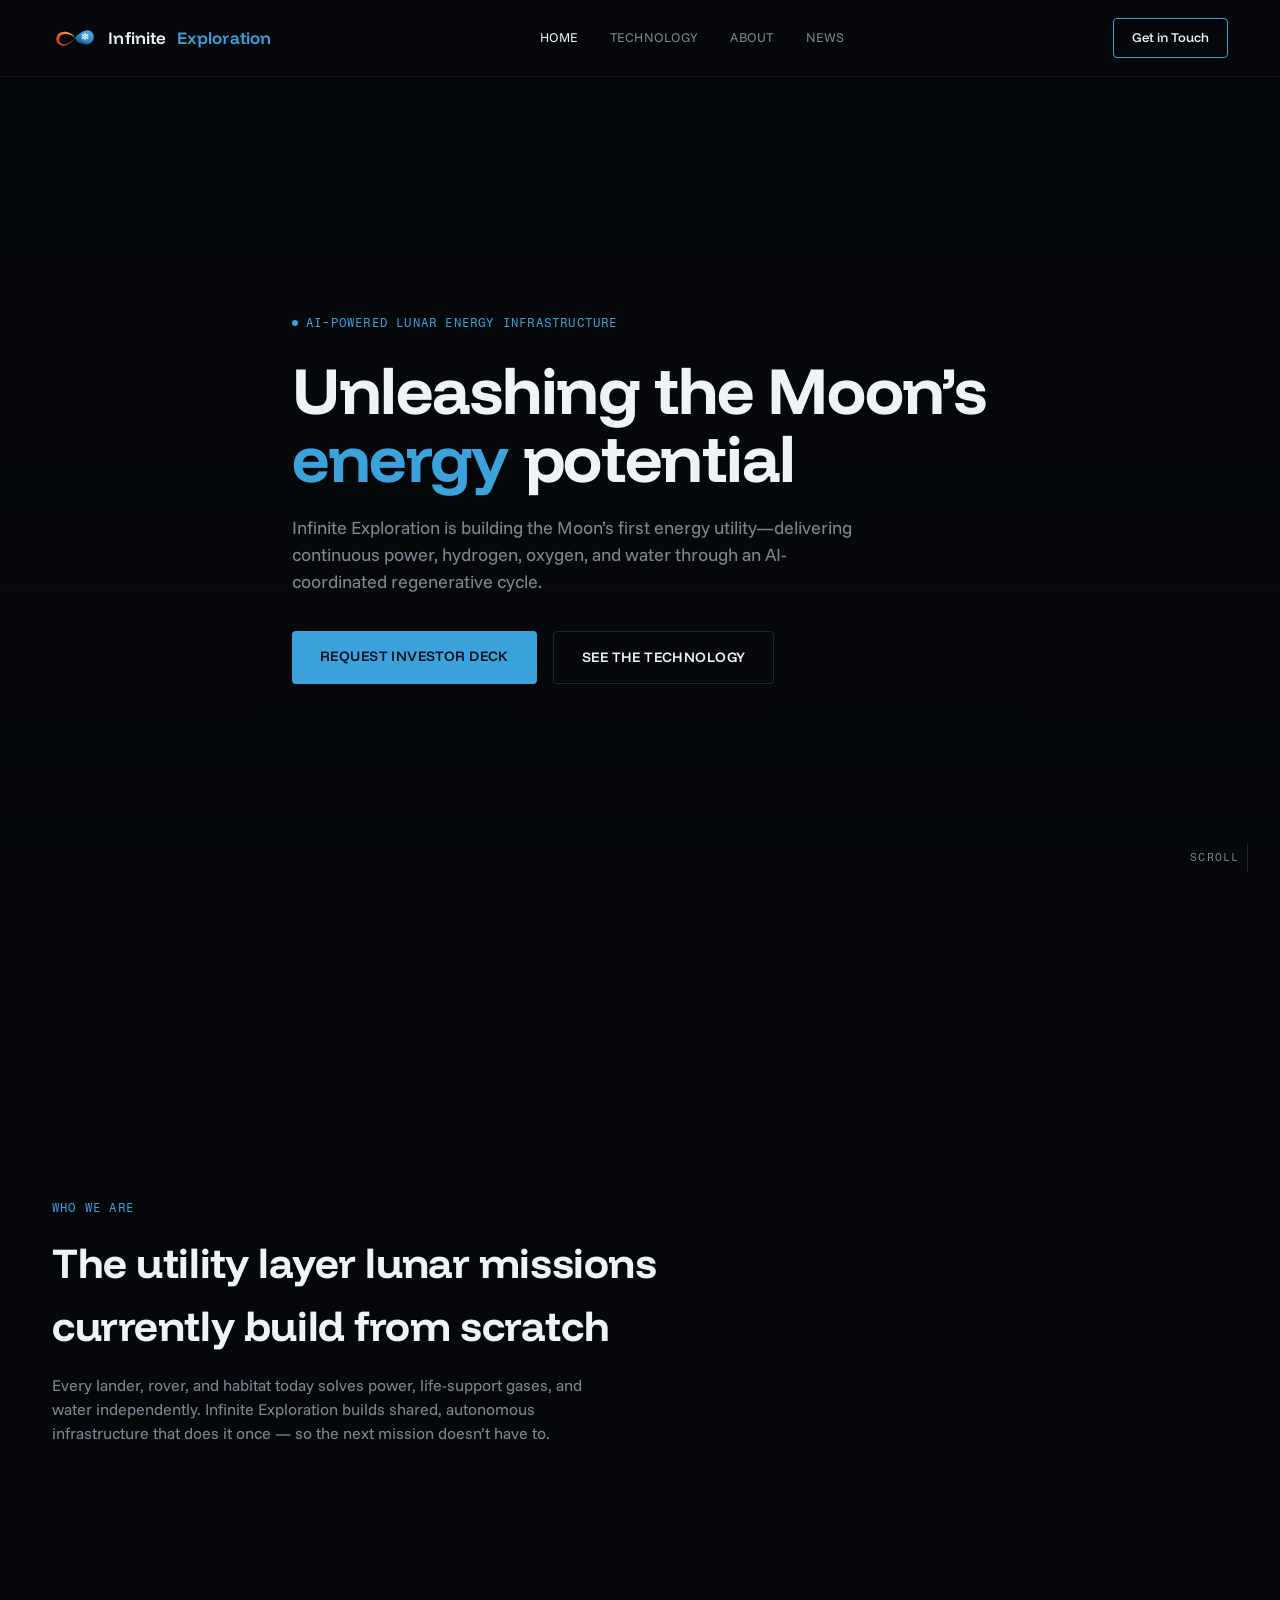
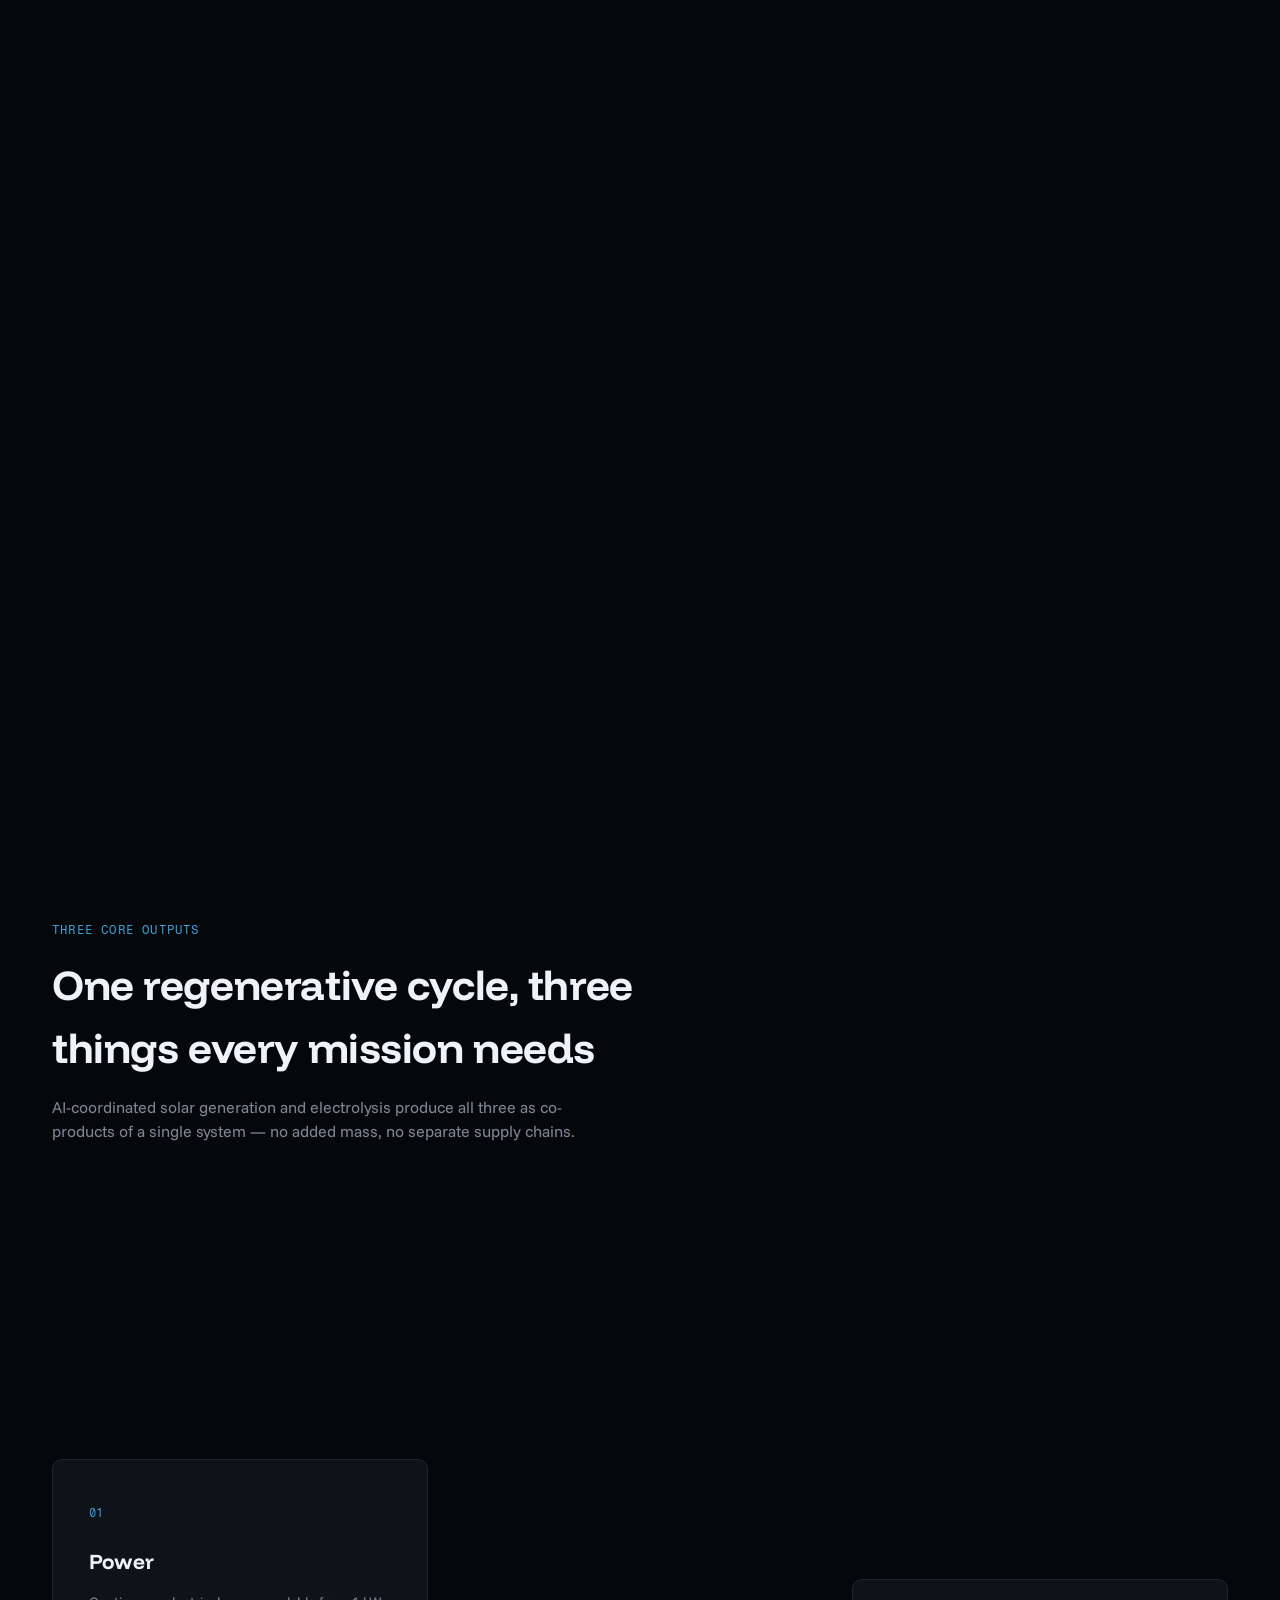
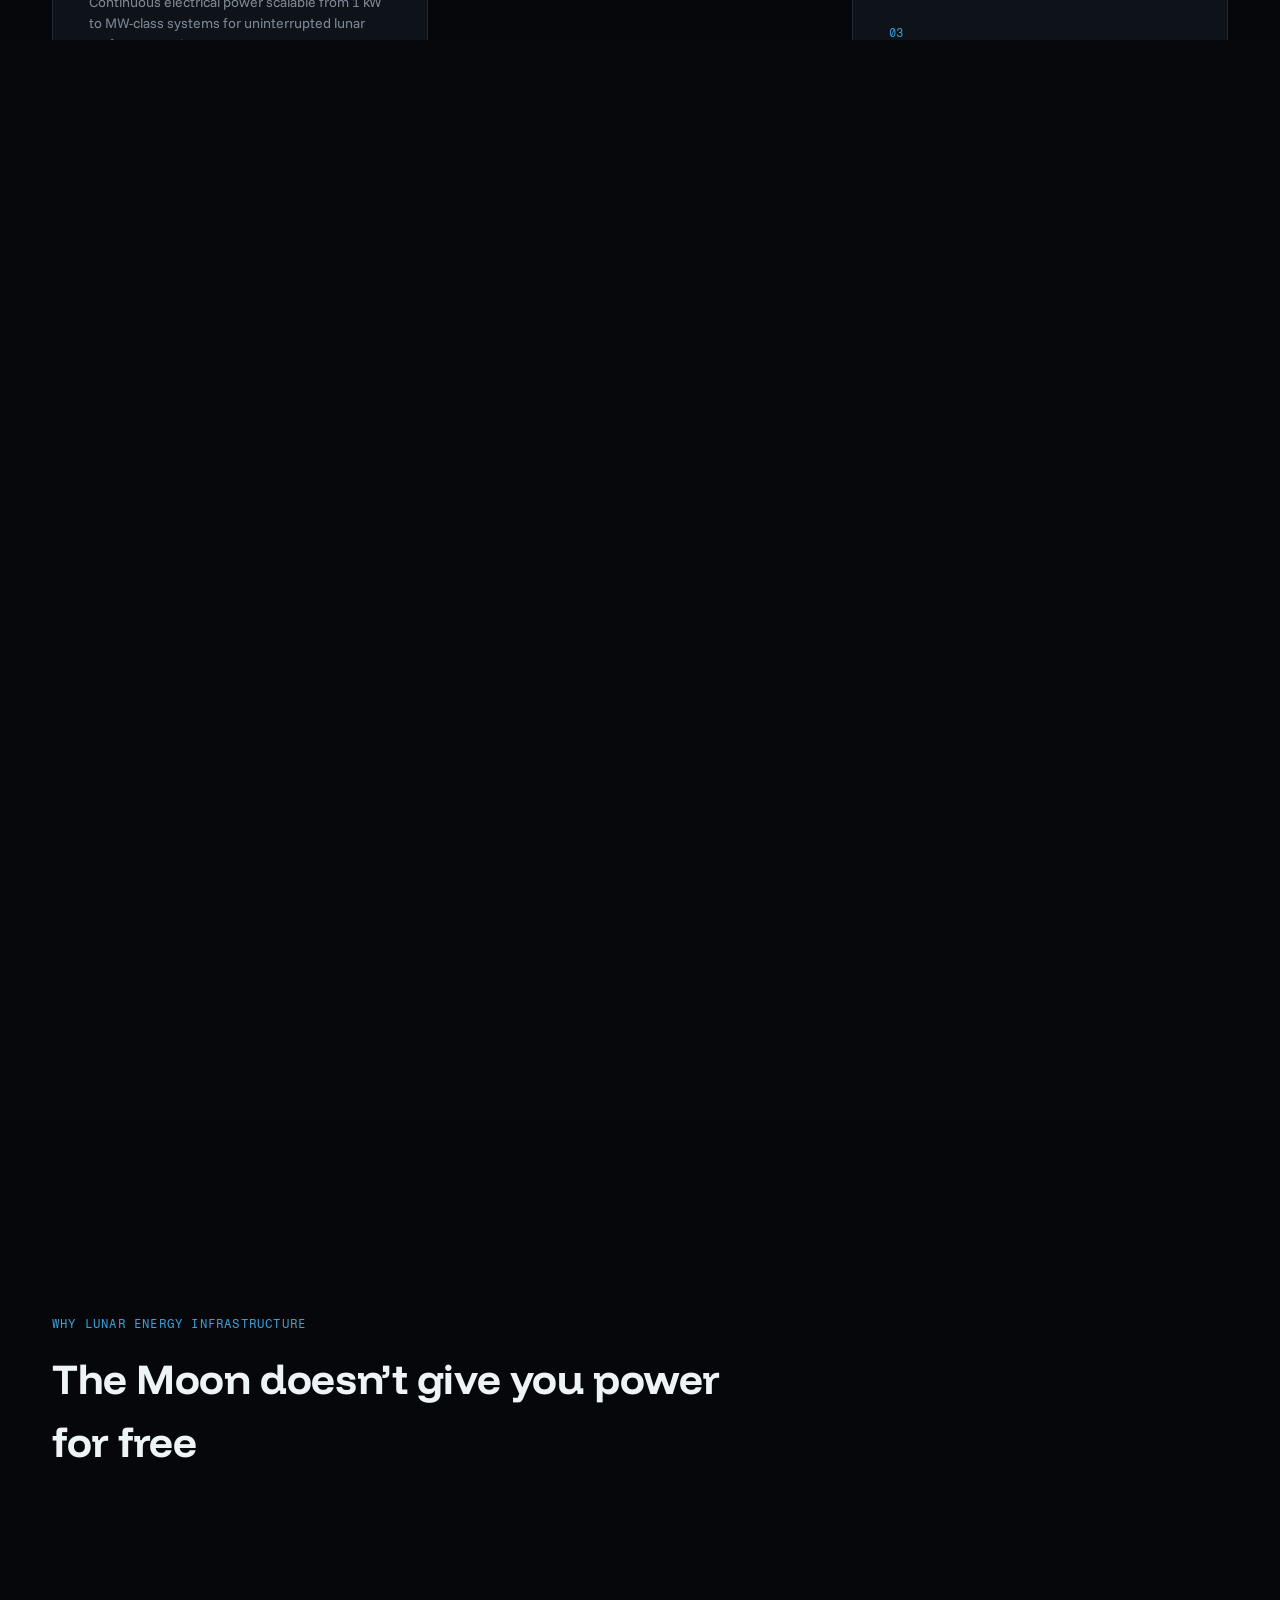
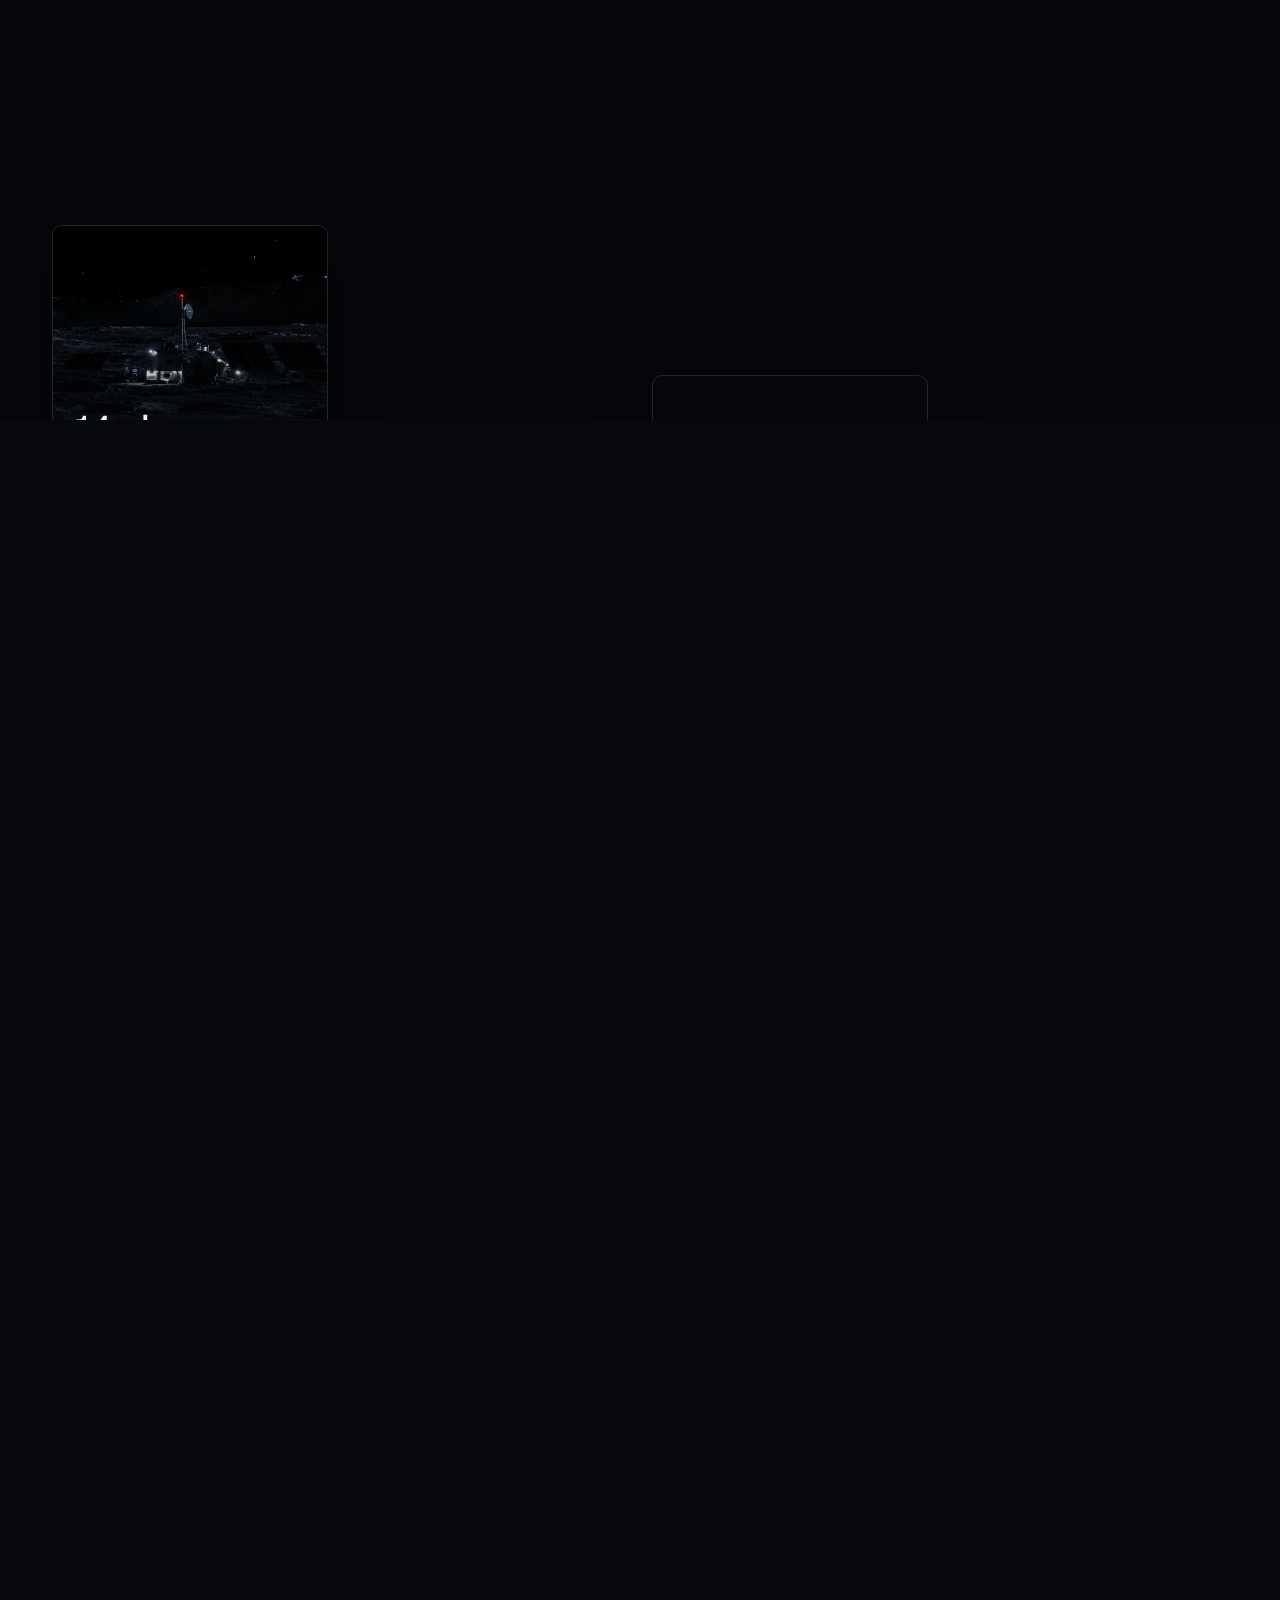
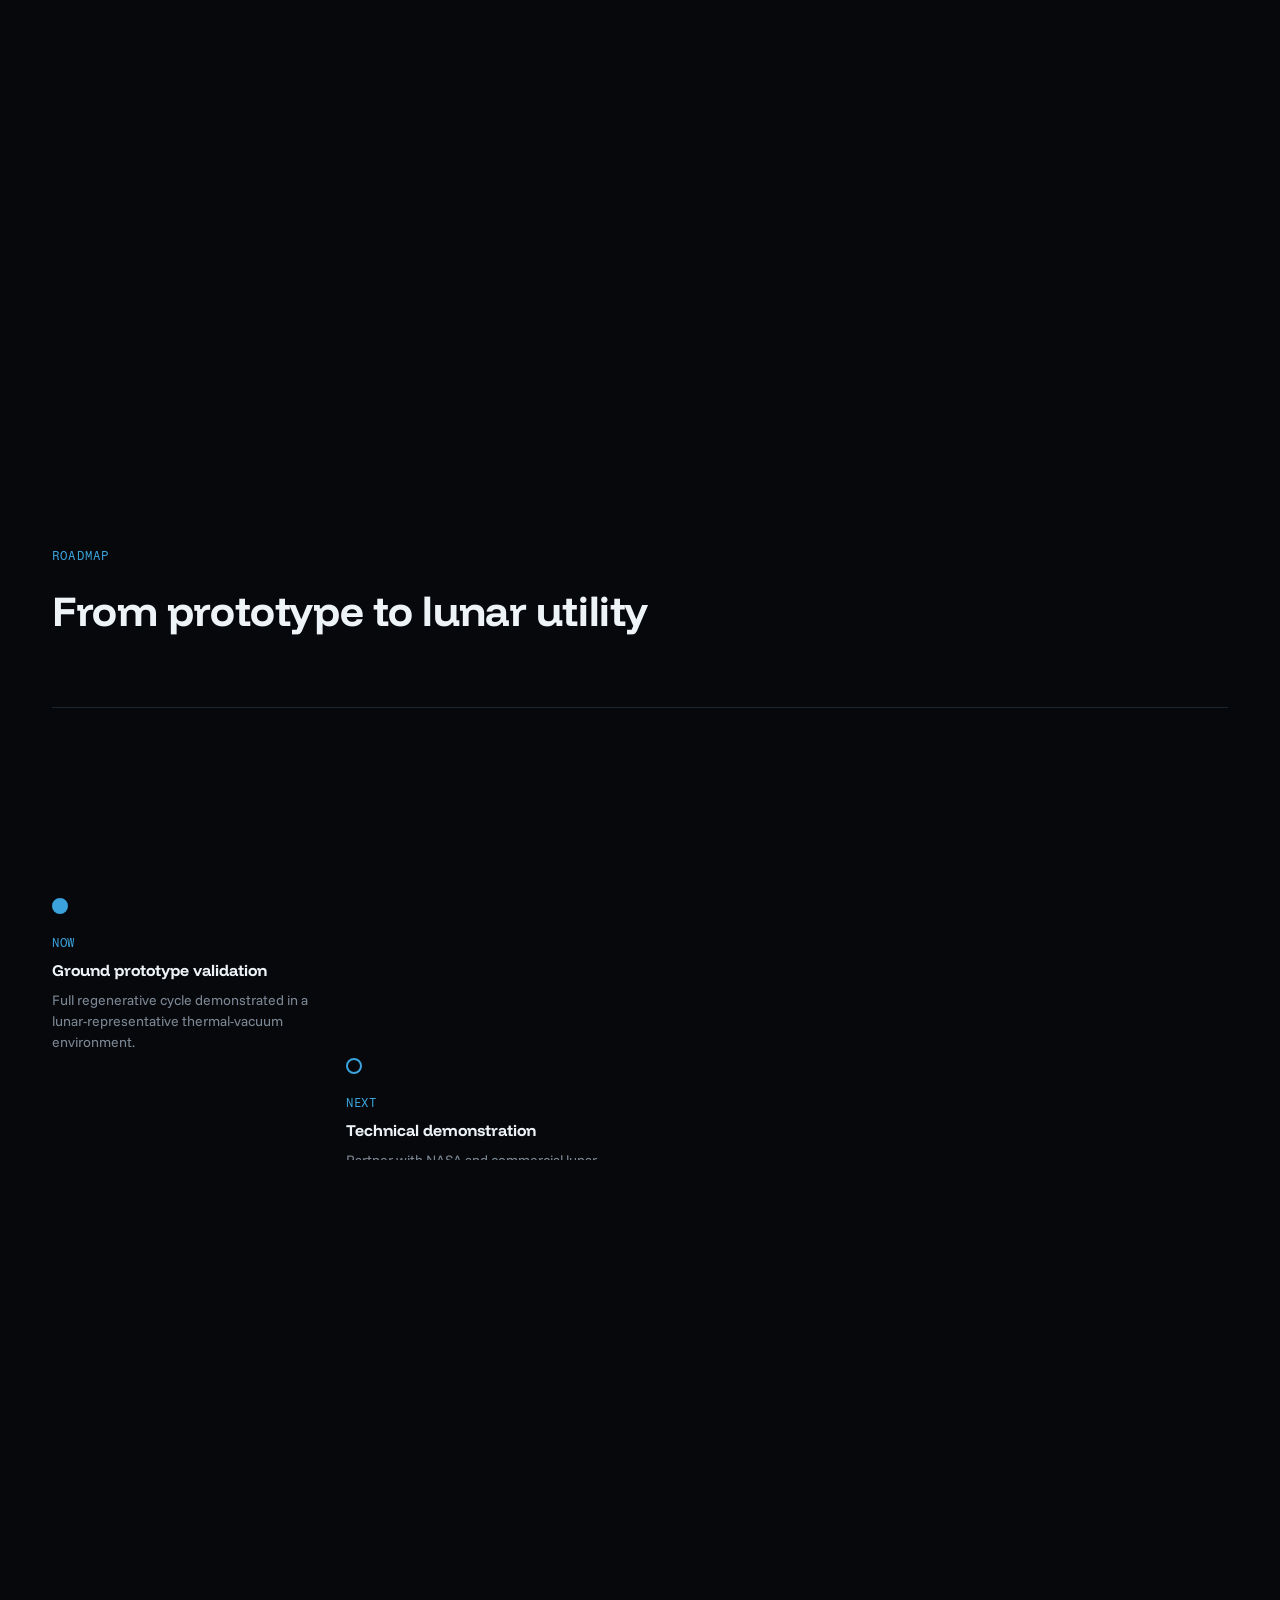
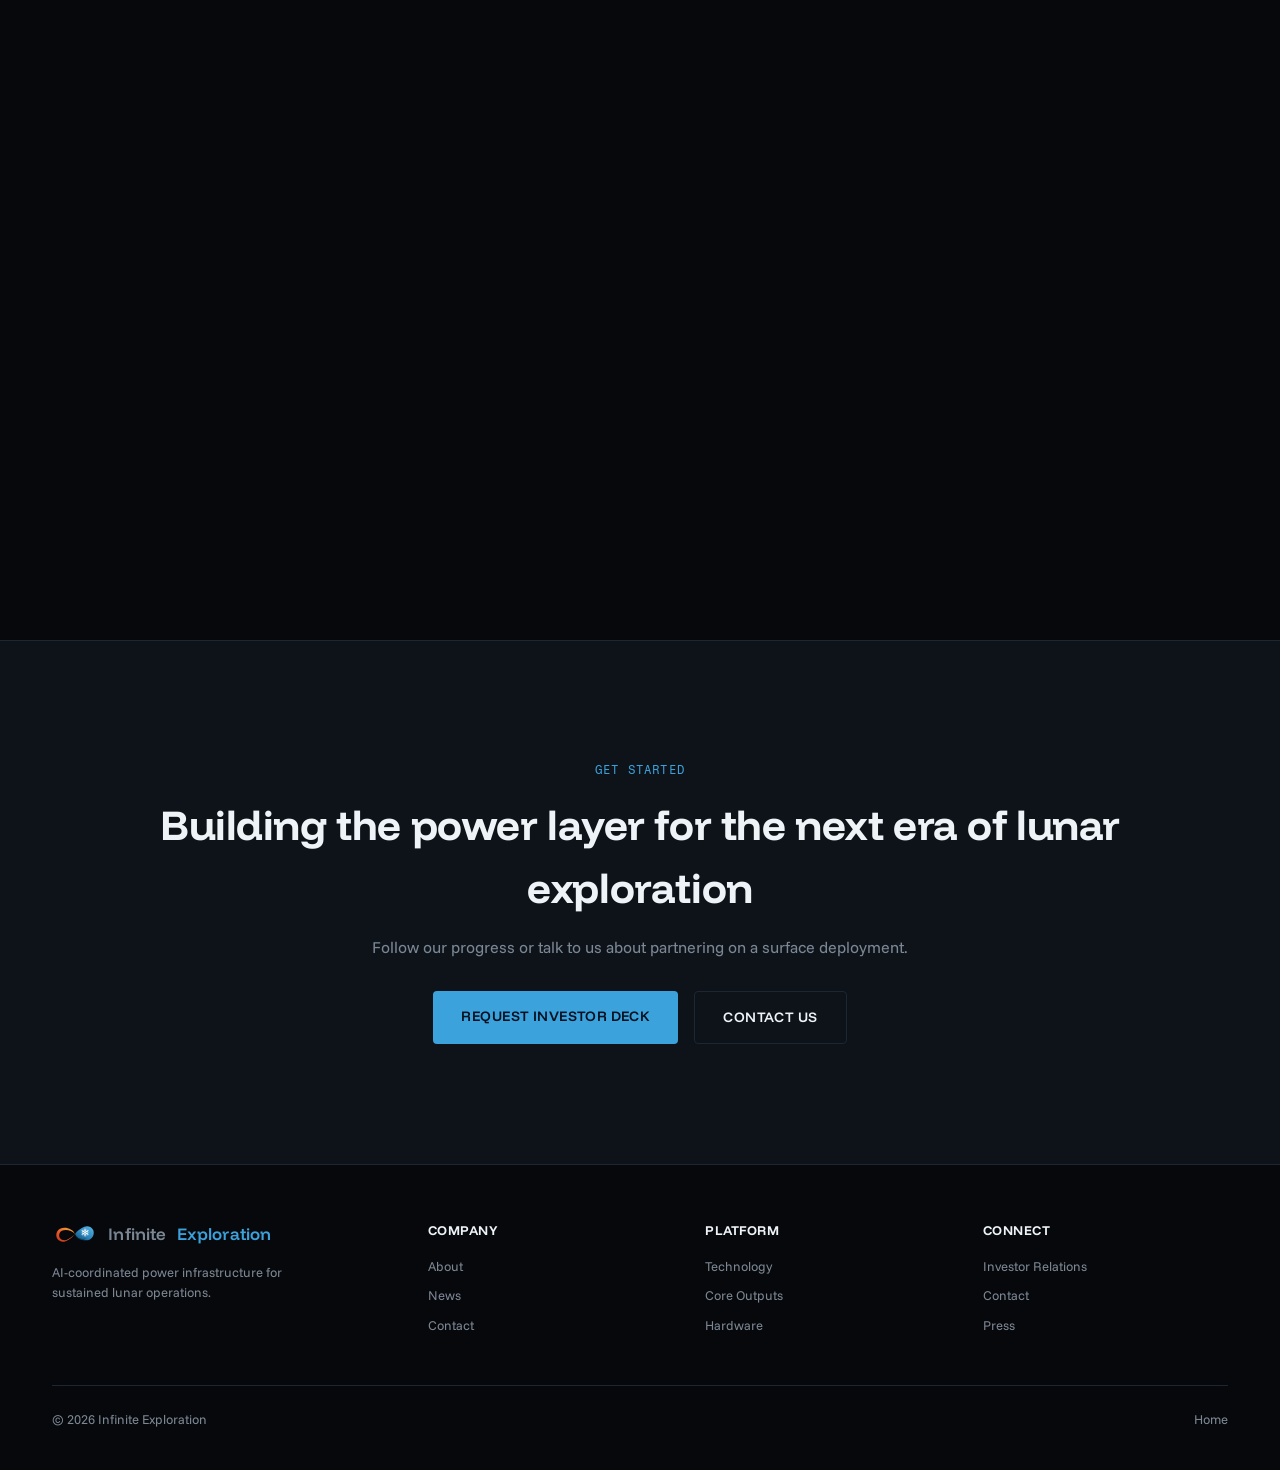
==== commit aede49f3: "Retheme palette to company logo colors and add logo mark + favicon Swap the accent variables to the " ====
--- a/index.html
+++ b/index.html
@@ -7,13 +7,15 @@
 <link rel="preconnect" href="https://fonts.googleapis.com">
 <link rel="preconnect" href="https://fonts.gstatic.com" crossorigin>
 <link href="https://fonts.googleapis.com/css2?family=Funnel+Display:wght@500;600;700&family=Funnel+Sans:ital,wght@0,400;0,500;0,600;1,400&family=Fragment+Mono&family=Chivo+Mono:wght@400;600&display=swap" rel="stylesheet">
-<link rel="stylesheet" href="assets/style.css?v=20260715">
+<link rel="icon" type="image/svg+xml" href="images/logo.svg">
+<link rel="icon" type="image/png" sizes="64x64" href="images/favicon.png">
+<link rel="stylesheet" href="assets/style.css?v=20260715b">
 </head>
 <body>
 
 <nav>
   <div class="wrap">
-    <a href="index.html" class="logo">Infinite<span>Exploration</span></a>
+    <a href="index.html" class="logo"><img class="logo-mark" src="images/logo.svg" alt="">Infinite<span>Exploration</span></a>
     <div class="navlinks">
       <a href="index.html" class="active">Home</a>
       <a href="technology.html">Technology</a>
@@ -190,7 +192,7 @@
   <div class="wrap">
     <div class="footer-grid">
       <div class="footer-col">
-        <div class="logo">Infinite<span>Exploration</span></div>
+        <div class="logo"><img class="logo-mark" src="images/logo.svg" alt="">Infinite<span>Exploration</span></div>
         <p style="margin-top:16px;max-width:280px;font-size:13px;color:var(--text-dim);">AI-coordinated power infrastructure for sustained lunar operations.</p>
       </div>
       <div class="footer-col">
@@ -219,6 +221,6 @@
   </div>
 </footer>
 
-<script src="assets/script.js?v=20260715"></script>
+<script src="assets/script.js?v=20260715b"></script>
 </body>
 </html>
--- a/assets/style.css
+++ b/assets/style.css
@@ -5,8 +5,8 @@
   --line:#1c2733;
   --text:#eef3f8;
   --text-dim:#7c8794;
-  --accent:#3d8bfd;
-  --accent-2:#ffcf5c;
+  --accent:#3ba2dc;   /* logo blue (cool loop) */
+  --accent-2:#ee7a2f; /* logo orange (warm loop) */
   --font-display:'Funnel Display',-apple-system,sans-serif;
   --font-body:'Funnel Sans',-apple-system,sans-serif;
   --font-mono:'Fragment Mono',monospace;
@@ -30,8 +30,9 @@
   border-bottom:1px solid rgba(255,255,255,0.06);
 }
 nav .wrap{display:flex;align-items:center;justify-content:space-between;height:76px;}
-.logo{font-family:var(--font-display);font-weight:600;font-size:17px;letter-spacing:0.01em;}
+.logo{display:flex;align-items:center;gap:10px;font-family:var(--font-display);font-weight:600;font-size:17px;letter-spacing:0.01em;}
 .logo span{color:var(--accent);}
+.logo-mark{height:26px;width:auto;display:block;}
 .navlinks{display:flex;gap:32px;font-size:13px;color:var(--text-dim);text-transform:uppercase;letter-spacing:0.04em;}
 .navlinks a:hover{color:var(--text);}
 .navlinks a.active{color:var(--text);}
@@ -307,7 +308,7 @@
 .contact-info-value{font-size:15px;}
 .form-note{font-size:12px;color:var(--text-dim);margin-top:16px;}
 .form-success{
-  display:none;background:rgba(61,139,253,0.1);border:1px solid var(--accent);border-radius:6px;
+  display:none;background:rgba(59,162,220,0.1);border:1px solid var(--accent);border-radius:6px;
   padding:16px;font-size:14px;margin-top:16px;
 }
 .form-success.visible{display:block;}
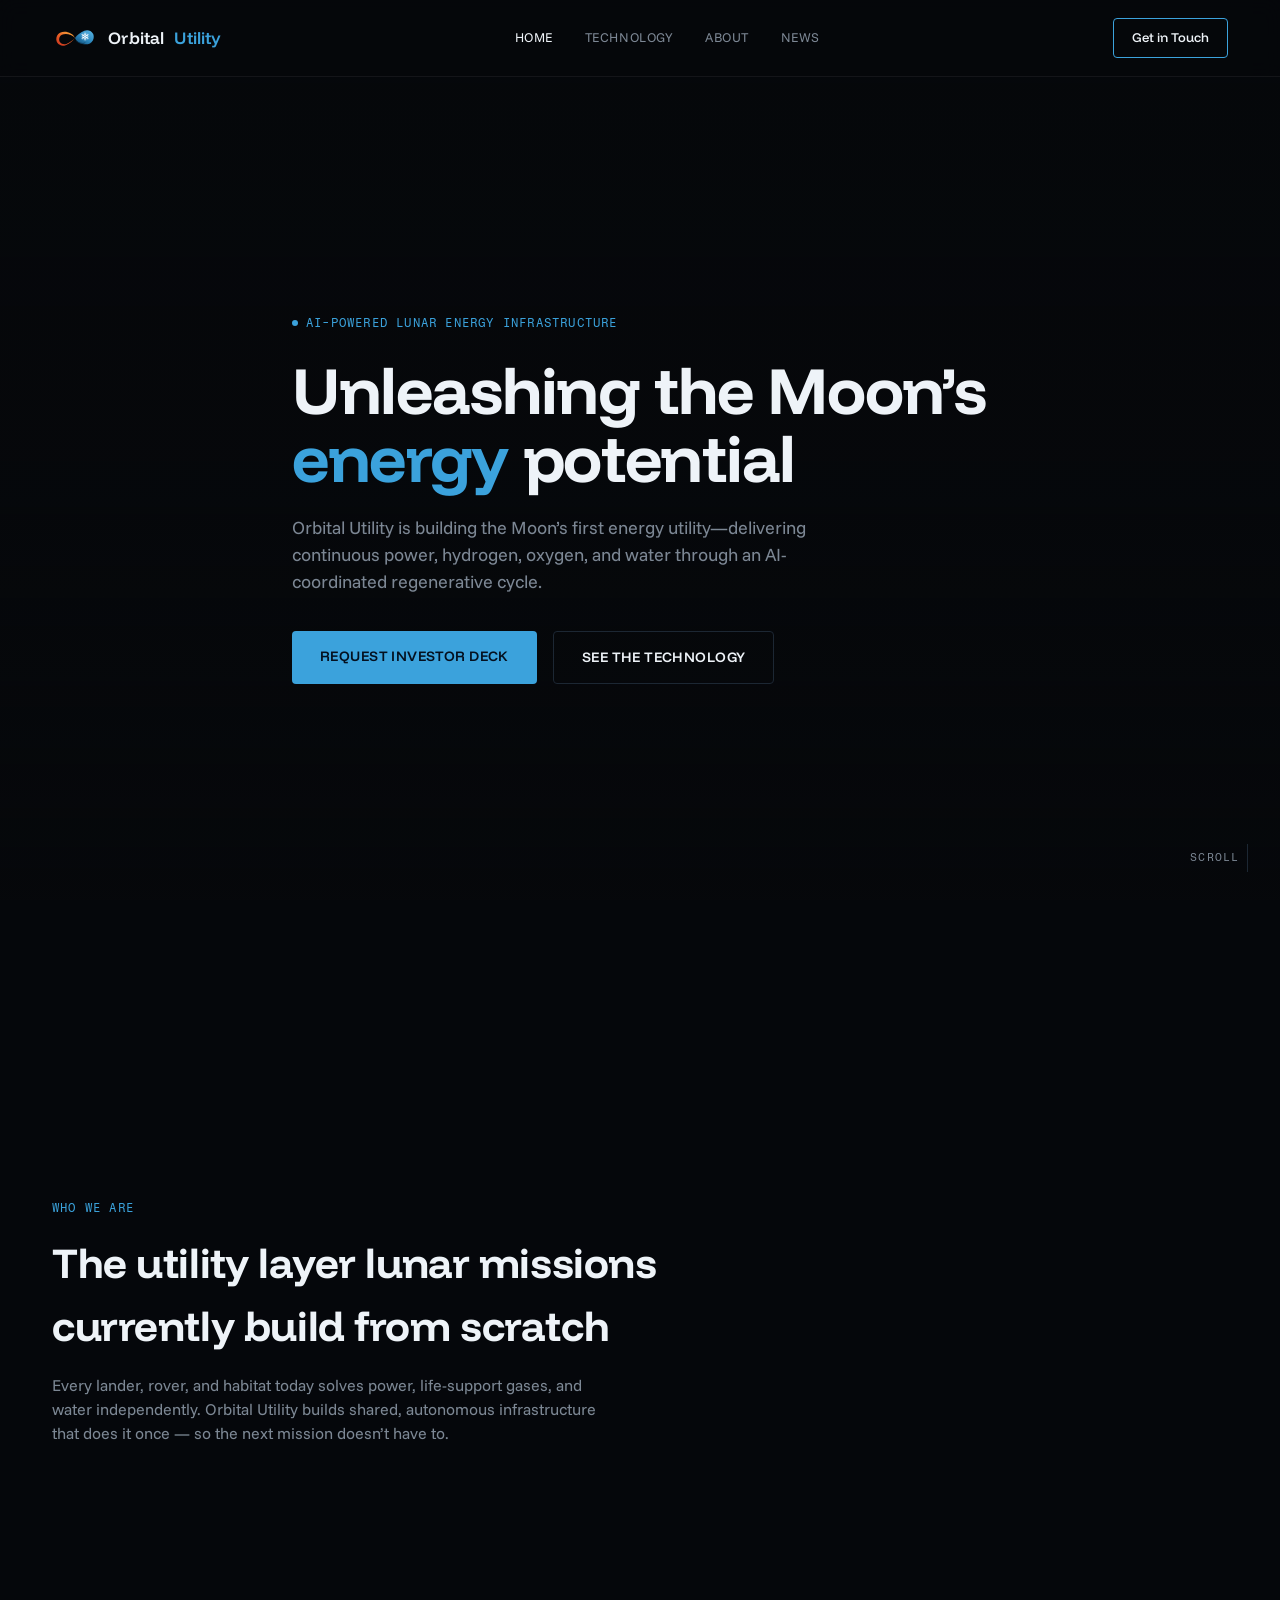
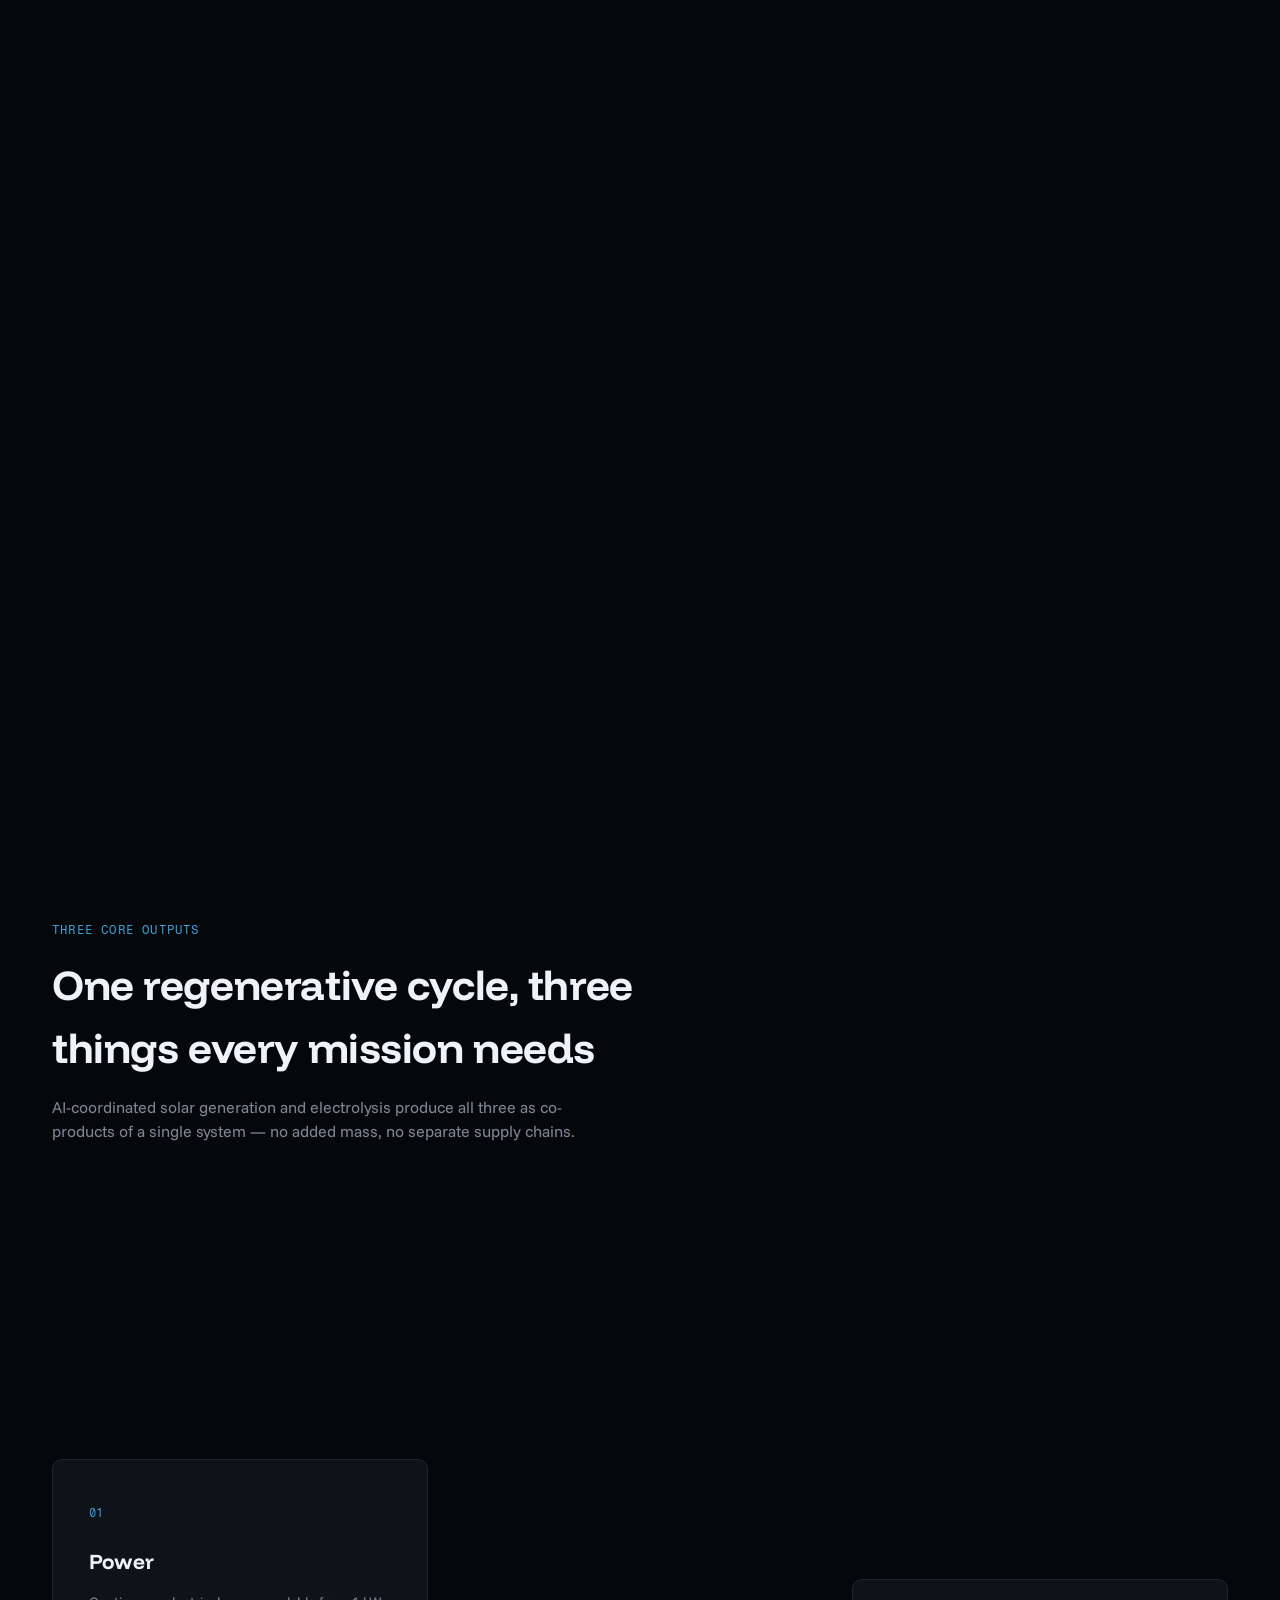
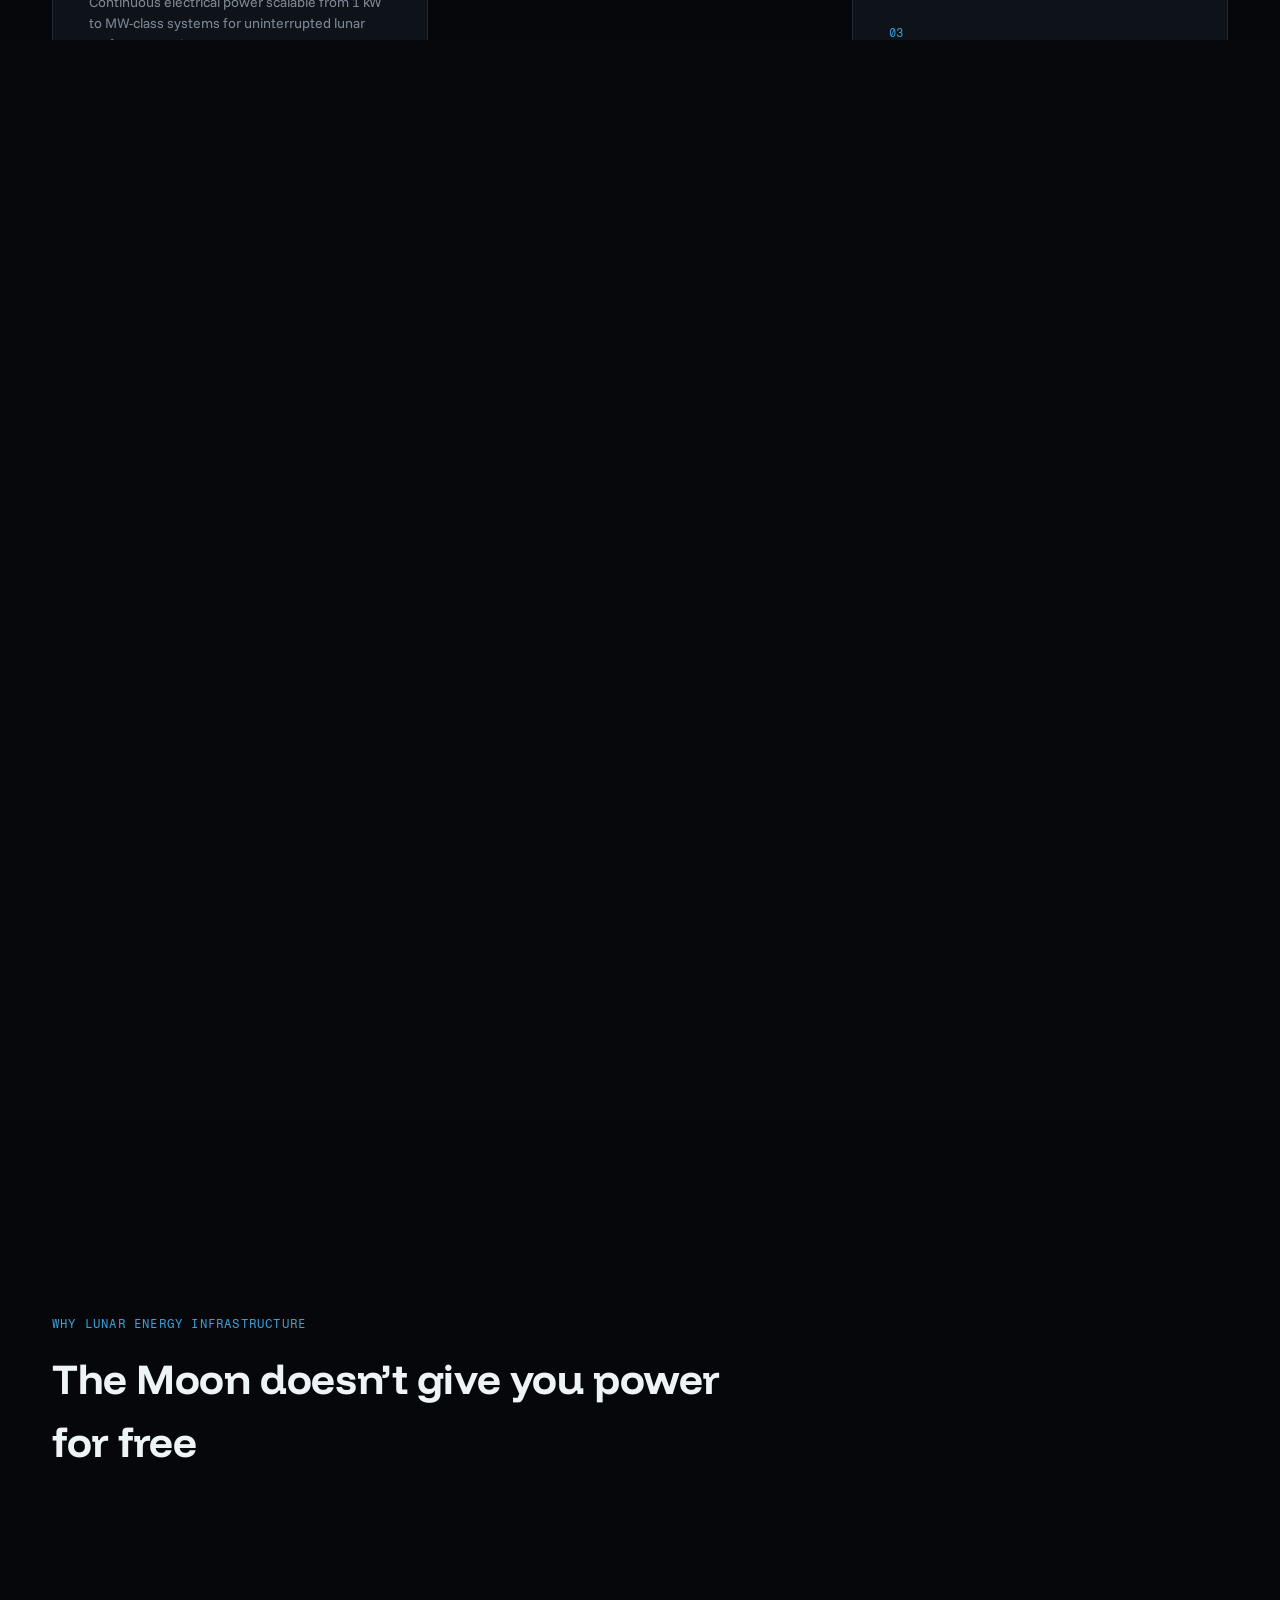
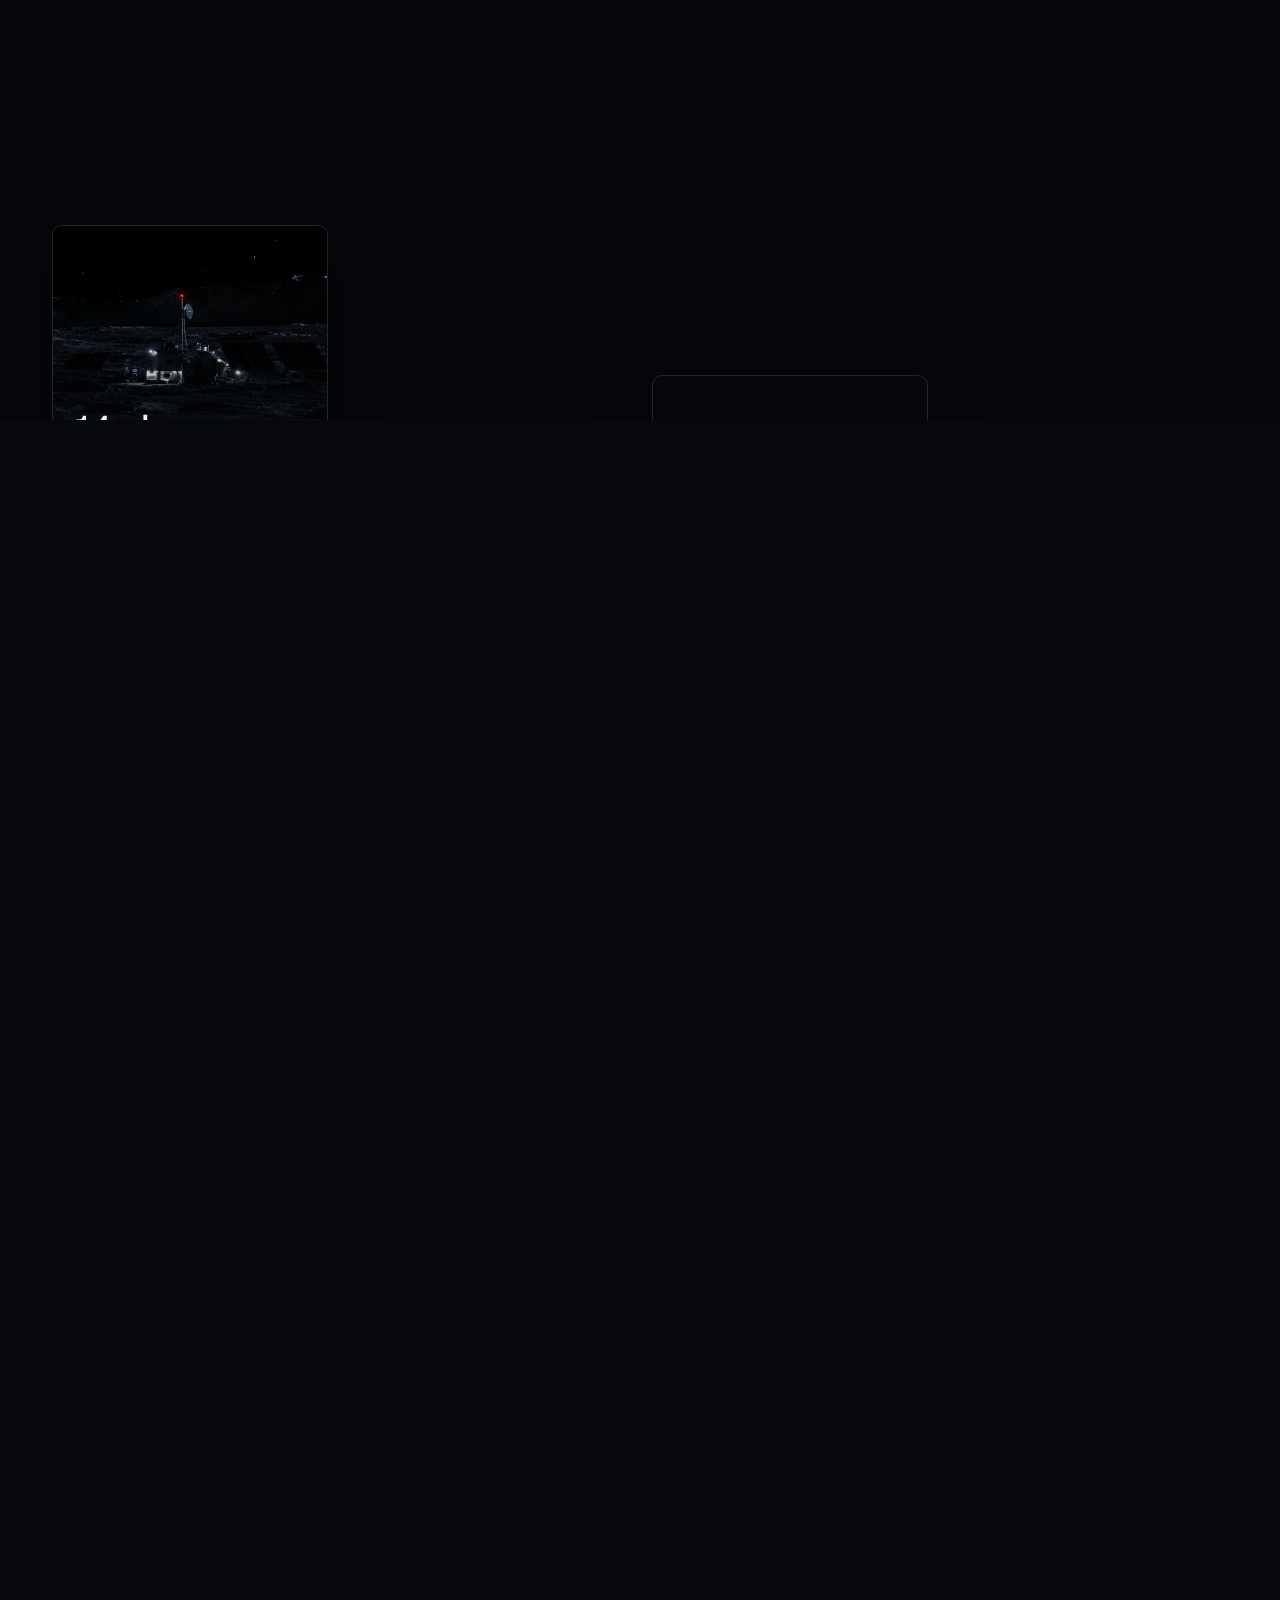
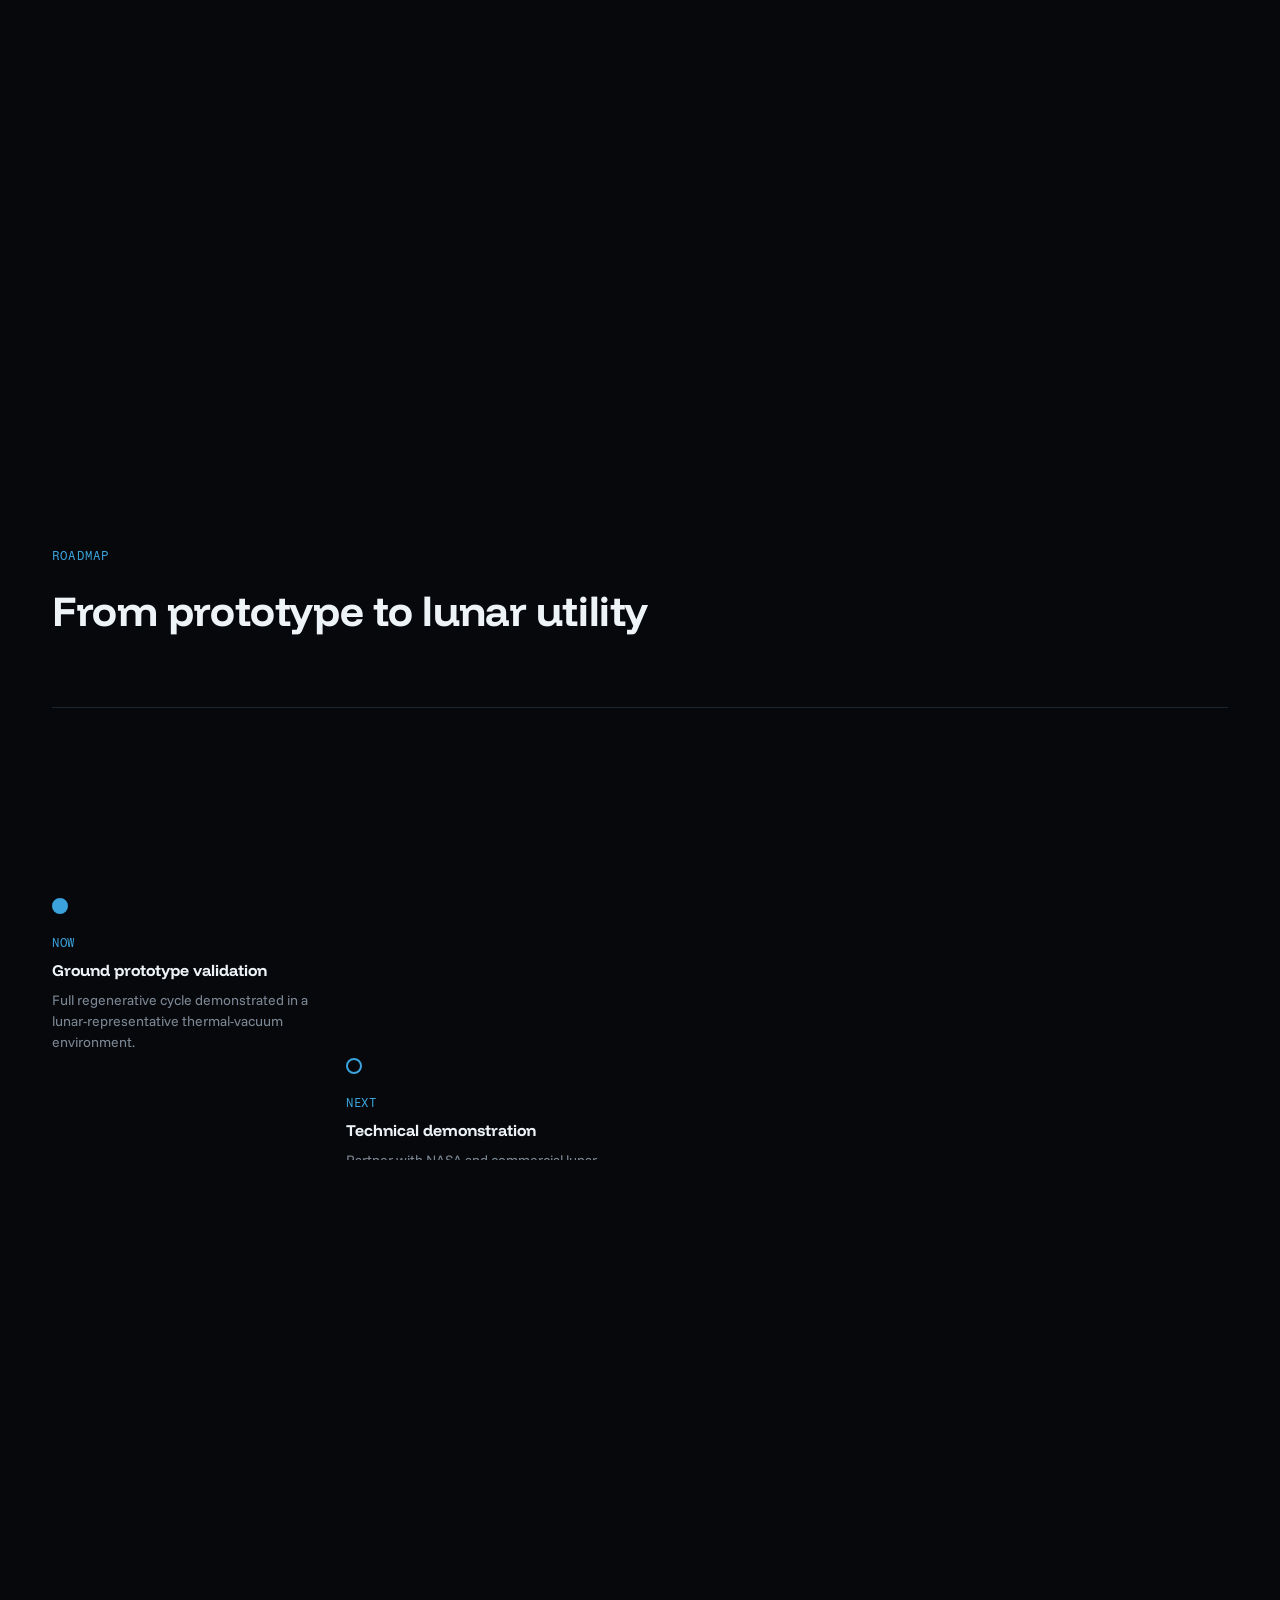
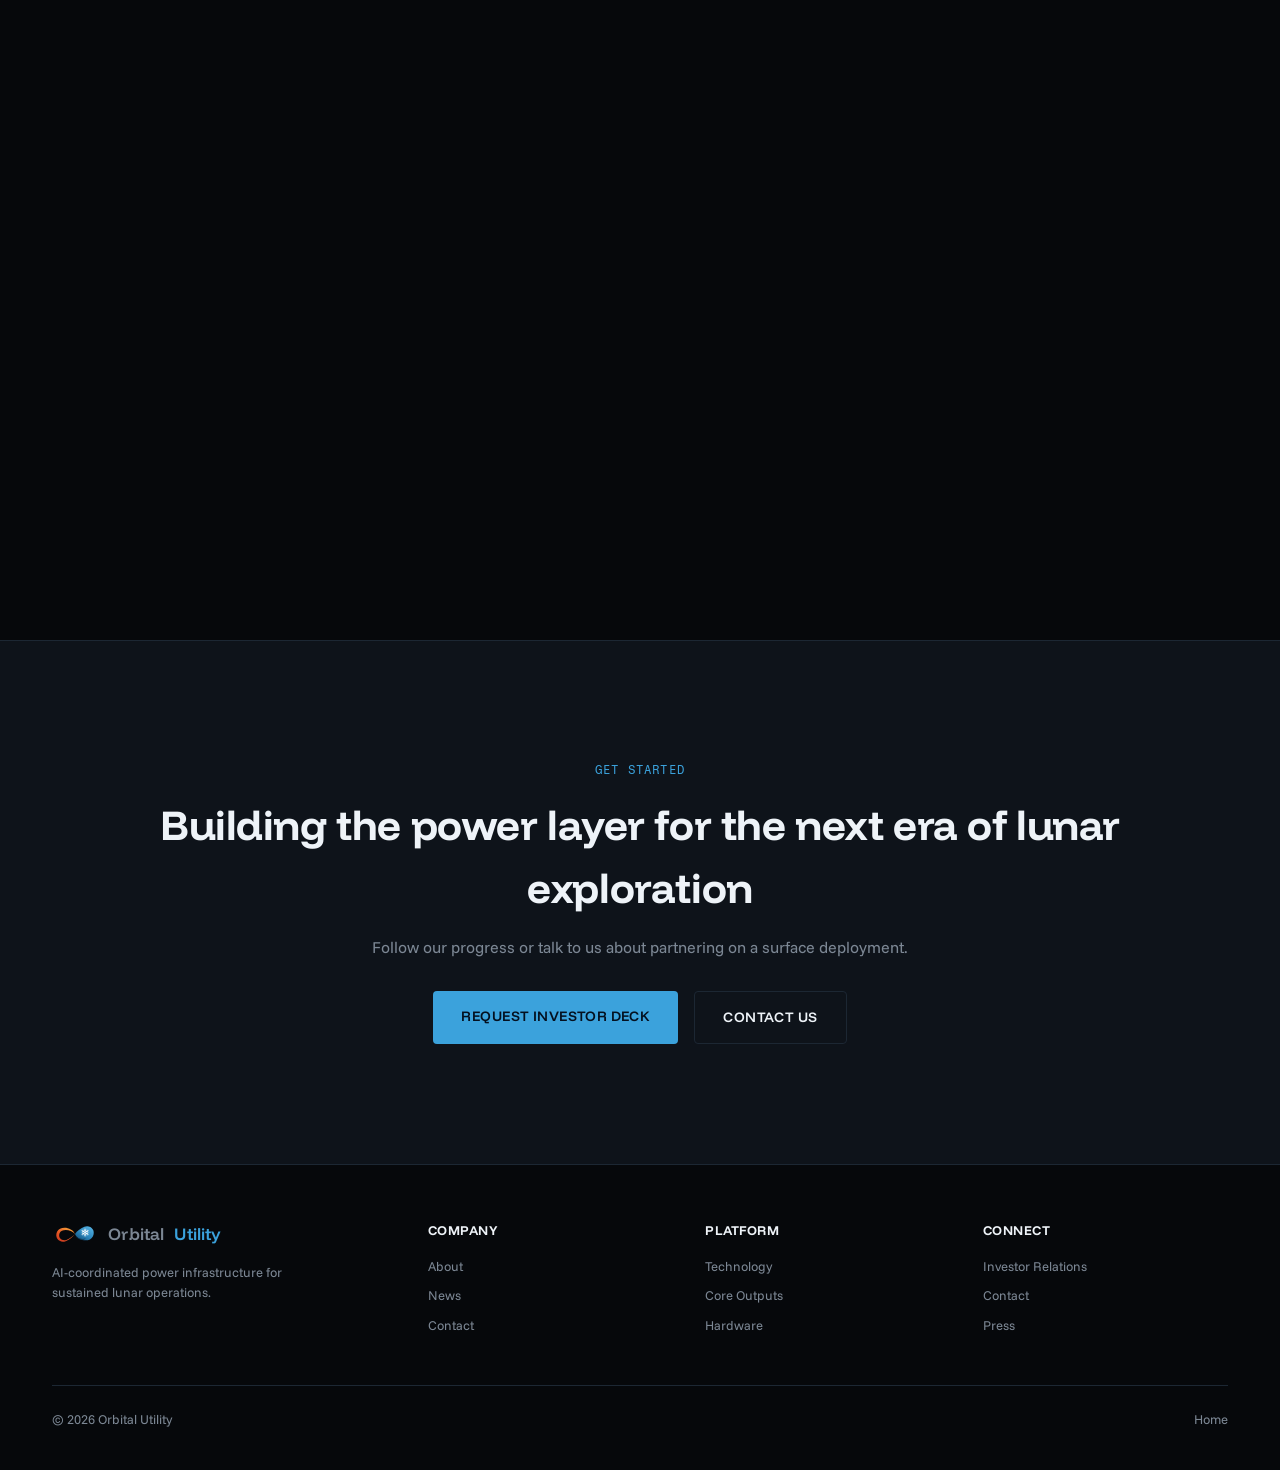
==== commit 1f8a000f: "Rename company from Infinite Exploration to Orbital Utility Replace every occurrence across the five" ====
--- a/index.html
+++ b/index.html
@@ -3,7 +3,7 @@
 <head>
 <meta charset="UTF-8">
 <meta name="viewport" content="width=device-width, initial-scale=1.0">
-<title>Infinite Exploration — AI-Powered Lunar Energy Infrastructure</title>
+<title>Orbital Utility — AI-Powered Lunar Energy Infrastructure</title>
 <link rel="preconnect" href="https://fonts.googleapis.com">
 <link rel="preconnect" href="https://fonts.gstatic.com" crossorigin>
 <link href="https://fonts.googleapis.com/css2?family=Funnel+Display:wght@500;600;700&family=Funnel+Sans:ital,wght@0,400;0,500;0,600;1,400&family=Fragment+Mono&family=Chivo+Mono:wght@400;600&display=swap" rel="stylesheet">
@@ -15,7 +15,7 @@
 
 <nav>
   <div class="wrap">
-    <a href="index.html" class="logo"><img class="logo-mark" src="images/logo.svg" alt="">Infinite<span>Exploration</span></a>
+    <a href="index.html" class="logo"><img class="logo-mark" src="images/logo.svg" alt="">Orbital<span>Utility</span></a>
     <div class="navlinks">
       <a href="index.html" class="active">Home</a>
       <a href="technology.html">Technology</a>
@@ -34,7 +34,7 @@
   <div class="wrap hero-inner reveal">
     <div class="eyebrow">AI-Powered Lunar Energy Infrastructure</div>
     <h1>Unleashing the Moon&rsquo;s <span class="accent">energy</span> potential</h1>
-    <p class="hero-sub">Infinite Exploration is building the Moon&rsquo;s first energy utility&mdash;delivering continuous power, hydrogen, oxygen, and water through an AI-coordinated regenerative cycle.</p>
+    <p class="hero-sub">Orbital Utility is building the Moon&rsquo;s first energy utility&mdash;delivering continuous power, hydrogen, oxygen, and water through an AI-coordinated regenerative cycle.</p>
     <div class="cta-row">
       <a href="contact.html" class="btn-primary">Request Investor Deck</a>
       <a href="technology.html" class="btn-secondary">See the Technology</a>
@@ -53,7 +53,7 @@
       <div class="section-head reveal">
         <div class="section-tag">Who We Are</div>
         <h2>The utility layer lunar missions currently build from scratch</h2>
-        <p class="section-desc">Every lander, rover, and habitat today solves power, life-support gases, and water independently. Infinite Exploration builds shared, autonomous infrastructure that does it once &mdash; so the next mission doesn&rsquo;t have to.</p>
+        <p class="section-desc">Every lander, rover, and habitat today solves power, life-support gases, and water independently. Orbital Utility builds shared, autonomous infrastructure that does it once &mdash; so the next mission doesn&rsquo;t have to.</p>
       </div>
     </div>
   </div>
@@ -192,7 +192,7 @@
   <div class="wrap">
     <div class="footer-grid">
       <div class="footer-col">
-        <div class="logo"><img class="logo-mark" src="images/logo.svg" alt="">Infinite<span>Exploration</span></div>
+        <div class="logo"><img class="logo-mark" src="images/logo.svg" alt="">Orbital<span>Utility</span></div>
         <p style="margin-top:16px;max-width:280px;font-size:13px;color:var(--text-dim);">AI-coordinated power infrastructure for sustained lunar operations.</p>
       </div>
       <div class="footer-col">
@@ -215,7 +215,7 @@
       </div>
     </div>
     <div class="footer-bottom">
-      <div>&copy; 2026 Infinite Exploration</div>
+      <div>&copy; 2026 Orbital Utility</div>
       <div>Home</div>
     </div>
   </div>
